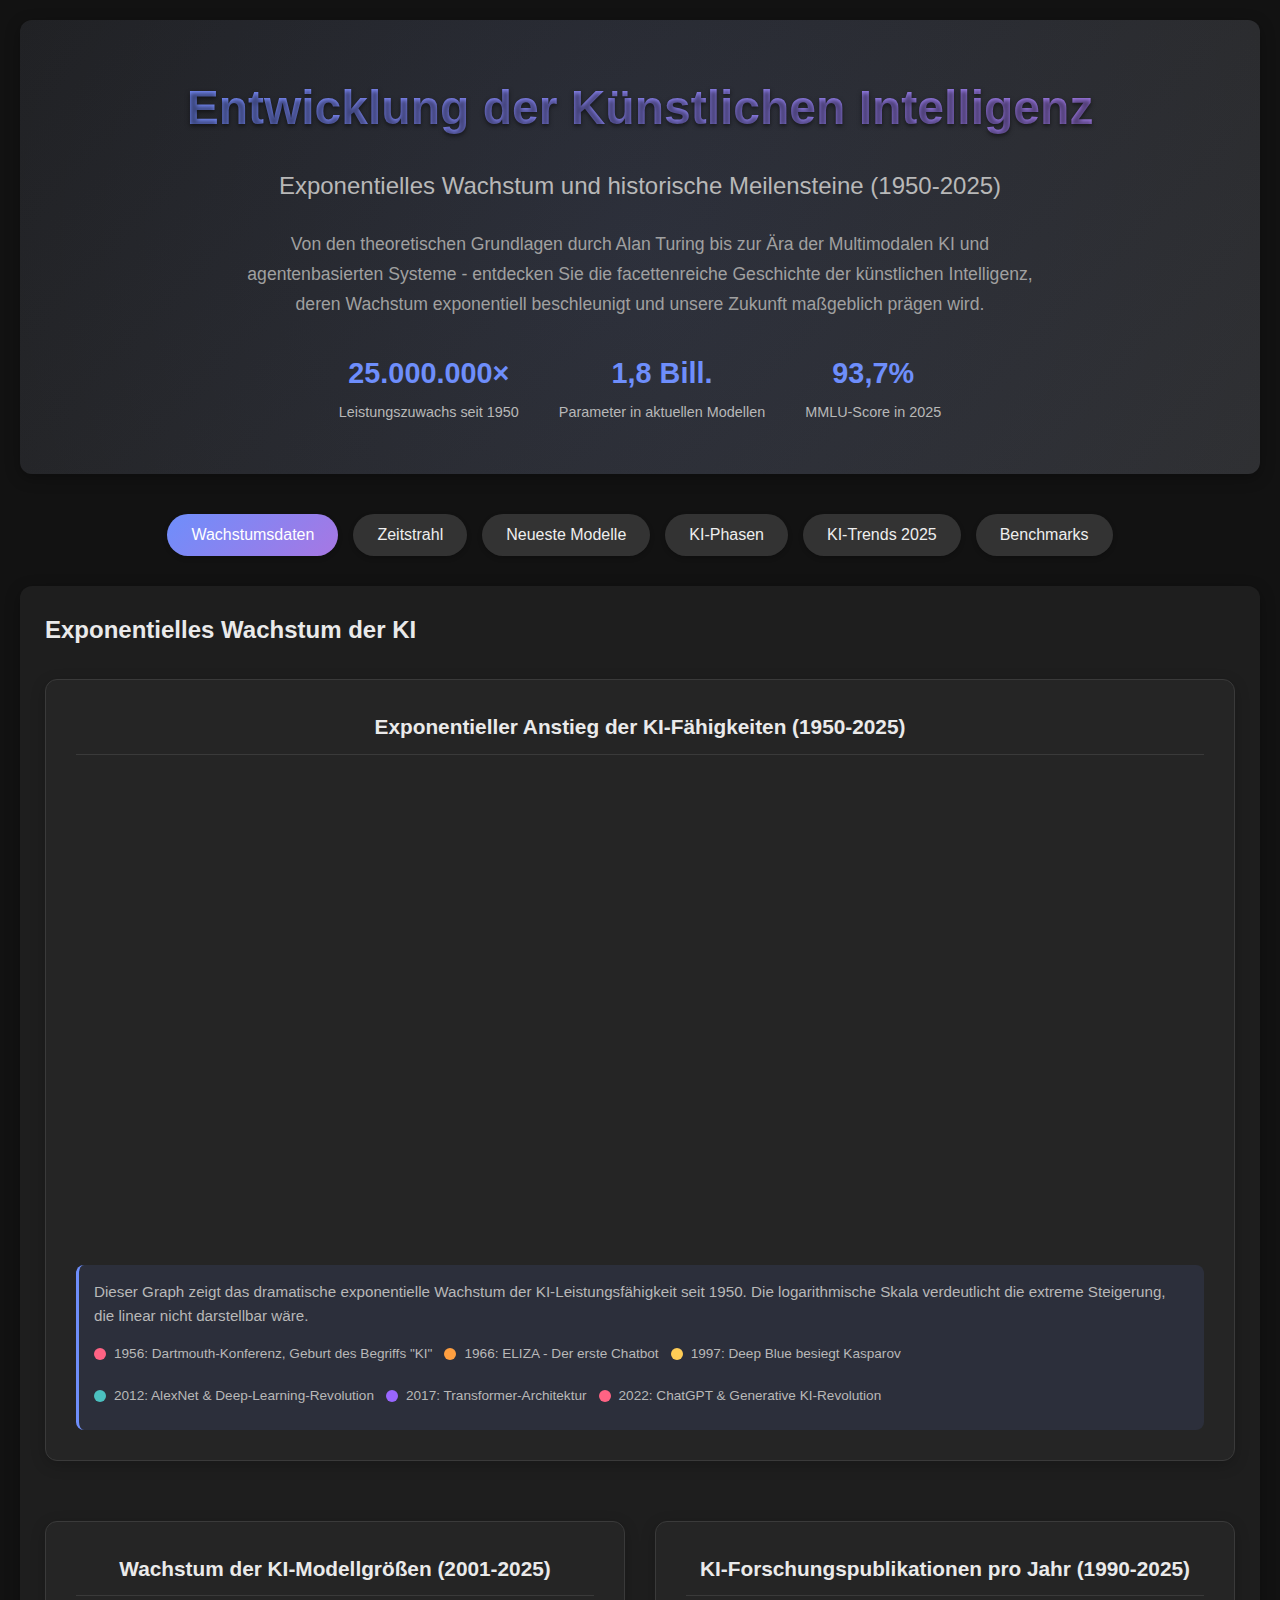
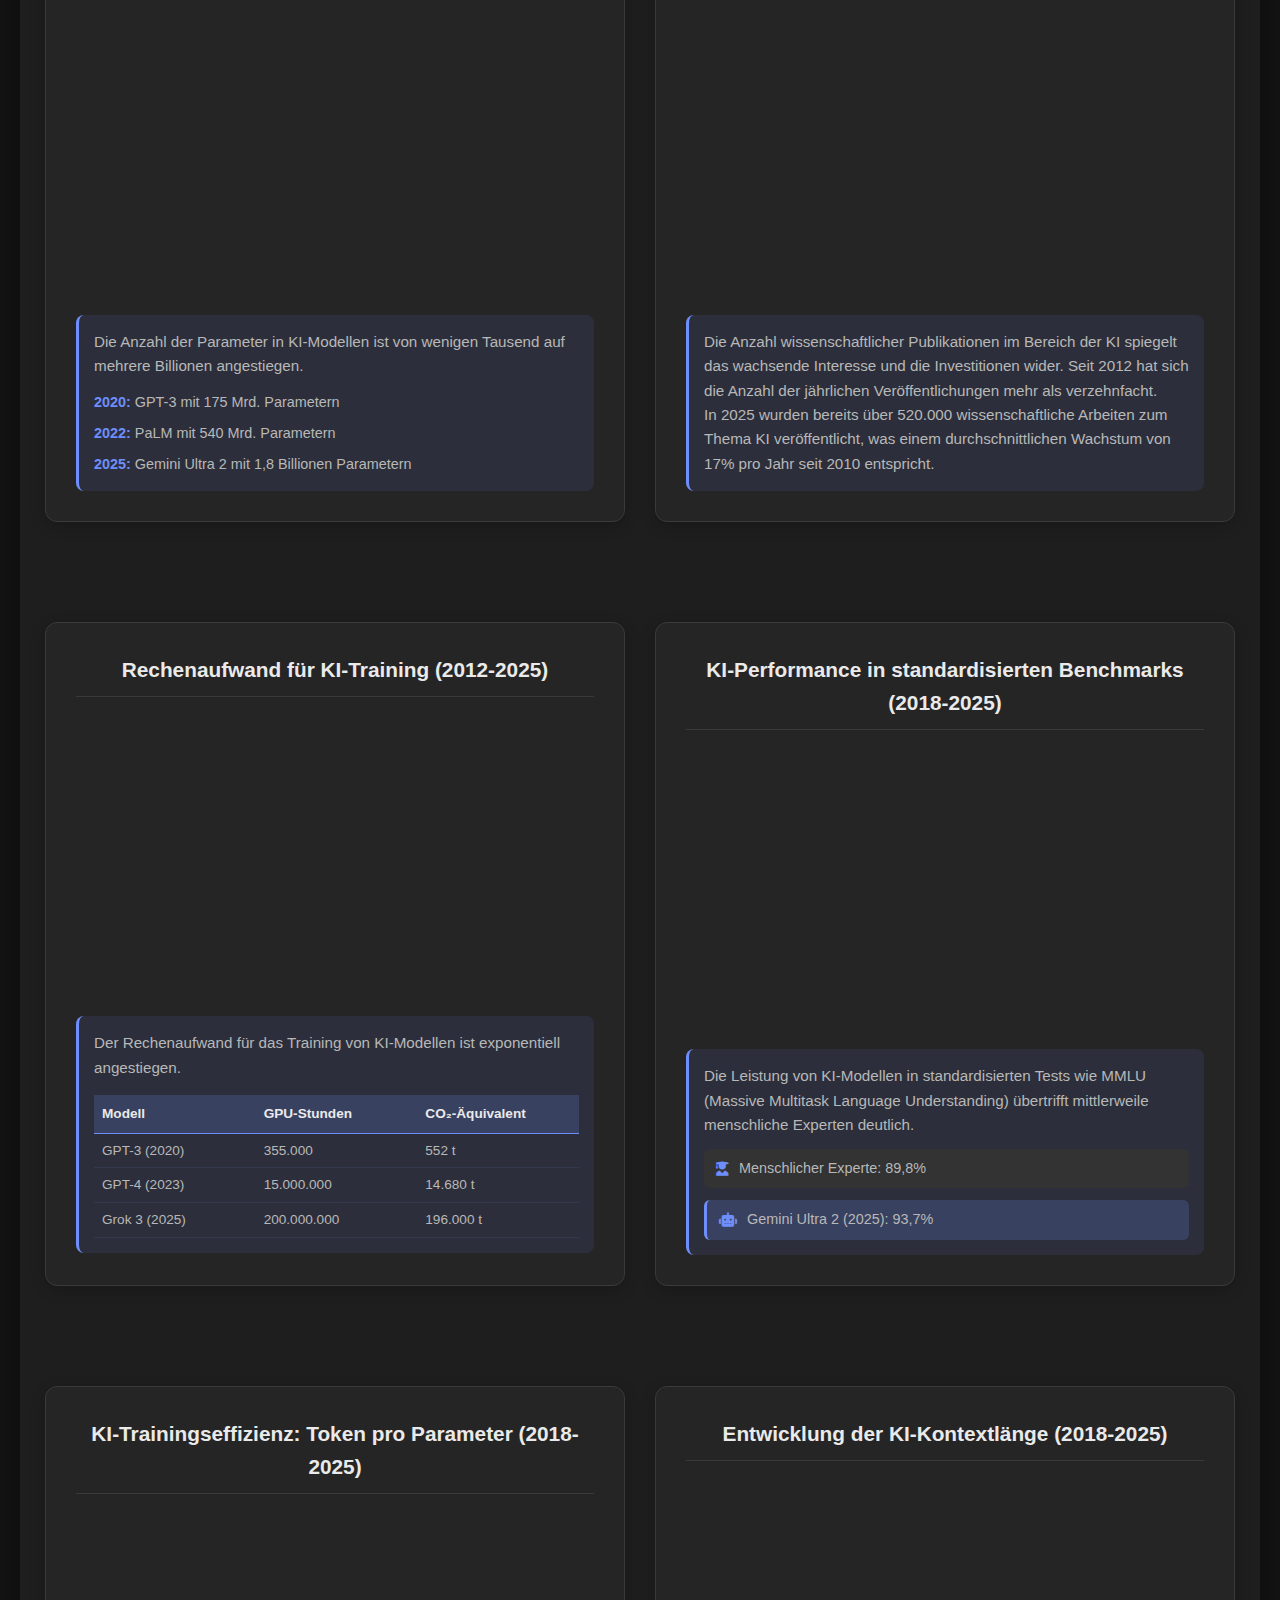
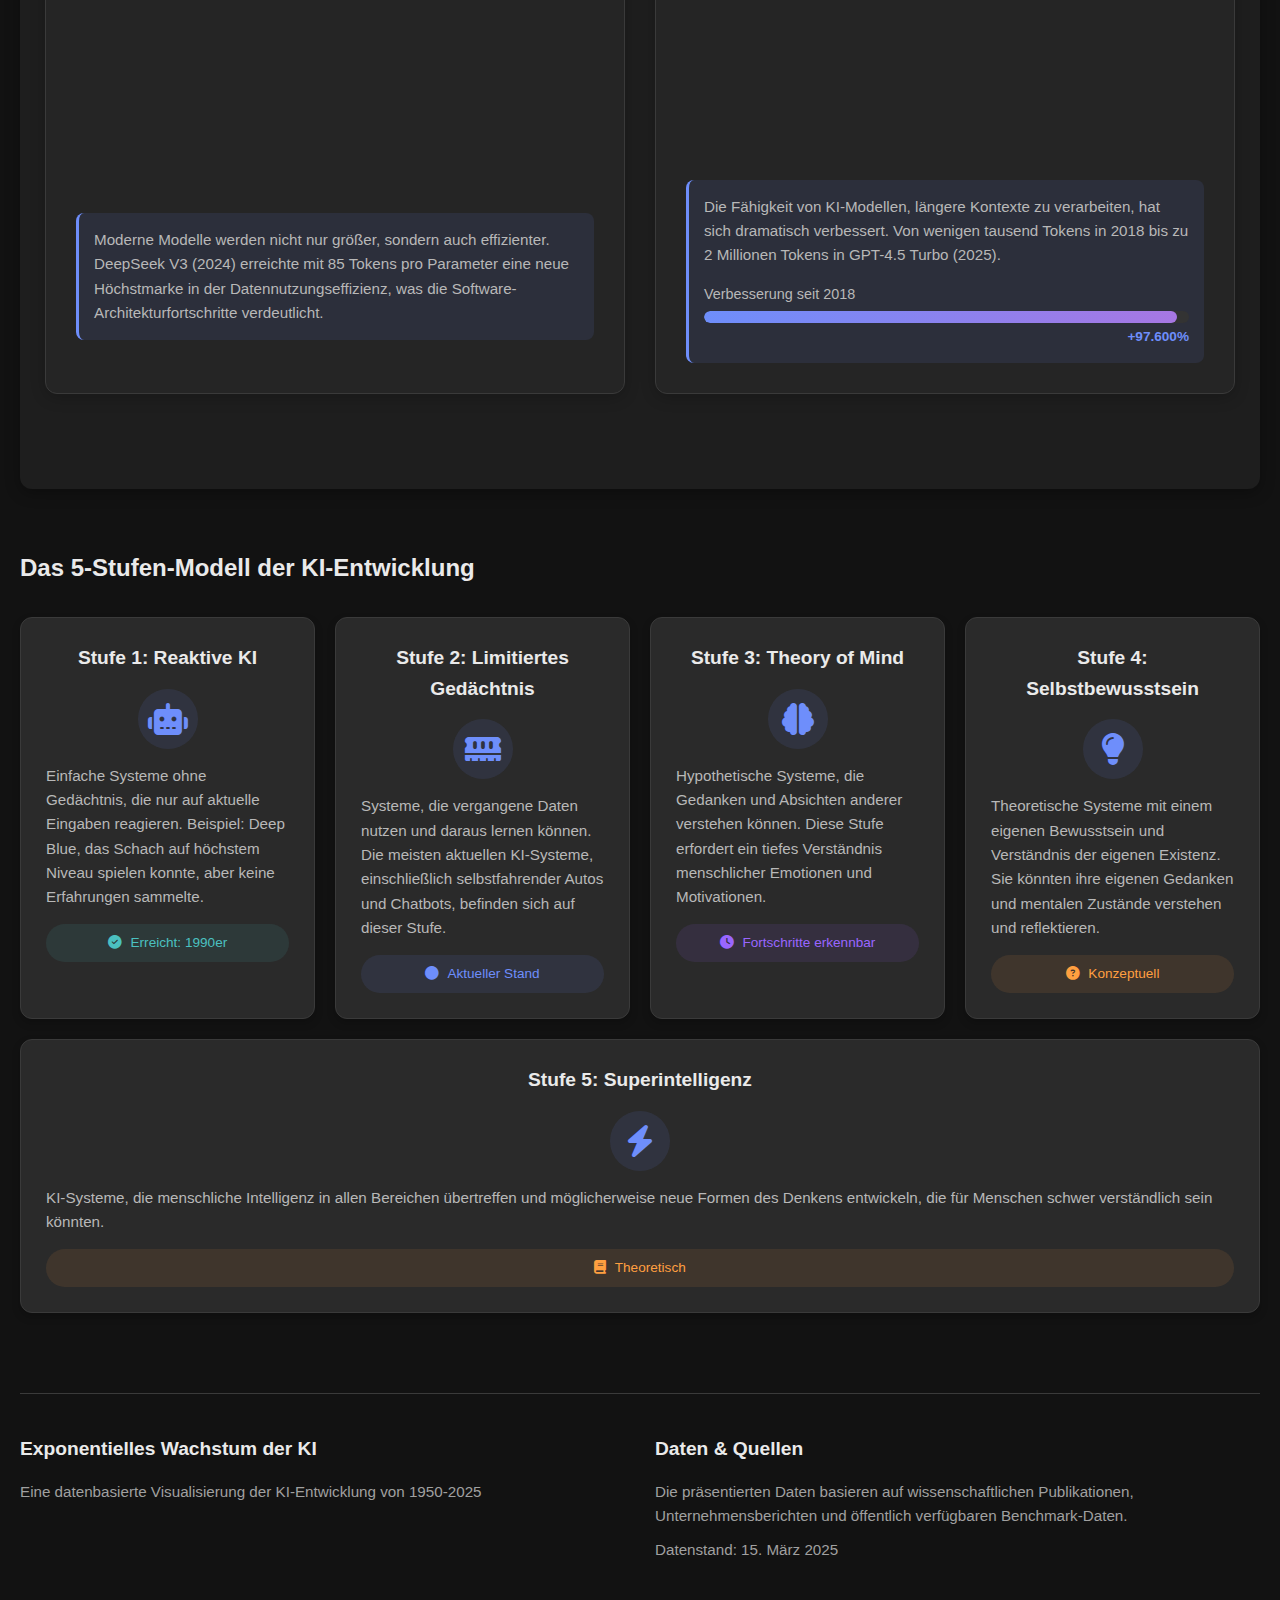
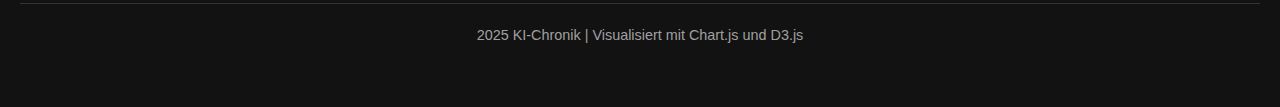
==== html/AI/About-AI-Evolution/About-AI-Evolution.html @ 08b0ce50 "upload" ====
<!DOCTYPE html>
<html lang="de">
<head>
    <meta name="viewport" content="width=device-width, initial-scale=1.0, maximum-scale=5.0">
    <meta name="theme-color" content="#121212">
    <link rel="manifest" href="manifest.json">
    <meta charset="UTF-8">
    <meta name="viewport" content="width=device-width, initial-scale=1.0">
    <title>KI-Entwicklung: Umfassende Chronik und Analysen (1950-2025)</title>
    <!-- Chart.js mit Erweiterungen für präzisere Visualisierungen -->
    <script src="https://cdn.jsdelivr.net/npm/chart.js@3.9.1/dist/chart.min.js"></script>
    <script src="https://cdn.jsdelivr.net/npm/chartjs-plugin-annotation@2.1.0/dist/chartjs-plugin-annotation.min.js"></script>
    <script src="https://cdn.jsdelivr.net/npm/chartjs-plugin-datalabels@2.2.0/dist/chartjs-plugin-datalabels.min.js"></script>
    <!-- D3.js für komplexe Visualisierungen -->
    <script src="https://d3js.org/d3.v7.min.js"></script>
    <!-- Font Awesome für Icons -->
    <link rel="stylesheet" href="https://cdnjs.cloudflare.com/ajax/libs/font-awesome/6.4.0/css/all.min.css">
    <link rel="stylesheet" href="styles.css">
</head>
<body>
    <div class="container">
        <!-- Header-Bereich mit Titel und Einführung -->
        <header class="header">
            <h1 class="main-title">Entwicklung der Künstlichen Intelligenz</h1>
            <p class="subtitle">Exponentielles Wachstum und historische Meilensteine (1950-2025)</p>
            <p class="intro-text">
                Von den theoretischen Grundlagen durch Alan Turing bis zur Ära der Multimodalen KI und 
                agentenbasierten Systeme - entdecken Sie die facettenreiche Geschichte der künstlichen Intelligenz, 
                deren Wachstum exponentiell beschleunigt und unsere Zukunft maßgeblich prägen wird.
            </p>
            <div class="header-stats">
                <div class="stat-item">
                    <span class="stat-number">25.000.000×</span>
                    <span class="stat-label">Leistungszuwachs seit 1950</span>
                </div>
                <div class="stat-item">
                    <span class="stat-number">1,8 Bill.</span>
                    <span class="stat-label">Parameter in aktuellen Modellen</span>
                </div>
                <div class="stat-item">
                    <span class="stat-number">93,7%</span>
                    <span class="stat-label">MMLU-Score in 2025</span>
                </div>
            </div>
        </header>
        
        <!-- Navigationsbereich -->
        <nav class="nav">
            <button class="nav-button active" data-target="growth-charts">Wachstumsdaten</button>
            <button class="nav-button" data-target="timeline-section">Zeitstrahl</button>
            <button class="nav-button" data-target="models-section">Neueste Modelle</button>
            <button class="nav-button" data-target="phases-section">KI-Phasen</button>
            <button class="nav-button" data-target="trends-section">KI-Trends 2025</button>
            <button class="nav-button" data-target="benchmarks-section">Benchmarks</button>
        </nav>
        
        <!-- Hauptabschnitt: Exponentielles Wachstum der KI -->
        <section id="growth-charts" class="section">
            <h2 class="section-title">Exponentielles Wachstum der KI</h2>
            
            <!-- Hauptgraph: Exponentielles Wachstum -->
            <div class="chart-container chart-container-full">
                <div class="chart-title">Exponentieller Anstieg der KI-Fähigkeiten (1950-2025)</div>
                <canvas id="aiGrowthChart"></canvas>
                <div class="chart-description">
                    <p>Dieser Graph zeigt das dramatische exponentielle Wachstum der KI-Leistungsfähigkeit seit 1950. Die logarithmische Skala verdeutlicht die extreme Steigerung, die linear nicht darstellbar wäre.</p>
                    <div class="milestone-markers">
                        <div class="milestone">
                            <span class="milestone-dot" style="background-color: rgba(255, 99, 132, 1);"></span>
                            <span class="milestone-text">1956: Dartmouth-Konferenz, Geburt des Begriffs "KI"</span>
                        </div>
                        <div class="milestone">
                            <span class="milestone-dot" style="background-color: rgba(255, 159, 64, 1);"></span>
                            <span class="milestone-text">1966: ELIZA - Der erste Chatbot</span>
                        </div>
                        <div class="milestone">
                            <span class="milestone-dot" style="background-color: rgba(255, 205, 86, 1);"></span>
                            <span class="milestone-text">1997: Deep Blue besiegt Kasparov</span>
                        </div>
                        <div class="milestone">
                            <span class="milestone-dot" style="background-color: rgba(75, 192, 192, 1);"></span>
                            <span class="milestone-text">2012: AlexNet & Deep-Learning-Revolution</span>
                        </div>
                        <div class="milestone">
                            <span class="milestone-dot" style="background-color: rgba(153, 102, 255, 1);"></span>
                            <span class="milestone-text">2017: Transformer-Architektur</span>
                        </div>
                        <div class="milestone">
                            <span class="milestone-dot" style="background-color: rgba(255, 99, 132, 1);"></span>
                            <span class="milestone-text">2022: ChatGPT & Generative KI-Revolution</span>
                        </div>
                    </div>
                </div>
            </div>
            
            <!-- Weitere Graphen-Grid -->
            <div class="chart-grid">
                <!-- Graph 2: KI-Modellgrößen -->
                <div class="chart-container chart-container-half">
                    <div class="chart-title">Wachstum der KI-Modellgrößen (2001-2025)</div>
                    <canvas id="modelSizeChart"></canvas>
                    <div class="chart-description">
                        <p>Die Anzahl der Parameter in KI-Modellen ist von wenigen Tausend auf mehrere Billionen angestiegen.</p>
                        <div class="model-size-highlights">
                            <div class="model-highlight">
                                <span class="highlight-year">2020:</span> GPT-3 mit 175 Mrd. Parametern
                            </div>
                            <div class="model-highlight">
                                <span class="highlight-year">2022:</span> PaLM mit 540 Mrd. Parametern
                            </div>
                            <div class="model-highlight">
                                <span class="highlight-year">2025:</span> Gemini Ultra 2 mit 1,8 Billionen Parametern
                            </div>
                        </div>
                    </div>
                </div>
                
                <!-- Graph 3: KI-Forschungspublikationen -->
                <div class="chart-container chart-container-half">
                    <div class="chart-title">KI-Forschungspublikationen pro Jahr (1990-2025)</div>
                    <canvas id="researchChart"></canvas>
                    <div class="chart-description">
                        <p>Die Anzahl wissenschaftlicher Publikationen im Bereich der KI spiegelt das wachsende Interesse und die Investitionen wider. Seit 2012 hat sich die Anzahl der jährlichen Veröffentlichungen mehr als verzehnfacht.</p>
                        <p>In 2025 wurden bereits über 520.000 wissenschaftliche Arbeiten zum Thema KI veröffentlicht, was einem durchschnittlichen Wachstum von 17% pro Jahr seit 2010 entspricht.</p>
                    </div>
                </div>
            </div>
            
            <!-- Weitere Graphen-Grid -->
            <div class="chart-grid">
                <!-- Graph 4: Rechenaufwand für KI-Training -->
                <div class="chart-container chart-container-half">
                    <div class="chart-title">Rechenaufwand für KI-Training (2012-2025)</div>
                    <canvas id="computeChart"></canvas>
                    <div class="chart-description">
                        <p>Der Rechenaufwand für das Training von KI-Modellen ist exponentiell angestiegen.</p>
                        <table class="mini-table">
                            <tr>
                                <th>Modell</th>
                                <th>GPU-Stunden</th>
                                <th>CO₂-Äquivalent</th>
                            </tr>
                            <tr>
                                <td>GPT-3 (2020)</td>
                                <td>355.000</td>
                                <td>552 t</td>
                            </tr>
                            <tr>
                                <td>GPT-4 (2023)</td>
                                <td>15.000.000</td>
                                <td>14.680 t</td>
                            </tr>
                            <tr>
                                <td>Grok 3 (2025)</td>
                                <td>200.000.000</td>
                                <td>196.000 t</td>
                            </tr>
                        </table>
                    </div>
                </div>
                
                <!-- Graph 5: KI-Benchmark-Performance -->
                <div class="chart-container chart-container-half">
                    <div class="chart-title">KI-Performance in standardisierten Benchmarks (2018-2025)</div>
                    <canvas id="benchmarkChart"></canvas>
                    <div class="chart-description">
                        <p>Die Leistung von KI-Modellen in standardisierten Tests wie MMLU (Massive Multitask Language Understanding) übertrifft mittlerweile menschliche Experten deutlich.</p>
                        <div class="benchmark-note">
                            <i class="fas fa-user-graduate"></i> Menschlicher Experte: 89,8%
                        </div>
                        <div class="benchmark-note highlight">
                            <i class="fas fa-robot"></i> Gemini Ultra 2 (2025): 93,7%
                        </div>
                    </div>
                </div>
            </div>
            
            <!-- Letzte Graphen-Grid -->
            <div class="chart-grid">
                <!-- Graph 6: Trainingseffizienz -->
                <div class="chart-container chart-container-half">
                    <div class="chart-title">KI-Trainingseffizienz: Token pro Parameter (2018-2025)</div>
                    <canvas id="efficiencyChart"></canvas>
                    <div class="chart-description">
                        <p>Moderne Modelle werden nicht nur größer, sondern auch effizienter. DeepSeek V3 (2024) erreichte mit 85 Tokens pro Parameter eine neue Höchstmarke in der Datennutzungseffizienz, was die Software-Architekturfortschritte verdeutlicht.</p>
                    </div>
                </div>
                
                <!-- Graph 7: Entwicklung der Kontextlänge -->
                <div class="chart-container chart-container-half">
                    <div class="chart-title">Entwicklung der KI-Kontextlänge (2018-2025)</div>
                    <canvas id="contextChart"></canvas>
                    <div class="chart-description">
                        <p>Die Fähigkeit von KI-Modellen, längere Kontexte zu verarbeiten, hat sich dramatisch verbessert. Von wenigen tausend Tokens in 2018 bis zu 2 Millionen Tokens in GPT-4.5 Turbo (2025).</p>
                        <div class="progress-bar-container">
                            <div class="progress-label">Verbesserung seit 2018</div>
                            <div class="progress-bar">
                                <div class="progress-fill" style="width: 97.6%;"></div>
                            </div>
                            <div class="progress-value">+97.600%</div>
                        </div>
                    </div>
                </div>
            </div>
        </section>
        
        <!-- Zeitleiste der KI-Entwicklung -->
        <section id="timeline-section" class="section" style="display: none;">
            <h2 class="section-title">Chronologie der KI-Entwicklung</h2>
            
            <div class="timeline-eras">
                <div class="era era-1">1950-1975: Gründungsjahre</div>
                <div class="era era-2">1976-1995: Expertensysteme & KI-Winter</div>
                <div class="era era-3">1996-2011: Renaissance der KI</div>
                <div class="era era-4">2012-2021: Deep-Learning-Revolution</div>
                <div class="era era-5">2022-2025: Generative KI & Multimodalität</div>
            </div>
            
            <div class="timeline">
                <!-- Erster Eintrag -->
                <div class="timeline-item left">
                    <div class="timeline-content">
                        <span class="timeline-year">1936</span>
                        <h3 class="timeline-entry-title">Turingmaschine</h3>
                        <p class="timeline-description">
                            Alan Turing entwickelt die Theorie der Turingmaschine in seiner Arbeit "On Computable Numbers". 
                            Dieses mathematische Modell legt den theoretischen Grundstein für die moderne Informatik und 
                            später auch für das Konzept der künstlichen Intelligenz.
                        </p>
                        <div class="timeline-impact">
                            <i class="fas fa-bolt"></i> Fundamentale Auswirkung auf theoretische Informatik
                        </div>
                    </div>
                </div>
                
                <!-- Weitere Zeitleisteneinträge -->
                <div class="timeline-item right">
                    <div class="timeline-content">
                        <span class="timeline-year">1956</span>
                        <h3 class="timeline-entry-title">Dartmouth-Konferenz</h3>
                        <p class="timeline-description">
                            Der Begriff "Künstliche Intelligenz" wird von John McCarthy geprägt. Bei der historischen 
                            Dartmouth-Konferenz treffen sich führende Wissenschaftler, darunter Marvin Minsky, Claude Shannon 
                            und Allen Newell, um das neue Forschungsgebiet zu definieren.
                        </p>
                        <div class="timeline-quote">
                            "Jeder Aspekt des Lernens oder jedes andere Merkmal der Intelligenz kann so präzise beschrieben werden, dass eine Maschine geschaffen werden kann, die ihn simuliert." - Dartmouth-Proposal
                        </div>
                    </div>
                </div>
                
                <div class="timeline-item left">
                    <div class="timeline-content">
                        <span class="timeline-year">2012</span>
                        <h3 class="timeline-entry-title">Deep Learning-Durchbruch</h3>
                        <p class="timeline-description">
                            AlexNet, ein tiefes Convolutional Neural Network (CNN) entwickelt von Alex Krizhevsky, Ilya Sutskever 
                            und Geoffrey Hinton, gewinnt den ImageNet-Wettbewerb und reduziert die Fehlerrate bei der Bilderkennung 
                            dramatisch von 26% auf 15%.
                        </p>
                        <div class="timeline-image">
                            <img src="https://via.placeholder.com/300x150?text=AlexNet+Architektur" alt="AlexNet Architektur">
                        </div>
                    </div>
                </div>
                
                <div class="timeline-item right">
                    <div class="timeline-content">
                        <span class="timeline-year">2022</span>
                        <h3 class="timeline-entry-title">ChatGPT-Revolution</h3>
                        <p class="timeline-description">
                            OpenAI veröffentlicht ChatGPT, ein auf GPT-3.5 basierendes Konversationsmodell, das innerhalb weniger 
                            Monate 100 Millionen Nutzer erreicht - schneller als jede andere Verbraucheranwendung in der Geschichte.
                        </p>
                        <div class="timeline-stats">
                            <div class="stat">
                                <span class="stat-value">100M+</span>
                                <span class="stat-name">Nutzer in 2 Monaten</span>
                            </div>
                            <div class="stat">
                                <span class="stat-value">1,5M+</span>
                                <span class="stat-name">Entwickler-API</span>
                            </div>
                        </div>
                    </div>
                </div>
                
                <div class="timeline-item left">
                    <div class="timeline-content">
                        <span class="timeline-year">2025</span>
                        <h3 class="timeline-entry-title">Hybrid-Reasoning und AGI-Fortschritte</h3>
                        <p class="timeline-description">
                            Claude 3.7 Sonnet führt Hybrid-Reasoning ein - die Fähigkeit, zwischen schnellen Antworten und tiefgehender 
                            Analyse zu wechseln. Gemini Ultra 2 erreicht 93,7% auf dem MMLU-Benchmark und übertrifft damit menschliche Experten deutlich.
                        </p>
                        <div class="timeline-impact high-impact">
                            <i class="fas fa-exclamation-circle"></i> Kritischer Fortschritt Richtung AGI
                        </div>
                    </div>
                </div>
            </div>
        </section>
        
        <!-- Neueste KI-Modelle 2024-2025 -->
        <section id="models-section" class="section" style="display: none;">
            <h2 class="section-title">Die neuesten KI-Modelle (2024-2025)</h2>
            
            <div class="models-overview">
                <div class="circle-graph">
                    <canvas id="modelComparisonChart"></canvas>
                </div>
                <div class="models-text">
                    <p>Die KI-Entwicklung hat in den Jahren 2024-2025 eine bisher nicht dagewesene Dynamik erreicht. Die neuesten Modelle zeigen dramatische Verbesserungen in allen Leistungsdimensionen und bewegen sich in vielen Bereichen über menschliches Expertenniveau.</p>
                    <div class="key-stats">
                        <div class="key-stat">
                            <i class="fas fa-microchip"></i>
                            <span class="stat-value">1,8 Billionen</span>
                            <span class="stat-label">Parameter (Gemini Ultra 2)</span>
                        </div>
                        <div class="key-stat">
                            <i class="fas fa-tachometer-alt"></i>
                            <span class="stat-value">60 Tokens/s</span>
                            <span class="stat-label">Inferenzgeschwindigkeit (DeepSeek V3)</span>
                        </div>
                        <div class="key-stat">
                            <i class="fas fa-server"></i>
                            <span class="stat-value">100.000</span>
                            <span class="stat-label">GPUs für Grok 3 Training</span>
                        </div>
                    </div>
                </div>
            </div>
            
            <!-- Grid mit Modellkarten -->
            <div class="models-grid">
                <!-- DeepSeek V3 -->
                <div class="model-card">
                    <div class="model-header">
                        <h3 class="model-title">DeepSeek V3</h3>
                        <span class="model-date">Dezember 2024</span>
                    </div>
                    <div class="model-chart">
                        <canvas id="deepseekChart"></canvas>
                    </div>
                    <p class="model-description">
                        DeepSeek V3 nutzt eine wegweisende MoE-Architektur (Mixture of Experts) mit 671 Milliarden Gesamtparametern, von denen nur 37 Milliarden gleichzeitig aktiv sind. Dies führt zu beispielloser Effizienz bei überragender Leistung.
                    </p>
                    <div class="model-features">
                        <span class="feature"><i class="fas fa-microchip"></i> MoE mit 671 Mrd. Parametern</span>
                        <span class="feature"><i class="fas fa-bolt"></i> 37 Mrd. aktive Parameter</span>
                        <span class="feature"><i class="fas fa-database"></i> 14,8 Billionen Tokens Training</span>
                        <span class="feature"><i class="fas fa-tachometer-alt"></i> 60 Tokens/Sekunde</span>
                        <span class="feature"><i class="fas fa-code-branch"></i> Open-Source</span>
                    </div>
                </div>
                
                <!-- Grok 3 -->
                <div class="model-card">
                    <div class="model-header">
                        <h3 class="model-title">Grok 3 (xAI)</h3>
                        <span class="model-date">Februar 2025</span>
                    </div>
                    <div class="model-chart">
                        <canvas id="grokChart"></canvas>
                    </div>
                    <p class="model-description">
                        Elon Musks xAI hat mit Grok 3 Maßstäbe beim Trainingsaufwand gesetzt. Das Modell wurde mit 200 Millionen GPU-Stunden auf dem "Colossus"-Supercomputer mit 100.000 GPUs trainiert und setzt auf synthetische Datensätze.
                    </p>
                    <div class="model-features">
                        <span class="feature"><i class="fas fa-rocket"></i> 10x mehr Rechenleistung als Grok 2</span>
                        <span class="feature"><i class="fas fa-server"></i> Colossus-Supercomputer mit 100.000 GPUs</span>
                        <span class="feature"><i class="fas fa-brain"></i> Synthetische Datensätze</span>
                        <span class="feature"><i class="fas fa-sync"></i> Selbstkorrekturmechanismen</span>
                    </div>
                </div>
                
                <!-- Gemini Ultra 2 -->
                <div class="model-card">
                    <div class="model-header">
                        <h3 class="model-title">Gemini Ultra 2</h3>
                        <span class="model-date">März 2025</span>
                    </div>
                    <div class="model-chart">
                        <canvas id="geminiChart"></canvas>
                    </div>
                    <p class="model-description">
                        Google DeepMinds Gemini Ultra 2 erreicht mit seiner revolutionären Pathways 2.0 Architektur und 1,8 Billionen Parametern neue Höchstwerte in allen Benchmarks und ist das erste Modell mit vollständig integriertem Multimodal-Verständnis.
                    </p>
                    <div class="model-features">
                        <span class="feature"><i class="fas fa-network-wired"></i> Pathways 2.0 Architektur</span>
                        <span class="feature"><i class="fas fa-microchip"></i> 1,8 Billionen Parameter</span>
                        <span class="feature"><i class="fas fa-film"></i> Nahtlose Video-Audio-Text-Integration</span>
                        <span class="feature"><i class="fas fa-chart-bar"></i> 93,7% auf MMLU-Benchmark</span>
                    </div>
                </div>
            </div>
        </section>
        
        <!-- Neue KI-Trends 2025 -->
        <section id="trends-section" class="section" style="display: none;">
            <h2 class="section-title">Neue KI-Entwicklungen für 2025</h2>
            
            <div class="trends-overview">
                <p class="trends-intro">
                    Das Jahr 2025 markiert einen entscheidenden Wendepunkt in der KI-Entwicklung. Neben quantitativen Verbesserungen bei Modellgrößen und Benchmarks erleben wir qualitative Veränderungen in der Art und Weise, wie KI-Systeme konzipiert und eingesetzt werden. Die folgenden Trends prägen die KI-Landschaft im Jahr 2025 und darüber hinaus.
                </p>
            </div>
            
            <!-- Trends-Container mit Karten für jeden Trend -->
            <div class="trends-container">
                <!-- Agentenbasierte KI -->
                <div class="trend-card">
                    <div class="trend-header">
                        <h3 class="trend-title"><i class="fas fa-robot"></i> Agentenbasierte KI (Agentic AI)</h3>
                    </div>
                    <p class="trend-description">
                        KI-Agenten entwickeln sich von einfachen dialogorientierten Systemen zu vollständig autonomen Helfern, die selbstständig komplexe Aufgaben erledigen können.
                    </p>
                    <ul class="trend-features">
                        <li><i class="fas fa-check-circle"></i> Mehrstufige Arbeitsabläufe selbstständig vom Anfang bis zum Abschluss durchführen</li>
                        <li><i class="fas fa-check-circle"></i> Eigenständig rechtsverbindliche Transaktionen wie Flugbuchungen vornehmen können</li>
                        <li><i class="fas fa-check-circle"></i> Von bloßer Interaktion zu aktiver Handlung übergehen</li>
                        <li><i class="fas fa-check-circle"></i> In Multi-Agenten-Systemen zusammenarbeiten, um komplexere Aufgaben zu bewältigen</li>
                        <li><i class="fas fa-check-circle"></i> Hyperpersonalisiert arbeiten und immer besser auf individuelle Bedürfnisse eingehen</li>
                    </ul>
                </div>
                
                <!-- Fortgeschrittene Modellarchitekturen -->
                <div class="trend-card">
                    <div class="trend-header">
                        <h3 class="trend-title"><i class="fas fa-microchip"></i> Fortgeschrittene Modellarchitekturen</h3>
                    </div>
                    <p class="trend-description">
                        Die KI-Modellentwicklung ändert ihren Fokus von größeren zu effizienteren und spezialisierten Modellen.
                    </p>
                    <ul class="trend-features">
                        <li><i class="fas fa-check-circle"></i> Statt immer größerer Modelle entstehen effizientere, kleinere Modelle mit vergleichbarer Leistung</li>
                        <li><i class="fas fa-check-circle"></i> Llama 3.3 erreicht mit nur 70 Billionen Parametern die Qualität von Modellen mit 405 Billionen Parametern</li>
                        <li><i class="fas fa-check-circle"></i> Fortschrittliche Modelle wie OpenAI o1 können komplexe Probleme mit logischen Schritten lösen</li>
                        <li><i class="fas fa-check-circle"></i> Spezialisierte Modelle verbrauchen weniger Energie und arbeiten präziser</li>
                    </ul>
                </div>
                
                <!-- Multimodale Intelligenz -->
                <div class="trend-card">
                    <div class="trend-header">
                        <h3 class="trend-title"><i class="fas fa-film"></i> Multimodale Intelligenz</h3>
                    </div>
                    <p class="trend-description">
                        2025 wird die nahtlose Integration verschiedener Datentypen zum Standard für fortschrittliche KI-Systeme.
                    </p>
                    <ul class="trend-features">
                        <li><i class="fas fa-check-circle"></i> Virtuelle Assistenten, die Text, Bilder, Audio und Video gleichzeitig verarbeiten können</li>
                        <li><i class="fas fa-check-circle"></i> Fähigkeit, Tonfall, Mimik und den Kontext der Umgebung zu erfassen</li>
                        <li><i class="fas fa-check-circle"></i> Bis 2027 werden voraussichtlich 40% der generativen KI-Lösungen multimodal sein (von nur 1% in 2023)</li>
                        <li><i class="fas fa-check-circle"></i> Besonders wertvoll im Gesundheitswesen für komplexe medizinische Diagnosen</li>
                    </ul>
                </div>
                
                <!-- KI als neue Benutzeroberfläche -->
                <div class="trend-card">
                    <div class="trend-header">
                        <h3 class="trend-title"><i class="fas fa-desktop"></i> KI als neue Benutzeroberfläche</h3>
                    </div>
                    <p class="trend-description">
                        Die Art, wie wir mit Technologie interagieren, verändert sich grundlegend durch KI-basierte Interfaces.
                    </p>
                    <ul class="trend-features">
                        <li><i class="fas fa-check-circle"></i> Wandel von herkömmlichen Benutzeroberflächen zu absichtsbasierter, natürlichsprachlicher Kommunikation</li>
                        <li><i class="fas fa-check-circle"></i> KI-Assistenten werden zur primären Schnittstelle für Systeminteraktionen</li>
                        <li><i class="fas fa-check-circle"></i> Grenzen zwischen Frontend, Backend, Browser und Anwendungen verschwimmen</li>
                        <li><i class="fas fa-check-circle"></i> Power-User arbeiten weiterhin mit Spezialschnittstellen, während der Mainstream dialogbasierte Interfaces bevorzugt</li>
                    </ul>
                </div>
                
                <!-- Selbstverbessernde Systeme -->
                <div class="trend-card">
                    <div class="trend-header">
                        <h3 class="trend-title"><i class="fas fa-sync-alt"></i> Selbstverbessernde Systeme</h3>
                    </div>
                    <p class="trend-description">
                        KI-Systeme werden selbstständiger und optimieren ihre eigene Leistung kontinuierlich.
                    </p>
                    <ul class="trend-features">
                        <li><i class="fas fa-check-circle"></i> Kontinuierliche Lernschleifen ermöglichen Selbstverbesserung in Echtzeit</li>
                        <li><i class="fas fa-check-circle"></i> Minimale menschliche Aufsicht notwendig</li>
                        <li><i class="fas fa-check-circle"></i> Eingesetzt für Betrugserkennung in Echtzeit und adaptive Cybersicherheit</li>
                        <li><i class="fas fa-check-circle"></i> Hybride Systeme kombinieren Suchen und Lernen, um neue Lösungswege für unbekannte Aufgaben zu finden</li>
                    </ul>
                </div>
                
                <!-- Domänenspezifische KI-Architekturen -->
                <div class="trend-card">
                    <div class="trend-header">
                        <h3 class="trend-title"><i class="fas fa-sitemap"></i> Domänenspezifische KI-Architekturen</h3>
                    </div>
                    <p class="trend-description">
                        Die Branche bewegt sich weg von allgemeinen KI-Modellen hin zu spezialisierten Lösungen.
                    </p>
                    <ul class="trend-features">
                        <li><i class="fas fa-check-circle"></i> Fein abgestimmte Modelle für spezifische Branchen wie Finanzen, Klimamodellierung und Genomforschung</li>
                        <li><i class="fas fa-check-circle"></i> Höhere Präzision und Effizienz in spezifischen Anwendungsbereichen</li>
                        <li><i class="fas fa-check-circle"></i> Bessere Anpassung an regulatorische Anforderungen bestimmter Branchen</li>
                    </ul>
                </div>
                
                <!-- Edge AI und dezentrale Intelligenz -->
                <div class="trend-card">
                    <div class="trend-header">
                        <h3 class="trend-title"><i class="fas fa-network-wired"></i> Edge AI und dezentrale Intelligenz</h3>
                    </div>
                    <p class="trend-description">
                        Die Verarbeitung rückt näher an die Datenquelle, was Latenz reduziert und Privatsphäre verbessert.
                    </p>
                    <ul class="trend-features">
                        <li><i class="fas fa-check-circle"></i> Lokale Datenverarbeitung auf Geräten statt Cloud-Abhängigkeit</li>
                        <li><i class="fas fa-check-circle"></i> Echtzeit-Fähigkeiten für Umgebungen mit begrenzter Konnektivität</li>
                        <li><i class="fas fa-check-circle"></i> Einsatz in abgelegenen Gesundheitseinrichtungen und intelligenten Fertigungsanlagen</li>
                        <li><i class="fas fa-check-circle"></i> Reduzierung von Latenz und Datenübertragungskosten</li>
                    </ul>
                </div>
                
                <!-- Neue Herausforderungen bei Trainingsdaten -->
                <div class="trend-card">
                    <div class="trend-header">
                        <h3 class="trend-title"><i class="fas fa-exclamation-triangle"></i> Neue Herausforderungen bei Trainingsdaten</h3>
                    </div>
                    <p class="trend-description">
                        Das KI-Ökosystem steht vor einem Paradoxon durch KI-generierte Inhalte.
                    </p>
                    <ul class="trend-features">
                        <li><i class="fas fa-check-circle"></i> Die Qualität der Trainingsdaten wird durch KI-generierte Inhalte verwässert</li>
                        <li><i class="fas fa-check-circle"></i> 2024 wurden bereits 57% aller neuen Daten durch KI-Systeme generiert</li>
                        <li><i class="fas fa-check-circle"></i> Könnte zu einem "Plateau" in der KI-Qualität führen, wenn Modelle zunehmend von KI-generierten Daten statt von menschlicher Kreativität lernen</li>
                    </ul>
                </div>
                
                <!-- Wissenschaftliche KI-Agenten -->
                <div class="trend-card">
                    <div class="trend-header">
                        <h3 class="trend-title"><i class="fas fa-flask"></i> Wissenschaftliche KI-Agenten</h3>
                    </div>
                    <p class="trend-description">
                        Forschung wird durch spezialisierte KI-Assistenten revolutioniert.
                    </p>
                    <ul class="trend-features">
                        <li><i class="fas fa-check-circle"></i> Wichtige Werkzeuge für die wissenschaftliche Forschung</li>
                        <li><i class="fas fa-check-circle"></i> Beschleunigung der Medikamentenentwicklung</li>
                        <li><i class="fas fa-check-circle"></i> Co-Creation-Prozess zwischen generativer KI und menschlicher Expertise</li>
                    </ul>
                </div>
                
                <!-- Robotersteuerung und physische Interaktion -->
                <div class="trend-card">
                    <div class="trend-header">
                        <h3 class="trend-title"><i class="fas fa-robot"></i> Robotersteuerung und physische Interaktion</h3>
                    </div>
                    <p class="trend-description">
                        Die Verbindung zwischen KI und physischer Welt intensiviert sich.
                    </p>
                    <ul class="trend-features">
                        <li><i class="fas fa-check-circle"></i> Steuerung von Robotern und komplexen Anlagen über natürliche Sprache</li>
                        <li><i class="fas fa-check-circle"></i> Integration von KI in industrielle Automatisierung</li>
                        <li><i class="fas fa-check-circle"></i> Wachstum des weltweiten Robotikmarktes bis 2030 um über 20%</li>
                    </ul>
                </div>
                
                <!-- Synthetische Daten und Simulationen -->
                <div class="trend-card">
                    <div class="trend-header">
                        <h3 class="trend-title"><i class="fas fa-database"></i> Synthetische Daten und Simulationen</h3>
                    </div>
                    <p class="trend-description">
                        Synthetische Daten werden vielseitiger eingesetzt für KI-Training.
                    </p>
                    <ul class="trend-features">
                        <li><i class="fas fa-check-circle"></i> Training von KI für Grenzfälle und Simulation seltener oder gefährlicher Ereignisse</li>
                        <li><i class="fas fa-check-circle"></i> Besonders wertvoll für autonomes Fahren zur Modellierung von Extremsituationen</li>
                        <li><i class="fas fa-check-circle"></i> Ermöglichen das Training in Szenarien, die in der Realität zu gefährlich wären</li>
                    </ul>
                </div>
                
                <!-- Quantencomputer KI -->
                <div class="trend-card">
                    <div class="trend-header">
                        <h3 class="trend-title"><i class="fas fa-atom"></i> Quantencomputer KI</h3>
                    </div>
                    <p class="trend-description">
                        Die Kombination aus Quantencomputing und KI verspricht revolutionäre Fortschritte.
                    </p>
                    <ul class="trend-features">
                        <li><i class="fas fa-check-circle"></i> Quantencomputer können bestimmte KI-Algorithmen exponentiell beschleunigen</li>
                        <li><i class="fas fa-check-circle"></i> Potenzial für Durchbrüche bei komplexen Optimierungsproblemen</li>
                        <li><i class="fas fa-check-circle"></i> Ermöglicht die Simulation von Quantensystemen für die Materialwissenschaft</li>
                        <li><i class="fas fa-check-circle"></i> Erste kommerzielle Anwendungen sind in der Finanzmodellierung und Pharmaforschung zu erwarten</li>
                    </ul>
                </div>
            </div>
        </section>
        
        <!-- Phasen der KI-Entwicklung -->
        <section id="phases-section" class="section" style="display: none;">
            <h2 class="section-title">Entwicklungsphasen der Künstlichen Intelligenz</h2>
            
            <!-- Evolutionspfad der KI mit verbesserten Interaktionen -->
            <div class="evolution-path">
                <div class="evolution-node active" data-phase="1" onclick="switchPhase(1)">
                    <div class="node-content">ANI</div>
                    <div class="node-label">Narrow AI</div>
                </div>
                <div class="evolution-connector"></div>
                <div class="evolution-node" data-phase="2" onclick="switchPhase(2)">
                    <div class="node-content">AGI</div>
                    <div class="node-label">General AI</div>
                </div>
                <div class="evolution-connector"></div>
                <div class="evolution-node" data-phase="3" onclick="switchPhase(3)">
                    <div class="node-content">ASI</div>
                    <div class="node-label">Superintelligence</div>
                </div>
            </div>
            
            <div class="evolution-details">
                <div class="evolution-detail active" data-phase="1" id="ani-details">
                    <h3>Artificial Narrow Intelligence (ANI)</h3>
                    <p>Spezialisierte KI-Systeme, die in einem begrenzten Anwendungsbereich funktionieren. Alle heutigen KI-Modelle fallen in diese Kategorie, auch wenn fortgeschrittene Systeme wie GPT-4 oder Claude 3.7 in vielen verschiedenen Domänen leistungsfähig sind.</p>
                    
                    <div class="phase-details-grid">
                        <div class="phase-detail-card">
                            <h4><i class="fas fa-check-circle"></i> Aktueller Stand</h4>
                            <p>Wir befinden uns aktuell im ANI-Stadium. Selbst die fortschrittlichsten Modelle sind auf bestimmte Aufgabentypen beschränkt.</p>
                        </div>
                        <div class="phase-detail-card">
                            <h4><i class="fas fa-cogs"></i> Merkmale</h4>
                            <p>Kann nur spezifische Aufgaben ausführen, für die sie trainiert wurde. Besitzt kein echtes Verständnis oder Bewusstsein.</p>
                        </div>
                        <div class="phase-detail-card">
                            <h4><i class="fas fa-lightbulb"></i> Beispiele</h4>
                            <div class="examples">
                                <span class="example">Bildklassifizierung</span>
                                <span class="example">Spracherkennung</span>
                                <span class="example">Übersetzung</span>
                                <span class="example">Schachcomputer</span>
                                <span class="example">Empfehlungssysteme</span>
                            </div>
                        </div>
                    </div>
                </div>
                
                <div class="evolution-detail" data-phase="2" id="agi-details">
                    <h3>Artificial General Intelligence (AGI)</h3>
                    <p>Systeme mit menschenähnlicher Intelligenz, die jede intellektuelle Aufgabe lösen können, die ein Mensch bewältigen kann. AGI würde Transfer-Lernen, Problemlösung in neuen Domänen und echtes Verständnis umfassen.</p>
                    
                    <div class="phase-details-grid">
                        <div class="phase-detail-card">
                            <h4><i class="fas fa-clock"></i> Vorhersagen</h4>
                            <div class="milestone-prediction">
                                <div class="prediction-label">Vorhersagen zur AGI-Erreichung:</div>
                                <div class="prediction-item">
                                    <span class="researcher">Ray Kurzweil:</span> 2029
                                </div>
                                <div class="prediction-item">
                                    <span class="researcher">DeepMind-Umfrage:</span> ~2035
                                </div>
                                <div class="prediction-item">
                                    <span class="researcher">OpenAI-Schätzung:</span> 2030-2040
                                </div>
                            </div>
                        </div>
                        <div class="phase-detail-card">
                            <h4><i class="fas fa-brain"></i> Schlüsselfähigkeiten</h4>
                            <ul class="capabilities-list">
                                <li>Allgemeine Problemlösefähigkeit</li>
                                <li>Transferlernen über Domänen hinweg</li>
                                <li>Abstrakte Konzepte verstehen</li>
                                <li>Kontextbezogenes Schlussfolgern</li>
                                <li>Anpassungsfähigkeit an neue Situationen</li>
                            </ul>
                        </div>
                        <div class="phase-detail-card">
                            <h4><i class="fas fa-balance-scale"></i> Herausforderungen</h4>
                            <p>Neben technischen Hürden müssen auch ethische, sicherheitsbezogene und regulatorische Fragen gelöst werden, bevor eine echte AGI entwickelt werden kann.</p>
                        </div>
                    </div>
                </div>
                
                <div class="evolution-detail" data-phase="3" id="asi-details">
                    <h3>Artificial Superintelligence (ASI)</h3>
                    <p>KI, die menschliche Intelligenz weit übertrifft und möglicherweise zu einer technologischen Singularität führt - einem Punkt, an dem der technologische Fortschritt so schnell wird, dass er unvorhersehbare Änderungen in der menschlichen Zivilisation auslöst.</p>
                    
                    <div class="phase-details-grid">
                        <div class="phase-detail-card">
                            <h4><i class="fas fa-exclamation-triangle"></i> Potenzielle Auswirkungen</h4>
                            <p>Eine ASI könnte nahezu jedes wissenschaftliche, technologische und gesellschaftliche Problem lösen, birgt aber auch existenzielle Risiken, wenn ihre Ziele nicht mit menschlichen Werten übereinstimmen.</p>
                        </div>
                        <div class="phase-detail-card">
                            <h4><i class="fas fa-quote-left"></i> Expertenmeinungen</h4>
                            <div class="quote-block">
                                "Die erste ultraintelligente Maschine ist die letzte Erfindung, die der Mensch je machen muss, vorausgesetzt, die Maschine ist fügsam genug, um uns zu sagen, wie wir sie unter Kontrolle halten können."
                                <span class="quote-author">- Irving John Good, 1965</span>
                            </div>
                        </div>
                        <div class="phase-detail-card">
                            <h4><i class="fas fa-shield-alt"></i> ASI-Sicherheit</h4>
                            <p>Forscher arbeiten bereits an Methoden, um sicherzustellen, dass zukünftige superintelligente Systeme sicher und mit menschlichen Werten übereinstimmend entwickelt werden können.</p>
                        </div>
                    </div>
                </div>
            </div>
          
            <div class="phases-container">
                <!-- Die bestehenden Phase-Karten bleiben erhalten -->
            </div>
        </section>
        
            <!-- Das 5-Stufen-Modell -->
            <h3 class="section-title" style="font-size: 1.5rem; margin-top: 40px;">Das 5-Stufen-Modell der KI-Entwicklung</h3>
            
            <div class="phases-container">
                <div class="phase">
                    <h4 class="phase-title">Stufe 1: Reaktive KI</h4>
                    <div class="phase-icon">
                        <i class="fas fa-robot"></i>
                    </div>
                    <p class="phase-description">Einfache Systeme ohne Gedächtnis, die nur auf aktuelle Eingaben reagieren. Beispiel: Deep Blue, das Schach auf höchstem Niveau spielen konnte, aber keine Erfahrungen sammelte.</p>
                    <div class="phase-status completed">
                        <i class="fas fa-check-circle"></i> Erreicht: 1990er
                    </div>
                </div>
                
                <div class="phase">
                    <h4 class="phase-title">Stufe 2: Limitiertes Gedächtnis</h4>
                    <div class="phase-icon">
                        <i class="fas fa-memory"></i>
                    </div>
                    <p class="phase-description">Systeme, die vergangene Daten nutzen und daraus lernen können. Die meisten aktuellen KI-Systeme, einschließlich selbstfahrender Autos und Chatbots, befinden sich auf dieser Stufe.</p>
                    <div class="phase-status current">
                        <i class="fas fa-circle"></i> Aktueller Stand
                    </div>
                </div>
                
                <div class="phase">
                    <h4 class="phase-title">Stufe 3: Theory of Mind</h4>
                    <div class="phase-icon">
                        <i class="fas fa-brain"></i>
                    </div>
                    <p class="phase-description">Hypothetische Systeme, die Gedanken und Absichten anderer verstehen können. Diese Stufe erfordert ein tiefes Verständnis menschlicher Emotionen und Motivationen.</p>
                    <div class="phase-status future">
                        <i class="fas fa-clock"></i> Fortschritte erkennbar
                    </div>
                </div>
                
                <div class="phase">
                    <h4 class="phase-title">Stufe 4: Selbstbewusstsein</h4>
                    <div class="phase-icon">
                        <i class="fas fa-lightbulb"></i>
                    </div>
                    <p class="phase-description">Theoretische Systeme mit einem eigenen Bewusstsein und Verständnis der eigenen Existenz. Sie könnten ihre eigenen Gedanken und mentalen Zustände verstehen und reflektieren.</p>
                    <div class="phase-status distant">
                        <i class="fas fa-question-circle"></i> Konzeptuell
                    </div>
                </div>
                
                <div class="phase">
                    <h4 class="phase-title">Stufe 5: Superintelligenz</h4>
                    <div class="phase-icon">
                        <i class="fas fa-bolt"></i>
                    </div>
                    <p class="phase-description">KI-Systeme, die menschliche Intelligenz in allen Bereichen übertreffen und möglicherweise neue Formen des Denkens entwickeln, die für Menschen schwer verständlich sein könnten.</p>
                    <div class="phase-status theoretical">
                        <i class="fas fa-book"></i> Theoretisch
                    </div>
                </div>
            </div>
        </section>
        
        <!-- KI-Benchmarks und Messdaten -->
        <section id="benchmarks-section" class="section" style="display: none;">
            <h2 class="section-title">KI-Benchmarks und Leistungsdaten</h2>
            
            <div class="benchmark-overview">
                <div class="overview-chart">
                    <canvas id="benchmarkOverviewChart"></canvas>
                </div>
                <div class="overview-text">
                    <p>Die Leistungsfähigkeit moderner KI-Systeme wird durch standardisierte Benchmarks und Messwerte erfasst. Diese bieten einen objektiven Vergleich verschiedener Modelle und dokumentieren die Entwicklungsgeschwindigkeit.</p>
                    <p>Das Diagramm zeigt die Leistungsentwicklung der führenden KI-Modelle in verschiedenen Leistungsdimensionen seit 2018, normalisiert auf menschliches Expertenniveau (=100).</p>
                </div>
            </div>
            
            <!-- MMLU Benchmark Tabelle -->
            <h3 class="section-title" style="font-size: 1.5rem; margin-top: 40px;">MMLU Benchmark (Massive Multitask Language Understanding)</h3>
            
            <div class="benchmark-details">
                <div class="benchmark-description">
                    <p>MMLU ist ein umfassender Benchmark, der KI-Systeme in 57 verschiedenen Bereichen testet, darunter Mathematik, Geschichte, Recht, Ethik und Wissenschaft. Er gilt als einer der aussagekräftigsten Tests für die allgemeine Intelligenz von Sprachmodellen.</p>
                    <div class="benchmark-domains">
                        <span class="domain">MINT</span>
                        <span class="domain">Sozialwissenschaften</span>
                        <span class="domain">Geisteswissenschaften</span>
                        <span class="domain">Medizin</span>
                        <span class="domain">Jura</span>
                        <span class="domain">Wirtschaft</span>
                    </div>
                </div>
                <div class="benchmark-chart">
                    <canvas id="mmluDetailChart"></canvas>
                </div>
            </div>
            
            <table class="data-table">
                <thead>
                    <tr>
                        <th>Modell</th>
                        <th>Erscheinungsjahr</th>
                        <th>MMLU-Score (%)</th>
                        <th>Besonderheiten</th>
                    </tr>
                </thead>
                <tbody>
                    <tr>
                        <td>BERT-Large</td>
                        <td>2018</td>
                        <td>54.0</td>
                        <td>Erstes bidirektionales Transformer-Modell</td>
                    </tr>
                    <tr>
                        <td>GPT-3</td>
                        <td>2020</td>
                        <td>70.0</td>
                        <td>175 Milliarden Parameter</td>
                    </tr>
                    <tr>
                        <td>Gopher</td>
                        <td>2021</td>
                        <td>75.2</td>
                        <td>DeepMind, 280 Milliarden Parameter</td>
                    </tr>
                    <tr>
                        <td>PaLM</td>
                        <td>2022</td>
                        <td>79.3</td>
                        <td>Google, 540 Milliarden Parameter</td>
                    </tr>
                    <tr>
                        <td>GPT-4</td>
                        <td>2023</td>
                        <td>86.4</td>
                        <td>Multimodales Modell (Text + Bild)</td>
                    </tr>
                    <tr>
                        <td>Claude 3 Opus</td>
                        <td>2024</td>
                        <td>87.9</td>
                        <td>Stark in ethischem Reasoning</td>
                    </tr>
                    <tr>
                        <td>Claude 3.5 Sonnet</td>
                        <td>2025</td>
                        <td>90.1</td>
                        <td>Übertrifft frühere Anthropic-Modelle</td>
                    </tr>
                    <tr class="highlight-row">
                        <td>Gemini Ultra 2</td>
                        <td>2025</td>
                        <td>93.7</td>
                        <td>Aktueller Rekordhalter</td>
                    </tr>
                    <tr class="human-row">
                        <td>Menschlicher Experte</td>
                        <td>-</td>
                        <td>89.8</td>
                        <td>Benchmark für menschliche Leistung</td>
                    </tr>
                </tbody>
            </table>
            
            <!-- HumanEval Benchmark Tabelle -->
            <h3 class="section-title" style="font-size: 1.5rem; margin-top: 40px;">HumanEval (Code-Generierung)</h3>
            
            <div class="benchmark-details">
                <div class="benchmark-description">
                    <p>HumanEval misst die Fähigkeit von KI-Modellen, funktionalen Code zu schreiben. Der Benchmark besteht aus 164 Programmieraufgaben unterschiedlicher Komplexität, von einfachen Funktionen bis zu komplexen Algorithmen.</p>
                </div>
                <div class="benchmark-chart">
                    <canvas id="codeGenChart"></canvas>
                </div>
            </div>
            
            <table class="data-table">
                <thead>
                    <tr>
                        <th>Modell</th>
                        <th>Erscheinungsjahr</th>
                        <th>HumanEval-Score (%)</th>
                        <th>Sprachen</th>
                    </tr>
                </thead>
                <tbody>
                    <tr>
                        <td>Codex</td>
                        <td>2021</td>
                        <td>41.8</td>
                        <td>Python</td>
                    </tr>
                    <tr>
                        <td>GPT-3.5</td>
                        <td>2022</td>
                        <td>48.1</td>
                        <td>Multiple</td>
                    </tr>
                    <tr>
                        <td>GPT-4</td>
                        <td>2023</td>
                        <td>67.0</td>
                        <td>Multiple</td>
                    </tr>
                    <tr>
                        <td>Claude 3 Opus</td>
                        <td>2024</td>
                        <td>75.3</td>
                        <td>Multiple</td>
                    </tr>
                    <tr>
                        <td>DeepSeek Coder</td>
                        <td>2024</td>
                        <td>82.1</td>
                        <td>Multiple</td>
                    </tr>
                    <tr>
                        <td>Claude 3.7 Sonnet</td>
                        <td>2025</td>
                        <td>89.4</td>
                        <td>Multiple + DSLs</td>
                    </tr>
                    <tr class="highlight-row">
                        <td>GPT-4.5 Turbo</td>
                        <td>2025</td>
                        <td>91.2</td>
                        <td>Multiple + DSLs</td>
                    </tr>
                </tbody>
            </table>
            
            <div class="ai-quote">
                <i class="fas fa-quote-left"></i>
                <blockquote>
                    Wir stehen am Anfang einer Ära, in der KI-Systeme nicht nur menschenähnliche Fähigkeiten in klar definierten Aufgaben erreichen, sondern auch anfangen, die Grenzen zwischen verschiedenen Domänen zu überwinden und eine Form allgemeiner Intelligenz zu zeigen.
                </blockquote>
                <span class="quote-author">— Demis Hassabis, CEO von Google DeepMind (Februar 2025)</span>
            </div>
        </section>
        
        <!-- Footer-Bereich -->
        <footer class="footer">
            <div class="footer-content">
                <div class="footer-section">
                    <h3>Exponentielles Wachstum der KI</h3>
                    <p>Eine datenbasierte Visualisierung der KI-Entwicklung von 1950-2025</p>
                </div>
                <div class="footer-section">
                    <h3>Daten & Quellen</h3>
                    <p>Die präsentierten Daten basieren auf wissenschaftlichen Publikationen, Unternehmensberichten und öffentlich verfügbaren Benchmark-Daten.</p>
                    <p>Datenstand: 15. März 2025</p>
                </div>
            </div>
            <div class="footer-copyright">
                <p> 2025 KI-Chronik | Visualisiert mit Chart.js und D3.js</p>
            </div>
        </footer>
    </div>

    <script src="script.js" async></script>

</body>
</html>
---- html/AI/About-AI-Evolution/styles.css ----
/* ===== GRUNDLEGENDES STYLING ===== */
/* Reset und Basisformatierung */
* {
    box-sizing: border-box;
    margin: 0;
    padding: 0;
    font-family: 'Arial', 'Helvetica', sans-serif;
}

:root {
    --primary: #6e8efb;
    --primary-dark: #5470e0;
    --secondary: #a777e3;
    --background: #121212;
    --surface: #1e1e1e;
    --surface-2: #252525;
    --surface-3: #2a2a2a;
    --border: #3a3a3a;
    --text-primary: #eaeaea;
    --text-secondary: #b8b8b8;
    --text-tertiary: #a0a0a0;
    --accent-1: rgba(255, 99, 132, 1);
    --accent-2: rgba(255, 159, 64, 1);
    --accent-3: rgba(255, 205, 86, 1);
    --accent-4: rgba(75, 192, 192, 1);
    --accent-5: rgba(153, 102, 255, 1);
    --shadow: 0 4px 15px rgba(0, 0, 0, 0.3);
    --animation: all 0.3s ease;
}

/* Dunkles Farbschema für die gesamte Seite */
body {
    background-color: var(--background);
    color: var(--text-primary);
    line-height: 1.6;
    padding: 0;
    margin: 0;
    font-size: 16px;
    overflow-x: hidden;
}

/* Container für den gesamten Inhalt */
.container {
    max-width: 1400px;
    margin: 0 auto;
    padding: 20px;
}

/* Abschnitt-Container */
.section {
    margin-bottom: 60px;
    padding: 25px;
    background-color: var(--surface);
    border-radius: 12px;
    box-shadow: var(--shadow);
}

/* ===== HEADER-STYLING ===== */
/* Hauptüberschrift und Einführungsbereich */
.header {
    text-align: center;
    padding: 50px 25px;
    margin-bottom: 40px;
    background: linear-gradient(135deg, #1e1e1e, #2d2d2d);
    border-radius: 12px;
    box-shadow: var(--shadow);
    position: relative;
    overflow: hidden;
}

/* Glühender Hintergrundeffekt für Header */
.header::before {
    content: "";
    position: absolute;
    top: -50%;
    left: -50%;
    width: 200%;
    height: 200%;
    background: radial-gradient(circle, rgba(110, 142, 251, 0.1) 0%, rgba(0, 0, 0, 0) 70%);
    animation: pulse 15s infinite;
    z-index: 0;
}

@keyframes pulse {
    0% { transform: scale(1); opacity: 0.8; }
    50% { transform: scale(1.1); opacity: 0.5; }
    100% { transform: scale(1); opacity: 0.8; }
}

/* Haupttitel */
.main-title {
    font-size: 3rem;
    font-weight: 700;
    margin-bottom: 20px;
    color: #ffffff;
    position: relative;
    z-index: 1;
    text-shadow: 0 2px 4px rgba(0, 0, 0, 0.5);
    background: linear-gradient(90deg, var(--primary), var(--secondary));
    -webkit-background-clip: text;
    -webkit-text-fill-color: transparent;
}

/* Untertitel */
.subtitle {
    font-size: 1.5rem;
    color: var(--text-secondary);
    margin-bottom: 25px;
    position: relative;
    z-index: 1;
}

/* Einführungstext */
.intro-text {
    max-width: 800px;
    margin: 0 auto 30px;
    color: var(--text-tertiary);
    font-size: 1.1rem;
    line-height: 1.7;
    position: relative;
    z-index: 1;
}

/* Header Statistik-Anzeigen */
.header-stats {
    display: flex;
    justify-content: center;
    gap: 40px;
    margin-top: 30px;
    z-index: 1;
    position: relative;
}

.stat-item {
    display: flex;
    flex-direction: column;
    align-items: center;
}

.stat-number {
    font-size: 1.8rem;
    font-weight: 700;
    color: var(--primary);
}

.stat-label {
    font-size: 0.9rem;
    color: var(--text-secondary);
    margin-top: 5px;
}

/* ===== NAVIGATION ===== */
/* Navigation */
.nav {
    display: flex;
    justify-content: center;
    flex-wrap: wrap;
    gap: 15px;
    margin: 30px 0;
}

.nav-button {
    background-color: #333;
    color: #eee;
    border: none;
    padding: 12px 24px;
    border-radius: 30px;
    cursor: pointer;
    transition: var(--animation);
    font-size: 1rem;
    box-shadow: 0 2px 5px rgba(0, 0, 0, 0.2);
    font-weight: 500;
}

.nav-button:hover {
    background-color: var(--primary);
    transform: translateY(-3px);
    box-shadow: 0 4px 8px rgba(110, 142, 251, 0.3);
}

.nav-button.active {
    background: linear-gradient(135deg, var(--primary), var(--secondary));
    color: white;
}

/* ===== MILESTONE MARKERS ===== */
.milestone-markers {
    display: flex;
    flex-wrap: wrap;
    gap: 12px;
    margin-top: 15px;
}

.milestone {
    display: flex;
    align-items: center;
    gap: 8px;
    margin-bottom: 8px;
}

.milestone-dot {
    width: 12px;
    height: 12px;
    border-radius: 50%;
    flex-shrink: 0;
}

.milestone-text {
    font-size: 0.85rem;
    color: var(--text-secondary);
}

/* ===== GRAFIKEN UND DIAGRAMME ===== */
/* Container für Diagramme - KORRIGIERT */
.chart-container {
    background-color: var(--surface-2);
    border-radius: 12px;
    padding: 30px;
    margin: 30px 0;
    box-shadow: 0 4px 15px rgba(0, 0, 0, 0.2);
    border: 1px solid var(--border);
    transition: var(--animation);
    position: relative;
    display: flex;
    flex-direction: column;
    height: auto !important;
    min-height: 350px;
}

.chart-container:hover {
    box-shadow: 0 6px 20px rgba(0, 0, 0, 0.3);
    border-color: rgba(110, 142, 251, 0.3);
}

/* Grid für mehrere Diagramme - KORRIGIERT */
.chart-grid {
    display: grid;
    grid-template-columns: repeat(auto-fit, minmax(480px, 1fr));
    gap: 30px;
    margin-bottom: 40px;
}

/* Canvas für Diagramme - KORRIGIERT */
.chart-container canvas {
    width: 100% !important;
    height: auto !important;
    max-height: 400px;
    margin-bottom: 20px;
}

/* Chart-Titel */
.chart-title {
    text-align: center;
    color: var(--text-primary);
    font-size: 1.3rem;
    margin-bottom: 20px;
    font-weight: 600;
    padding-bottom: 10px;
    border-bottom: 1px solid var(--border);
}

/* Chart-Beschreibung - KORRIGIERT */
.chart-description {
    margin-top: 20px;
    padding: 15px;
    background-color: rgba(110, 142, 251, 0.1);
    border-radius: 8px;
    font-size: 0.95rem;
    color: var(--text-secondary);
    border-left: 3px solid var(--primary);
    width: 100%;
}

/* Modellgrößen-Highlights */
.model-size-highlights {
    margin-top: 12px;
    display: flex;
    flex-direction: column;
    gap: 8px;
}

.model-highlight {
    font-size: 0.9rem;
}

.highlight-year {
    font-weight: bold;
    color: var(--primary);
}

/* Mini-Tabelle in Chart-Beschreibungen - KORRIGIERT */
.mini-table {
    width: 100%;
    margin-top: 15px;
    border-collapse: collapse;
    font-size: 0.85rem;
    table-layout: fixed;
}

.mini-table th {
    background-color: rgba(110, 142, 251, 0.2);
    padding: 8px;
    text-align: left;
    color: var(--text-primary);
    border-bottom: 1px solid var(--primary);
    word-wrap: break-word;
}

.mini-table td {
    padding: 6px 8px;
    border-bottom: 1px solid rgba(110, 142, 251, 0.1);
    color: var(--text-secondary);
    word-wrap: break-word;
}

/* Benchmark-Notizen */
.benchmark-note {
    margin-top: 12px;
    padding: 8px 12px;
    background-color: #333;
    border-radius: 6px;
    font-size: 0.9rem;
    display: flex;
    align-items: center;
    gap: 10px;
}

.benchmark-note i {
    color: var(--primary);
}

.benchmark-note.highlight {
    background-color: rgba(110, 142, 251, 0.2);
    border-left: 3px solid var(--primary);
}

/* Fortschrittsbalken */
.progress-bar-container {
    margin-top: 15px;
}

.progress-label {
    font-size: 0.9rem;
    margin-bottom: 5px;
    color: var(--text-secondary);
}

.progress-bar {
    height: 12px;
    background-color: #333;
    border-radius: 6px;
    overflow: hidden;
}

.progress-fill {
    height: 100%;
    background: linear-gradient(90deg, var(--primary), var(--secondary));
    border-radius: 6px;
}

.progress-value {
    text-align: right;
    font-size: 0.85rem;
    margin-top: 3px;
    color: var(--primary);
    font-weight: bold;
}

/* ===== ZEITLEISTE ===== */
/* Zeitleisten-Ären */
.timeline-eras {
    display: flex;
    justify-content: space-between;
    margin-bottom: 40px;
    flex-wrap: wrap;
}

.era {
    padding: 10px 15px;
    background-color: var(--surface-3);
    border-radius: 30px;
    font-size: 0.9rem;
    color: var(--text-secondary);
    margin-bottom: 10px;
    box-shadow: 0 2px 5px rgba(0, 0, 0, 0.2);
}

.era-1 { background-color: rgba(110, 142, 251, 0.2); color: var(--primary); }
.era-2 { background-color: rgba(167, 119, 227, 0.2); color: var(--secondary); }
.era-3 { background-color: rgba(255, 99, 132, 0.2); color: var(--accent-1); }
.era-4 { background-color: rgba(75, 192, 192, 0.2); color: var(--accent-4); }
.era-5 { background-color: rgba(255, 205, 86, 0.2); color: var(--accent-3); }

/* Zeitleisten-Container */
.timeline {
    position: relative;
    max-width: 1200px;
    margin: 50px auto;
    padding: 20px 0;
}

/* Vertikale Linie für die Zeitleiste */
.timeline::before {
    content: '';
    position: absolute;
    width: 4px;
    background: linear-gradient(to bottom, 
        rgba(110, 142, 251, 0.3), 
        rgba(110, 142, 251, 0.7),
        rgba(167, 119, 227, 0.7),
        rgba(255, 99, 132, 0.7),
        rgba(255, 99, 132, 0.3));
    top: 0;
    bottom: 0;
    left: 50%;
    margin-left: -2px;
    border-radius: 10px;
}

/* Container für Zeitleisten-Einträge */
.timeline-item {
    padding: 15px 40px;
    position: relative;
    width: 50%;
    box-sizing: border-box;
    margin-bottom: 40px;
}

/* Links/Rechts-Positionierung */
.left {
    left: 0;
}

.right {
    left: 50%;
}

/* Inhaltsbox für Zeitleisteneinträge */
.timeline-content {
    padding: 25px;
    background-color: var(--surface-3);
    position: relative;
    border-radius: 12px;
    box-shadow: 0 4px 8px rgba(0, 0, 0, 0.3);
    transition: var(--animation);
    border: 1px solid var(--border);
}

.timeline-content:hover {
    transform: translateY(-5px);
    box-shadow: 0 6px 12px rgba(0, 0, 0, 0.4);
    border-color: var(--primary);
}

/* Marker für Zeitleisten-Einträge */
.timeline-item::after {
    content: '';
    position: absolute;
    width: 16px;
    height: 16px;
    background-color: var(--surface-3);
    border: 3px solid var(--primary);
    border-radius: 50%;
    z-index: 1;
    top: 20px;
    box-shadow: 0 0 0 4px rgba(110, 142, 251, 0.2);
}

.left::after {
    right: -8px;
}

.right::after {
    left: -8px;
}

/* Jahr-Anzeige in der Zeitleiste */
.timeline-year {
    display: inline-block;
    background: linear-gradient(135deg, var(--primary), var(--secondary));
    color: white;
    padding: 6px 14px;
    border-radius: 20px;
    font-weight: bold;
    margin-bottom: 15px;
    font-size: 0.95rem;
}

/* Titel in Zeitleisteneinträgen */
.timeline-entry-title {
    color: var(--text-primary);
    margin: 0 0 12px 0;
    font-size: 1.3rem;
    font-weight: 600;
}

/* Beschreibung in Zeitleisteneinträgen */
.timeline-description {
    color: var(--text-secondary);
    font-size: 0.95rem;
    margin: 0 0 15px 0;
    line-height: 1.6;
}

/* Timeline Impact-Anzeige */
.timeline-impact {
    display: inline-block;
    padding: 8px 12px;
    background-color: rgba(110, 142, 251, 0.1);
    border-radius: 6px;
    font-size: 0.9rem;
    color: var(--primary);
}

.timeline-impact i {
    margin-right: 6px;
}

.timeline-impact.high-impact {
    background-color: rgba(255, 99, 132, 0.1);
    color: var(--accent-1);
}

/* Timeline-Zitate */
.timeline-quote {
    margin-top: 15px;
    padding: 12px;
    background-color: #252525;
    border-left: 3px solid var(--primary);
    font-style: italic;
    color: var(--text-secondary);
    font-size: 0.9rem;
}

/* Timeline-Bilder */
.timeline-image {
    margin-top: 15px;
    border-radius: 8px;
    overflow: hidden;
}

.timeline-image img {
    width: 100%;
    height: auto;
    display: block;
}

/* Timeline-Statistiken */
.timeline-stats {
    display: flex;
    gap: 15px;
    margin-top: 15px;
}

.timeline-stats .stat {
    flex: 1;
    display: flex;
    flex-direction: column;
    align-items: center;
    padding: 12px;
    background-color: #252525;
    border-radius: 8px;
}

.stat-value {
    font-size: 1.1rem;
    font-weight: bold;
    color: var(--primary);
}

.stat-name {
    font-size: 0.8rem;
    color: var(--text-secondary);
    margin-top: 5px;
    text-align: center;
}

/* ===== KI-MODELLE SEKTION ===== */
/* Modelle Übersicht */
.models-overview {
    display: flex;
    gap: 30px;
    margin-bottom: 40px;
    flex-wrap: wrap;
}

.circle-graph {
    flex: 1;
    min-width: 300px;
    height: 300px;
}

.models-text {
    flex: 1;
    min-width: 300px;
    display: flex;
    flex-direction: column;
    justify-content: center;
}

.key-stats {
    display: flex;
    gap: 20px;
    margin-top: 25px;
    flex-wrap: wrap;
}

.key-stat {
    flex: 1;
    min-width: 200px;
    background-color: var(--surface-3);
    padding: 15px;
    border-radius: 12px;
    display: flex;
    flex-direction: column;
    align-items: center;
    text-align: center;
    box-shadow: 0 3px 6px rgba(0,0,0,0.1);
    border: 1px solid var(--border);
}

.key-stat i {
    font-size: 1.5rem;
    color: var(--primary);
    margin-bottom: 10px;
}

.key-stat .stat-value {
    font-size: 1.3rem;
    font-weight: bold;
    color: var(--text-primary);
    margin-bottom: 5px;
}

.key-stat .stat-label {
    font-size: 0.85rem;
    color: var(--text-secondary);
}

/* Container für Modellkarten */
.models-grid {
    display: grid;
    grid-template-columns: repeat(auto-fill, minmax(350px, 1fr));
    gap: 25px;
    margin-top: 30px;
}

/* Einzelne Modellkarte */
.model-card {
    background-color: var(--surface-3);
    border-radius: 12px;
    padding: 25px;
    box-shadow: 0 4px 12px rgba(0, 0, 0, 0.2);
    transition: var(--animation);
    border: 1px solid var(--border);
    display: flex;
    flex-direction: column;
}

.model-card:hover {
    transform: translateY(-7px);
    box-shadow: 0 10px 25px rgba(0, 0, 0, 0.3);
    border-color: var(--primary);
}

/* Header der Modellkarte */
.model-header {
    display: flex;
    justify-content: space-between;
    align-items: center;
    margin-bottom: 20px;
    padding-bottom: 15px;
    border-bottom: 1px solid var(--border);
}

/* Modellname */
.model-title {
    color: var(--text-primary);
    font-size: 1.4rem;
    font-weight: 600;
    margin: 0;
}

/* Model Chart - KORRIGIERT */
.model-chart {
    height: auto;
    min-height: 180px;
    max-height: 220px;
    margin-bottom: 20px;
}

.model-chart canvas {
    width: 100% !important;
    height: auto !important;
    max-height: 200px;
}

/* Veröffentlichungsdatum */
.model-date {
    background-color: #3d3d3d;
    padding: 6px 14px;
    border-radius: 20px;
    font-size: 0.85rem;
    color: var(--text-secondary);
}

/* Modellbeschreibung */
.model-description {
    color: var(--text-secondary);
    font-size: 0.95rem;
    line-height: 1.6;
    margin-bottom: 20px;
    flex-grow: 1;
}

/* Container für Features - KORRIGIERT */
.model-features {
    display: flex;
    flex-wrap: wrap;
    gap: 8px;
    margin: 15px 0;
}

/* Einzelnes Feature-Tag - KORRIGIERT */
.feature {
    background-color: #3a3a3a;
    padding: 8px 10px;
    border-radius: 20px;
    font-size: 0.85rem;
    color: var(--text-secondary);
    display: inline-flex;
    align-items: center;
    border: 1px solid #4a4a4a;
    transition: var(--animation);
    margin-bottom: 5px;
}

.feature:hover {
    background-color: rgba(110, 142, 251, 0.2);
    border-color: var(--primary);
    color: var(--text-primary);
}

/* Feature-Icon */
.feature i {
    margin-right: 7px;
    color: var(--primary);
}

/* ===== PHASEN DER KI-ENTWICKLUNG ===== */
/* Evolutionspfad */
.evolution-path {
    display: flex;
    align-items: center;
    justify-content: center;
    margin: 50px 0;
}

.evolution-node {
    width: 100px;
    height: 100px;
    border-radius: 50%;
    background-color: var(--surface-3);
    border: 2px solid var(--border);
    display: flex;
    align-items: center;
    justify-content: center;
    position: relative;
    cursor: pointer;
    transition: var(--animation);
}

.evolution-node.active {
    background-color: rgba(110, 142, 251, 0.2);
    border-color: var(--primary);
    transform: scale(1.1);
}

.node-content {
    font-size: 1.2rem;
    font-weight: bold;
    color: var(--text-primary);
}

.evolution-node.active .node-content {
    color: var(--primary);
}

.evolution-connector {
    height: 3px;
    background: linear-gradient(90deg, var(--primary), var(--secondary));
    flex-grow: 1;
    max-width: 150px;
}

.evolution-details {
    padding: 30px;
    background-color: var(--surface-3);
    border-radius: 12px;
    margin-bottom: 40px;
    border: 1px solid var(--border);
}

.evolution-detail {
    display: none;
}

.evolution-detail.active {
    display: block;
}

.evolution-detail h3 {
    color: var(--primary);
    margin-bottom: 15px;
    font-size: 1.5rem;
}

.examples {
    display: flex;
    flex-wrap: wrap;
    gap: 10px;
    margin-top: 15px;
}

.example {
    background-color: #333;
    padding: 6px 12px;
    border-radius: 15px;
    font-size: 0.85rem;
    color: var(--text-secondary);
}

.milestone-prediction {
    margin-top: 20px;
    padding: 15px;
    background-color: #252525;
    border-radius: 8px;
}

.prediction-label {
    font-weight: bold;
    color: var(--text-primary);
    margin-bottom: 10px;
}

.prediction-item {
    margin-bottom: 7px;
    font-size: 0.95rem;
    color: var(--text-secondary);
}

.researcher {
    color: var(--primary);
    font-weight: 500;
    margin-right: 5px;
}

.quote-block {
    margin: 20px 0;
    padding: 20px;
    background-color: #252525;
    border-left: 3px solid var(--secondary);
    font-style: italic;
    color: var(--text-secondary);
    position: relative;
}

.quote-author {
    display: block;
    text-align: right;
    color: var(--text-tertiary);
    font-size: 0.9rem;
    margin-top: 10px;
    font-style: normal;
}

/* Container für Phasen */
.phases-container {
    display: flex;
    justify-content: space-between;
    flex-wrap: wrap;
    gap: 20px;
    margin: 30px 0;
}

/* Einzelne Phase */
.phase {
    flex: 1;
    min-width: 250px;
    background-color: var(--surface-3);
    border-radius: 12px;
    padding: 25px;
    box-shadow: 0 4px 8px rgba(0, 0, 0, 0.2);
    transition: var(--animation);
    border-top: 3px solid var(--primary);
    border: 1px solid var(--border);
}

.phase:hover {
    transform: translateY(-7px);
    box-shadow: 0 8px 20px rgba(0, 0, 0, 0.3);
    border-color: var(--primary);
}

/* Phasen-Icon */
.phase-icon {
    text-align: center;
    margin-bottom: 15px;
}

.phase-icon i {
    font-size: 2rem;
    color: var(--primary);
    background-color: rgba(110, 142, 251, 0.1);
    width: 60px;
    height: 60px;
    line-height: 60px;
    border-radius: 50%;
}

/* Phasentitel */
.phase-title {
    font-size: 1.2rem;
    color: var(--text-primary);
    margin-bottom: 15px;
    text-align: center;
    font-weight: 600;
}

/* Phasenbeschreibung */
.phase-description {
    color: var(--text-secondary);
    font-size: 0.95rem;
    line-height: 1.6;
    text-align: left;
    margin-bottom: 15px;
}

/* Phasenstatus */
.phase-status {
    text-align: center;
    padding: 8px;
    border-radius: 20px;
    font-size: 0.85rem;
    margin-top: 15px;
}

.phase-status i {
    margin-right: 5px;
}

.phase-status.completed {
    background-color: rgba(75, 192, 192, 0.1);
    color: var(--accent-4);
}

.phase-status.current {
    background-color: rgba(110, 142, 251, 0.1);
    color: var(--primary);
}

.phase-status.future {
    background-color: rgba(153, 102, 255, 0.1);
    color: var(--accent-5);
}

.phase-status.distant, .phase-status.theoretical {
    background-color: rgba(255, 159, 64, 0.1);
    color: var(--accent-2);
}

/* ===== BENCHMARKS UND MESSDATEN ===== */
/* Benchmark Übersicht */
.benchmark-overview {
    display: flex;
    gap: 30px;
    margin-bottom: 40px;
    flex-wrap: wrap;
}

.overview-chart {
    flex: 1;
    min-width: 300px;
    height: 300px;
}

.overview-text {
    flex: 1;
    min-width: 300px;
    display: flex;
    flex-direction: column;
    justify-content: center;
}

/* Benchmark Details */
.benchmark-details {
    display: flex;
    gap: 30px;
    margin: 30px 0;
    flex-wrap: wrap;
}

.benchmark-description {
    flex: 1;
    min-width: 300px;
}

.benchmark-chart {
    flex: 1;
    min-width: 300px;
    height: 250px;
}

.benchmark-domains {
    display: flex;
    flex-wrap: wrap;
    gap: 10px;
    margin-top: 15px;
}

.domain {
    background-color: #333;
    padding: 6px 12px;
    border-radius: 15px;
    font-size: 0.85rem;
    color: var(--text-secondary);
}

/* Tabellen */
.data-table {
    width: 100%;
    border-collapse: collapse;
    margin: 25px 0;
    font-size: 0.95rem;
    box-shadow: 0 2px 8px rgba(0, 0, 0, 0.2);
    border-radius: 8px;
    overflow: hidden;
}

.data-table th {
    background-color: #3a3a3a;
    color: var(--text-primary);
    padding: 15px;
    text-align: left;
    border-bottom: 2px solid var(--primary);
    font-weight: 600;
}

.data-table td {
    padding: 12px 15px;
    border-bottom: 1px solid #3a3a3a;
    color: var(--text-secondary);
}

.data-table tr:nth-child(even) {
    background-color: #2a2a2a;
}

.data-table tr:hover {
    background-color: #333;
}

.data-table .highlight-row {
    background-color: rgba(110, 142, 251, 0.1);
}

.data-table .human-row {
    background-color: rgba(255, 159, 64, 0.1);
}

/* KI-Zitate */
.ai-quote {
    margin: 40px 0;
    padding: 30px;
    background-color: var(--surface-3);
    border-radius: 12px;
    position: relative;
    border: 1px solid var(--border);
}

.ai-quote i {
    position: absolute;
    top: 20px;
    left: 20px;
    font-size: 2rem;
    color: var(--primary);
    opacity: 0.3;
}

.ai-quote blockquote {
    margin-left: 40px;
    font-size: 1.1rem;
    line-height: 1.7;
    color: var(--text-primary);
    font-style: italic;
}

.ai-quote .quote-author {
    display: block;
    text-align: right;
    color: var(--text-tertiary);
    font-size: 0.95rem;
    margin-top: 15px;
    font-style: normal;
}

/* ===== FOOTER ===== */
/* Footer-Bereich */
.footer {
    padding: 40px 0;
    margin-top: 80px;
    border-top: 1px solid var(--border);
    color: var(--text-tertiary);
}

.footer-content {
    display: flex;
    justify-content: space-between;
    flex-wrap: wrap;
    gap: 30px;
    margin-bottom: 30px;
}

.footer-section {
    flex: 1;
    min-width: 300px;
}

.footer-section h3 {
    color: var(--text-primary);
    margin-bottom: 15px;
    font-size: 1.2rem;
}

.footer-section p {
    font-size: 0.95rem;
    margin-bottom: 10px;
}

.footer-copyright {
    text-align: center;
    padding-top: 20px;
    border-top: 1px solid #333;
    font-size: 0.9rem;
}

/* ===== RESPONSIVES DESIGN ===== */
/* Für Tablets und kleinere Bildschirme */
@media screen and (max-width: 992px) {
    .chart-grid {
        grid-template-columns: 1fr;
    }
    
    .main-title {
        font-size: 2.4rem;
    }
    
    .subtitle {
        font-size: 1.3rem;
    }
    
    .evolution-connector {
        max-width: 80px;
    }
}

/* Für Mobilgeräte */
@media screen and (max-width: 768px) {
    .main-title {
        font-size: 2rem;
    }
    
    .subtitle {
        font-size: 1.1rem;
    }
    
    .header-stats {
        flex-direction: column;
        gap: 20px;
    }
    
    .timeline::before {
        left: 31px;
    }
    
    .timeline-item {
        width: 100%;
        padding-left: 70px;
        padding-right: 25px;
    }
    
    .timeline-item.right {
        left: 0;
    }
    
    .timeline-item.left::after, .timeline-item.right::after {
        left: 15px;
    }
    
    .models-grid {
        grid-template-columns: 1fr;
    }
    
    .evolution-path {
        flex-direction: column;
        gap: 20px;
    }
    
    .evolution-connector {
        width: 3px;
        height: 50px;
        max-width: none;
    }
    
    .chart-container {
        padding: 15px;
    }
    
    .chart-title {
        font-size: 1.1rem;
    }
    
    .chart-description {
        padding: 10px;
    }
}

/* ===== DIAGRAMM-SPEZIFISCHE ANPASSUNGEN ===== */
/* Hauptdiagramm größer */
#aiGrowthChart {
    max-height: 450px !important;
}

/* Kleinere Diagramme */
#efficiencyChart, #contextChart, #modelSizeChart, #researchChart {
    max-height: 350px !important;
}

/* Größe für Modeldiagramme */
#deepseekChart, #grokChart, #geminiChart {
    max-height: 180px !important;
}

/* ===== KI-TRENDS 2025 SEKTION ===== */
.trends-overview {
    margin-bottom: 30px;
}

.trends-intro {
    font-size: 1.1rem;
    line-height: 1.7;
    color: var(--text-secondary);
    margin-bottom: 30px;
}

.trends-container {
    display: grid;
    grid-template-columns: repeat(auto-fill, minmax(370px, 1fr));
    gap: 30px;
    margin-top: 30px;
}

.trend-card {
    background-color: var(--surface-3);
    border-radius: 12px;
    padding: 25px;
    box-shadow: 0 4px 12px rgba(0, 0, 0, 0.2);
    transition: var(--animation);
    border: 1px solid var(--border);
    display: flex;
    flex-direction: column;
}

.trend-card:hover {
    transform: translateY(-7px);
    box-shadow: 0 10px 25px rgba(0, 0, 0, 0.3);
    border-color: var(--primary);
}

.trend-header {
    margin-bottom: 20px;
    padding-bottom: 15px;
    border-bottom: 1px solid var(--border);
}

.trend-title {
    color: var(--text-primary);
    font-size: 1.3rem;
    font-weight: 600;
    margin: 0;
}

.trend-title i {
    color: var(--primary);
    margin-right: 10px;
}

.trend-description {
    color: var(--text-secondary);
    font-size: 0.95rem;
    line-height: 1.6;
    margin-bottom: 20px;
}

.trend-features {
    list-style-type: none;
    padding: 0;
    margin: 0;
}

.trend-features li {
    color: var(--text-secondary);
    font-size: 0.9rem;
    margin-bottom: 10px;
    padding-left: 25px;
    position: relative;
}

.trend-features i {
    color: var(--primary);
    position: absolute;
    left: 0;
    top: 3px;
}

@media screen and (max-width: 768px) {
    .trends-container {
        grid-template-columns: 1fr;
    }
}

/* Verbesserte Styles für interaktive KI-Phasen */
.evolution-path {
    display: flex;
    align-items: center;
    justify-content: center;
    margin: 50px 0;
}

.evolution-node {
    width: 100px;
    height: 100px;
    border-radius: 50%;
    background-color: var(--surface-3);
    border: 2px solid var(--border);
    display: flex;
    flex-direction: column;
    align-items: center;
    justify-content: center;
    position: relative;
    cursor: pointer;
    transition: all 0.3s ease;
}

.evolution-node:hover {
    transform: scale(1.05);
    box-shadow: 0 0 15px rgba(110, 142, 251, 0.4);
}

.evolution-node.active {
    background-color: rgba(110, 142, 251, 0.2);
    border-color: var(--primary);
    transform: scale(1.1);
    box-shadow: 0 0 20px rgba(110, 142, 251, 0.5);
}

.node-content {
    font-size: 1.4rem;
    font-weight: bold;
    color: var(--text-primary);
    margin-bottom: 5px;
}

.node-label {
    font-size: 0.7rem;
    color: var(--text-secondary);
    opacity: 0.8;
}

.evolution-node.active .node-content {
    color: var(--primary);
}

.evolution-connector {
    height: 3px;
    background: linear-gradient(90deg, var(--primary), var(--secondary));
    flex-grow: 1;
    max-width: 150px;
}

/* Verbesserte Details-Darstellung */
.evolution-details {
    padding: 30px;
    background-color: var(--surface-3);
    border-radius: 12px;
    margin-bottom: 40px;
    border: 1px solid var(--border);
    min-height: 400px;
    position: relative;
}

.evolution-detail {
    display: none;
    opacity: 0;
    transition: opacity 0.5s ease-in-out;
}

.evolution-detail.active {
    display: block;
    opacity: 1;
}

.evolution-detail h3 {
    color: var(--primary);
    margin-bottom: 15px;
    font-size: 1.7rem;
}

/* Grid für Detail-Karten */
.phase-details-grid {
    display: grid;
    grid-template-columns: repeat(auto-fit, minmax(300px, 1fr));
    gap: 20px;
    margin-top: 25px;
}

.phase-detail-card {
    background-color: var(--surface-2);
    border-radius: 10px;
    padding: 20px;
    box-shadow: 0 4px 8px rgba(0, 0, 0, 0.2);
    border: 1px solid var(--border);
    transition: transform 0.3s ease;
}

.phase-detail-card:hover {
    transform: translateY(-5px);
}

.phase-detail-card h4 {
    color: var(--text-primary);
    margin-bottom: 12px;
    font-size: 1.1rem;
    border-bottom: 1px solid var(--border);
    padding-bottom: 8px;
}

.phase-detail-card h4 i {
    color: var(--primary);
    margin-right: 8px;
}

.capabilities-list {
    list-style-type: none;
    padding: 0;
}

.capabilities-list li {
    margin-bottom: 8px;
    padding-left: 20px;
    position: relative;
}

.capabilities-list li:before {
    content: "•";
    color: var(--primary);
    position: absolute;
    left: 0;
    top: 0;
}

/* Responsive Anpassungen */
@media screen and (max-width: 768px) {
    .evolution-node {
        width: 80px;
        height: 80px;
    }
    
    .evolution-connector {
        max-width: 80px;
    }
    
    .phase-details-grid {
        grid-template-columns: 1fr;
    }
}

/* ===== MOBILE OPTIMIERUNG ===== */
@media screen and (max-width: 768px) {
    /* Grundlegende Container-Anpassungen */
    .container {
        padding: 10px;
    }
    
    .section {
        padding: 15px;
        margin-bottom: 30px;
    }
    
    /* Header-Anpassungen */
    .header {
        padding: 30px 15px;
    }
    
    .main-title {
        font-size: 2rem;
    }
    
    .subtitle {
        font-size: 1.2rem;
    }
    
    .intro-text {
        font-size: 0.95rem;
    }
    
    /* Header-Statistiken */
    .header-stats {
        flex-direction: column;
        gap: 20px;
    }
    
    /* Navigation */
    .nav {
        display: none; /* Desktop-Navigation ausblenden */
    }
    
    /* Diagramm-Anpassungen */
    .chart-grid {
        grid-template-columns: 1fr;
        gap: 20px;
    }
    
    .chart-container {
        padding: 15px;
        min-height: 300px;
    }
    
    .chart-title {
        font-size: 1.1rem;
    }
    
    .chart-description {
        padding: 10px;
        font-size: 0.9rem;
    }
    
    /* Milestone-Marker */
    .milestone-markers {
        flex-direction: column;
        align-items: flex-start;
    }
    
    /* Tabellen-Anpassung */
    .mini-table {
        font-size: 0.75rem;
        display: block;
        overflow-x: auto;
        -webkit-overflow-scrolling: touch;
    }
    
    /* Zeitachsen-Anpassung */
    .timeline-eras {
        flex-direction: column;
        gap: 10px;
    }
    
    .era {
        width: 100%;
        text-align: center;
        font-size: 0.85rem;
    }
    
    /* Timeline-Einträge */
    .timeline::before {
        left: 30px;
    }
    
    .timeline-item {
        width: 100%;
        padding-left: 50px;
        margin-bottom: 30px;
    }
    
    .timeline-item.left,
    .timeline-item.right {
        left: 0;
    }
    
    .timeline-content {
        padding: 15px;
    }
    
    .timeline-year {
        font-size: 0.9rem;
        background-color: var(--surface-3);
        padding: 3px 8px;
        border-radius: 20px;
        position: absolute;
        left: -40px;
        top: 10px;
    }
    
    .timeline-entry-title {
        font-size: 1.2rem;
    }
    
    .timeline-description {
        font-size: 0.9rem;
    }
    
    /* KI-Modelle-Anpassung */
    .models-overview {
        flex-direction: column;
    }
    
    .circle-graph {
        width: 100%;
        margin-bottom: 20px;
    }
    
    .models-text {
        width: 100%;
    }
    
    .key-stats {
        flex-direction: column;
        gap: 15px;
    }
    
    .models-grid {
        grid-template-columns: 1fr;
        gap: 20px;
    }
    
    .model-card {
        padding: 15px;
    }
    
    .model-features {
        flex-direction: column;
        gap: 8px;
    }
    
    /* KI-Trends-Anpassung */
    .trends-container {
        grid-template-columns: 1fr;
        gap: 20px;
    }
    
    .trend-card {
        padding: 15px;
    }
    
    /* KI-Phasen-Anpassung */
    .evolution-path {
        flex-direction: column;
        align-items: center;
        gap: 15px;
    }
    
    .evolution-node {
        width: 80px;
        height: 80px;
    }
    
    .evolution-connector {
        width: 3px;
        height: 30px;
        max-width: none;
    }
    
    .evolution-details {
        padding: 20px 15px;
        min-height: auto;
    }
    
    .phase-details-grid {
        grid-template-columns: 1fr;
        gap: 15px;
    }
    
    .phases-container {
        grid-template-columns: 1fr;
        gap: 20px;
    }
    
    /* Benchmark-Tabellen */
    .data-table {
        font-size: 0.8rem;
        display: block;
        overflow-x: auto;
        white-space: nowrap;
    }
    
    .data-table th,
    .data-table td {
        padding: 5px;
    }
}

/* ===== MOBILE NAVIGATION ===== */
.mobile-menu-toggle {
    display: none;
    background: transparent;
    border: none;
    cursor: pointer;
    padding: 10px;
    z-index: 1000;
    position: fixed;
    top: 10px;
    right: 10px;
}

.mobile-menu-toggle .bar {
    display: block;
    width: 25px;
    height: 3px;
    background-color: var(--text-primary);
    margin: 5px 0;
    border-radius: 3px;
    transition: var(--animation);
}

.mobile-nav {
    display: none;
    position: fixed;
    top: 0;
    left: 0;
    width: 100%;
    height: 100%;
    background-color: var(--background);
    z-index: 999;
    padding: 60px 20px 20px;
    flex-direction: column;
    overflow-y: auto;
}

.mobile-nav-button {
    background-color: var(--surface-2);
    color: var(--text-primary);
    border: none;
    padding: 15px;
    border-radius: 8px;
    margin-bottom: 10px;
    text-align: left;
    font-size: 1rem;
    cursor: pointer;
    transition: var(--animation);
    display: flex;
    align-items: center;
}

.mobile-nav-button i {
    margin-right: 10px;
    font-size: 1.2rem;
    color: var(--primary);
}

.mobile-nav-button.active {
    background-color: var(--primary);
    color: white;
}

.mobile-nav-button.active i {
    color: white;
}

.mobile-nav-close {
    position: absolute;
    top: 15px;
    right: 15px;
    background: transparent;
    border: none;
    color: var(--text-primary);
    font-size: 1.5rem;
    cursor: pointer;
}

@media screen and (max-width: 768px) {
    .mobile-menu-toggle {
        display: block;
    }
    
    /* Animation für das Öffnen/Schließen des Menüs */
    .mobile-menu-toggle.active .bar:nth-child(1) {
        transform: rotate(-45deg) translate(-5px, 6px);
    }
    
    .mobile-menu-toggle.active .bar:nth-child(2) {
        opacity: 0;
    }
    
    .mobile-menu-toggle.active .bar:nth-child(3) {
        transform: rotate(45deg) translate(-5px, -6px);
    }
    
    .mobile-nav.active {
        display: flex;
    }
    
    /* Verhindere Scrollen der Seite, wenn Mobile-Menü geöffnet ist */
    body.menu-open {
        overflow: hidden;
    }
}

/* ===== TOUCH-OPTIMIERUNGEN ===== */
@media (hover: none) {
    /* Vergrößerte Touch-Ziele */
    .nav-button,
    .evolution-node,
    button,
    a {
        min-height: 44px; /* Apple-Empfehlung für Touch-Ziele */
    }
    
    /* Verbesserte Darstellung auf Touch-Geräten */
    .chart-container:hover {
        transform: none; /* Hover-Effekte auf Touch-Geräten deaktivieren */
        box-shadow: 0 4px 15px rgba(0, 0, 0, 0.2);
    }
}

/* ===== TABLET-OPTIMIERUNGEN ===== */
@media screen and (min-width: 769px) and (max-width: 1024px) {
    .container {
        padding: 15px;
    }
    
    .chart-grid {
        grid-template-columns: 1fr;
    }
    
    .models-grid,
    .trends-container {
        grid-template-columns: repeat(2, 1fr);
        gap: 20px;
    }
}
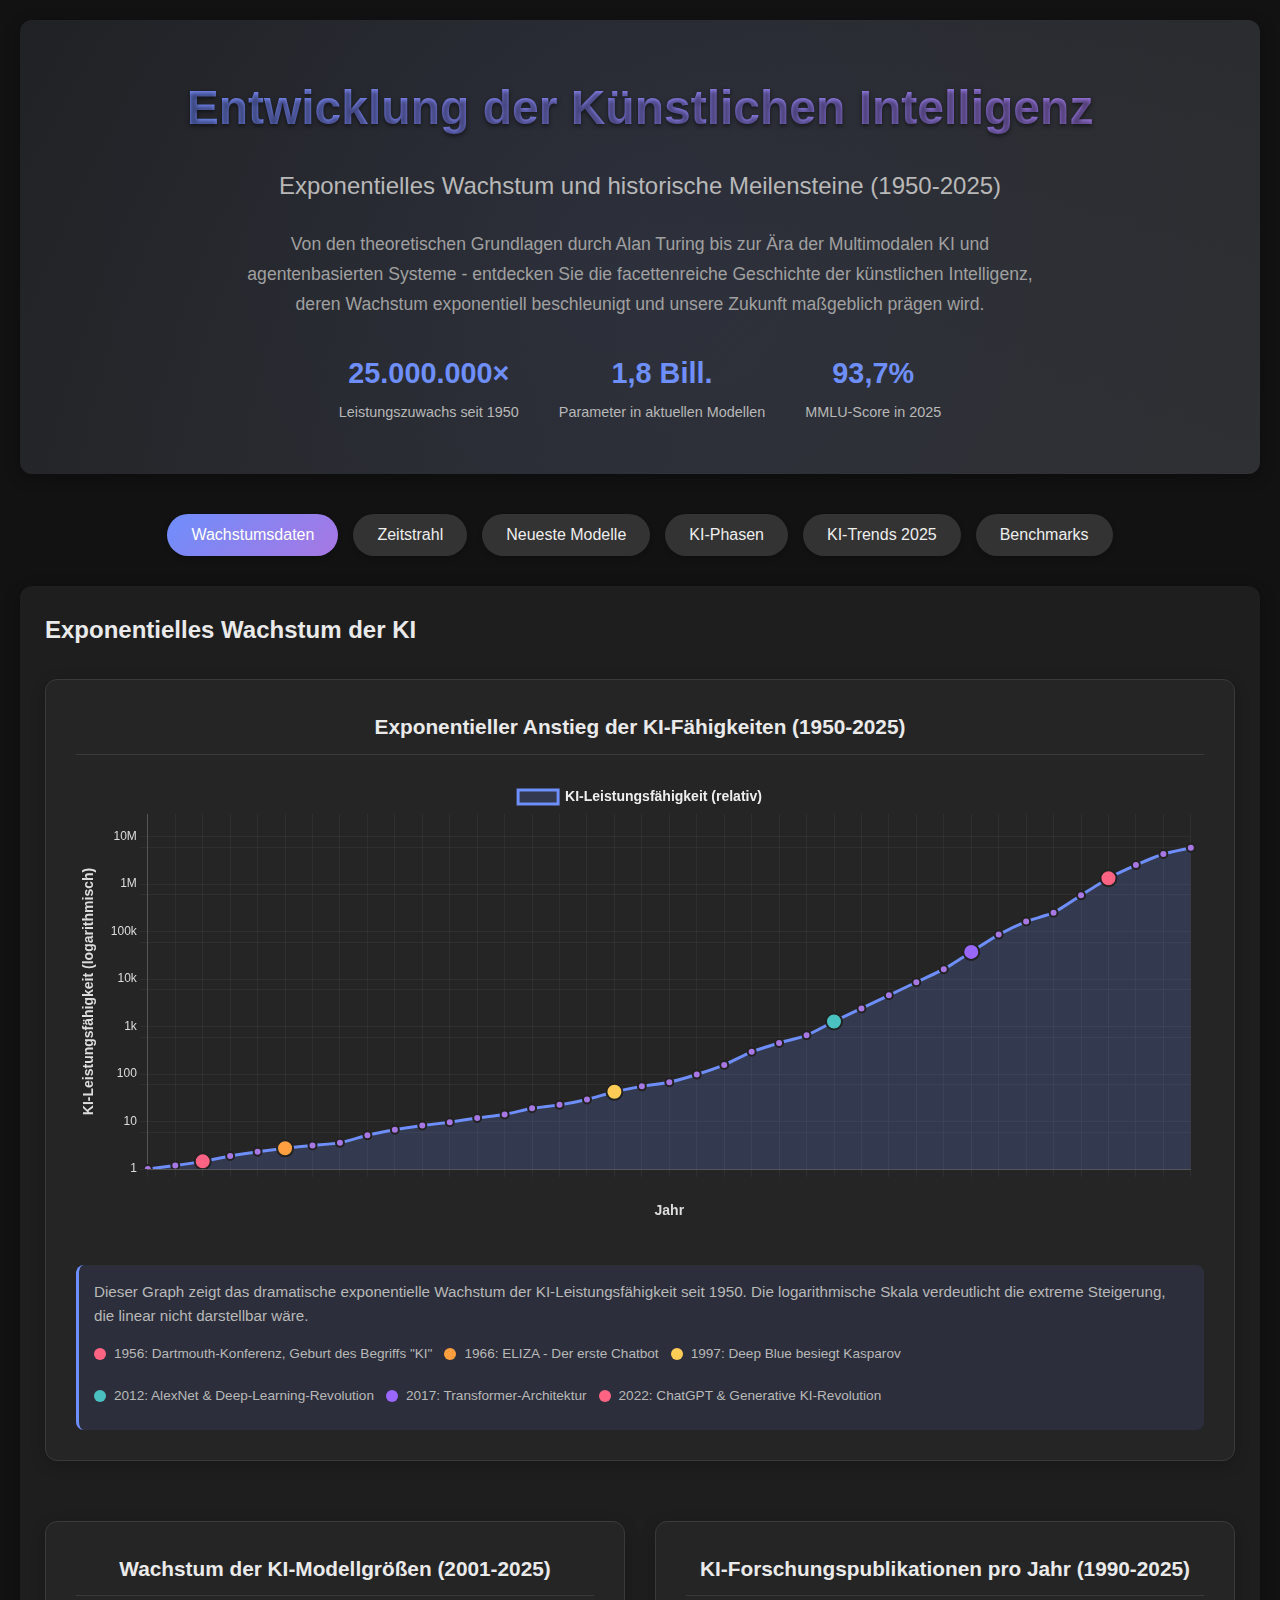
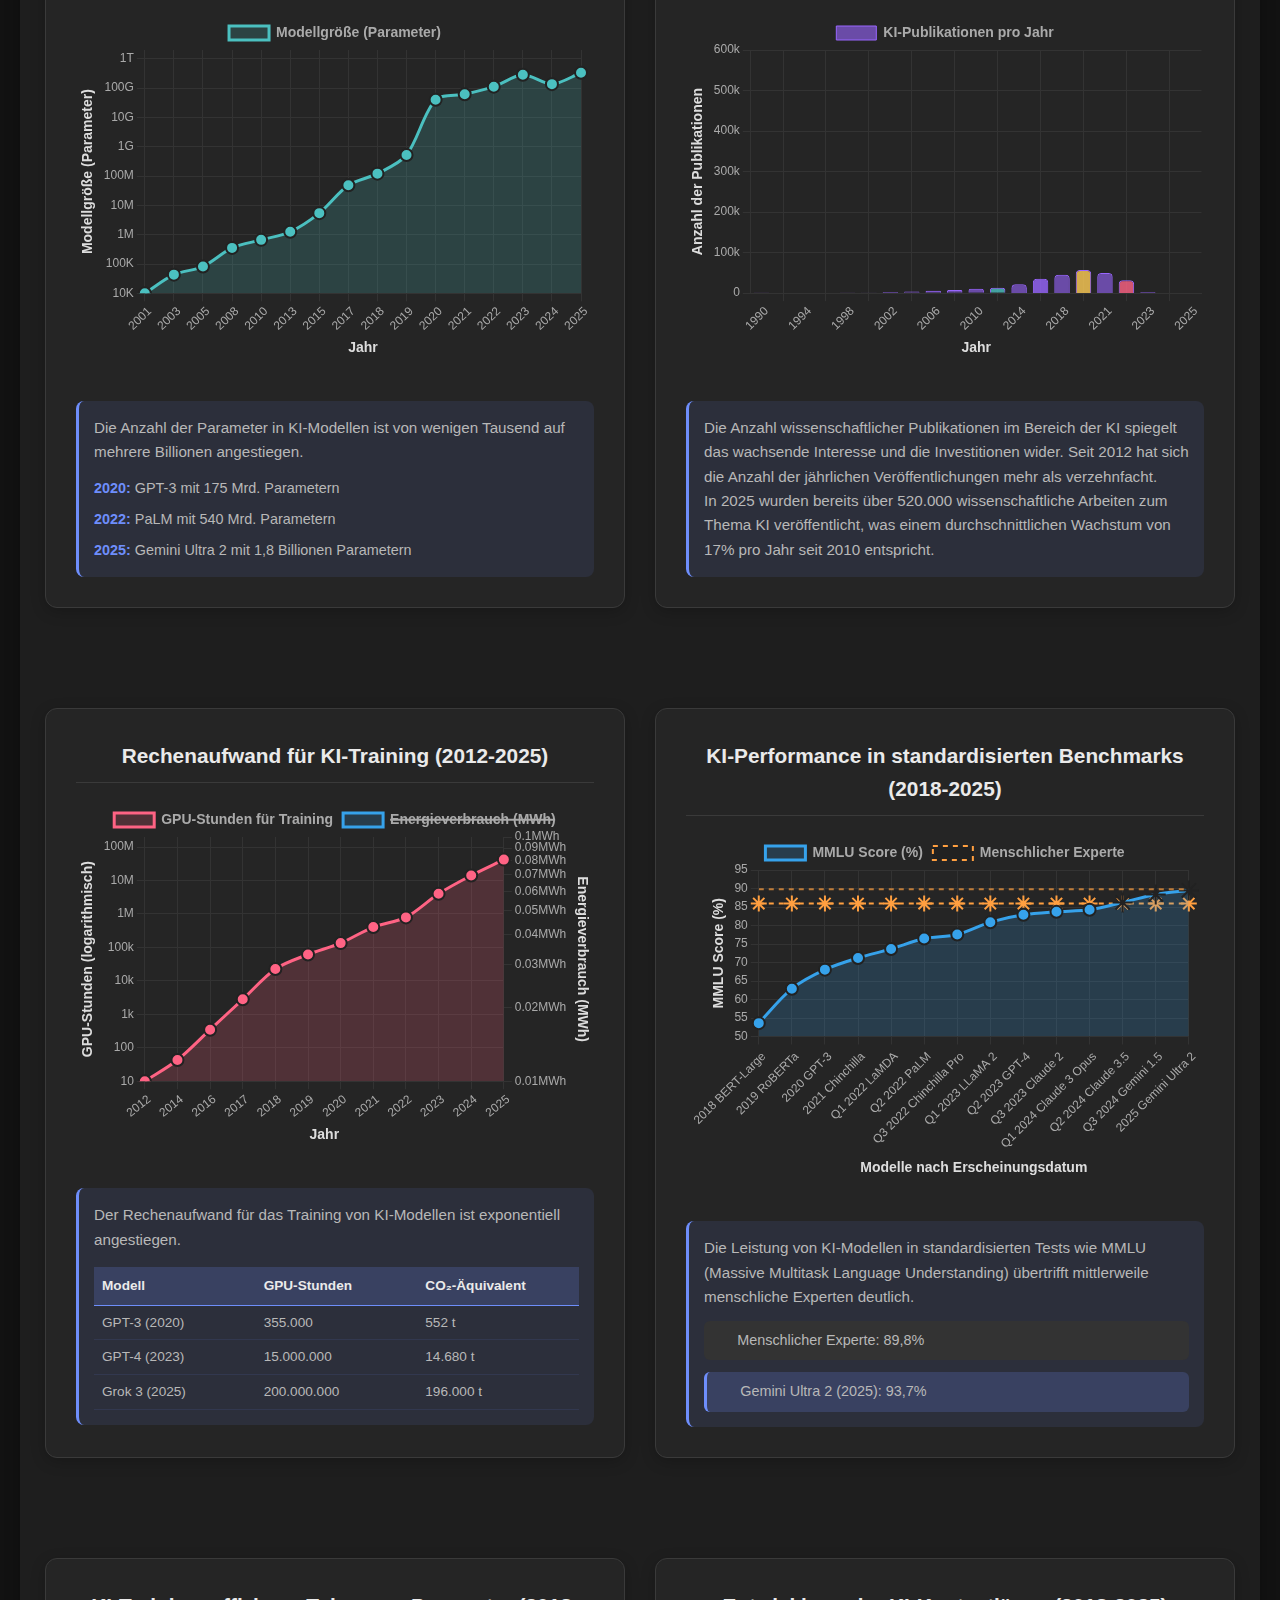
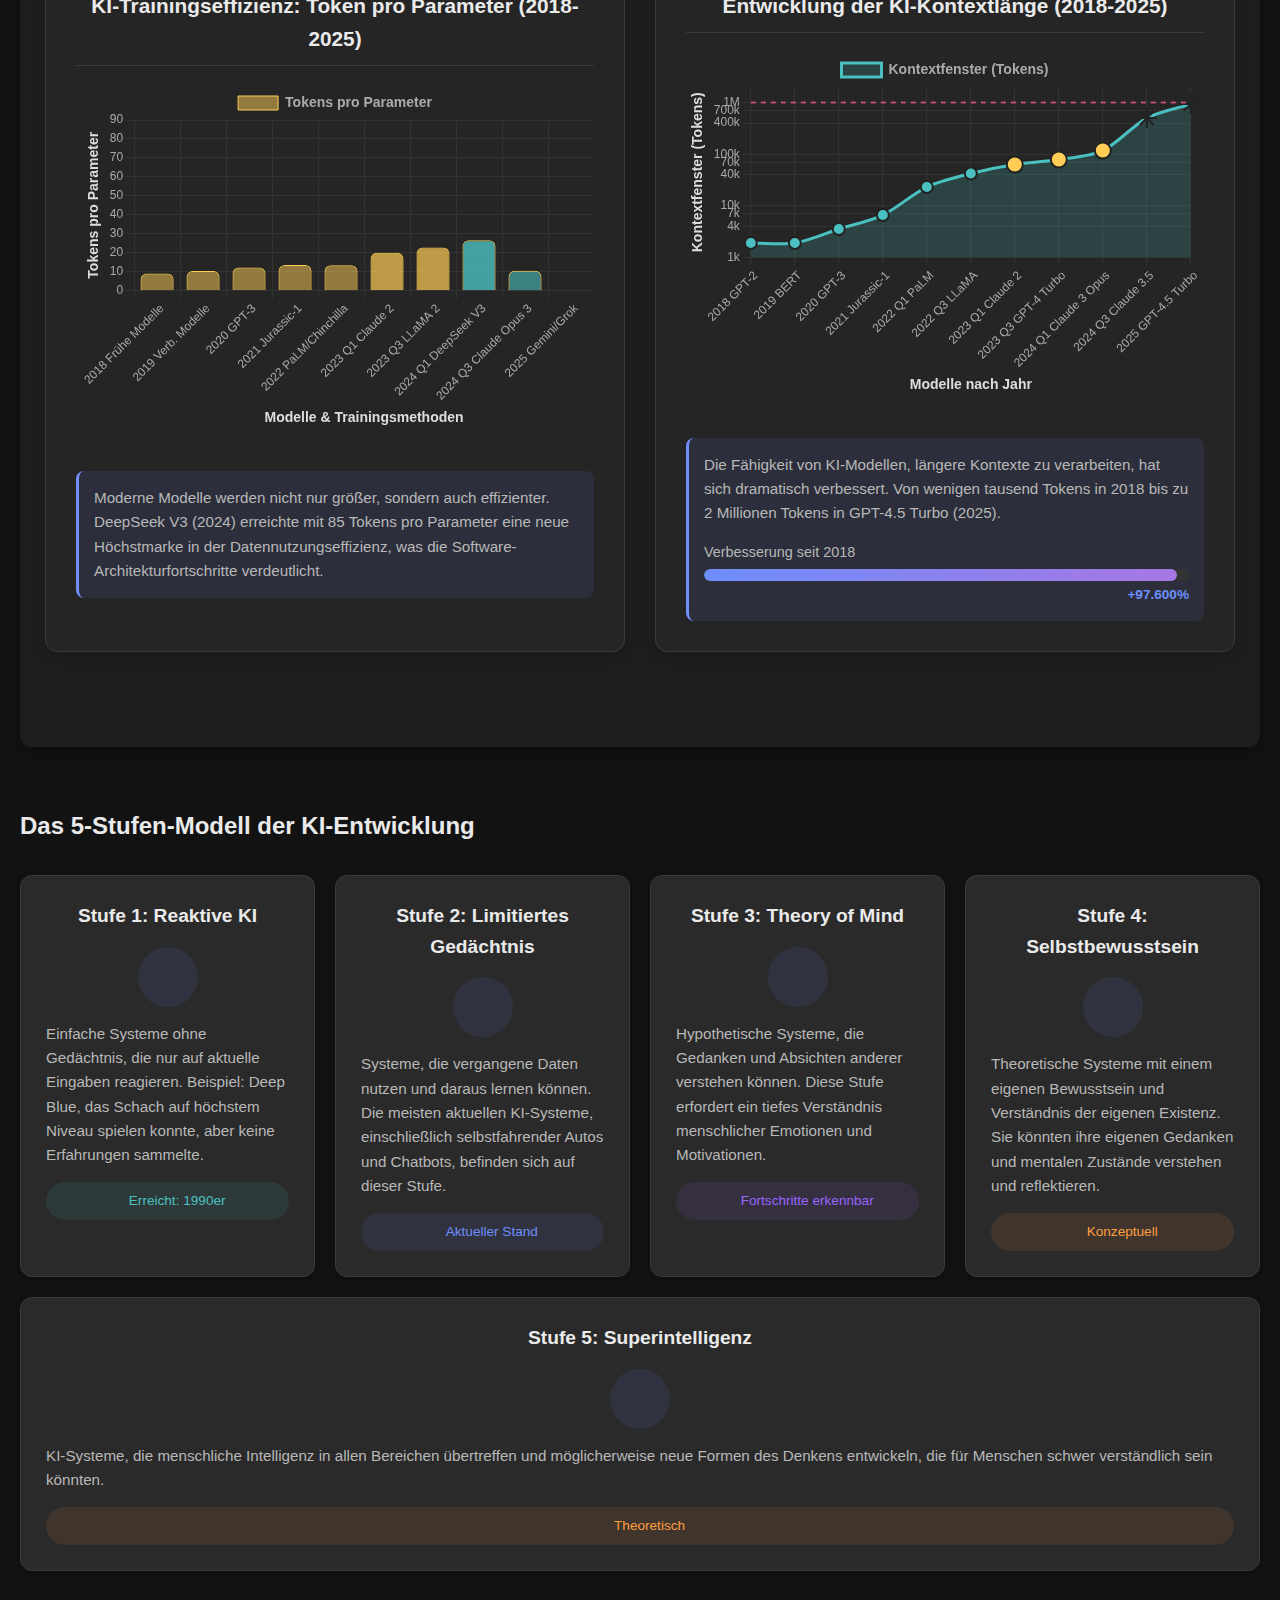
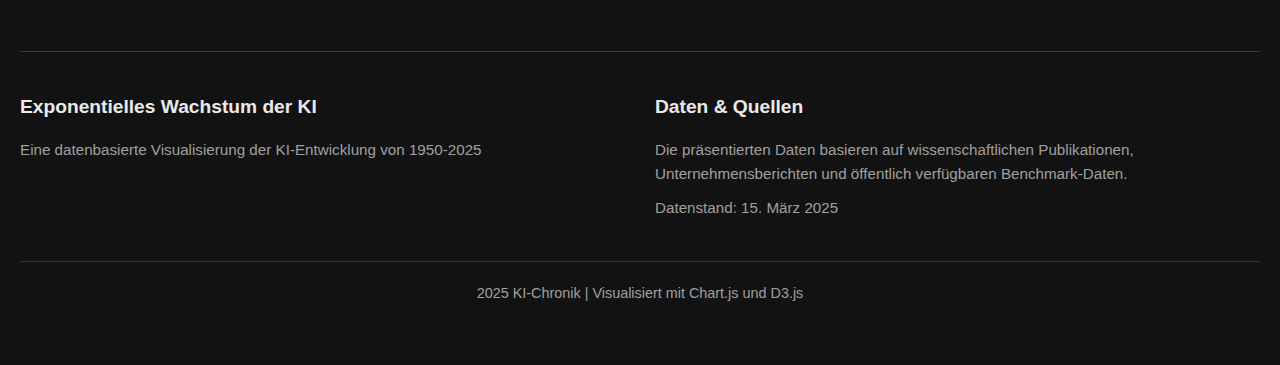
==== commit b0089998: "scripte" ====
--- a/html/AI/About-AI-Evolution/About-AI-Evolution.html
+++ b/html/AI/About-AI-Evolution/About-AI-Evolution.html
@@ -8,13 +8,13 @@
     <meta name="viewport" content="width=device-width, initial-scale=1.0">
     <title>KI-Entwicklung: Umfassende Chronik und Analysen (1950-2025)</title>
     <!-- Chart.js mit Erweiterungen für präzisere Visualisierungen -->
-    <script src="https://cdn.jsdelivr.net/npm/chart.js@3.9.1/dist/chart.min.js"></script>
-    <script src="https://cdn.jsdelivr.net/npm/chartjs-plugin-annotation@2.1.0/dist/chartjs-plugin-annotation.min.js"></script>
-    <script src="https://cdn.jsdelivr.net/npm/chartjs-plugin-datalabels@2.2.0/dist/chartjs-plugin-datalabels.min.js"></script>
+    <script src="./chart.min.js"></script>
+    <script src="./chartjs-plugin-annotation.min.js"></script>
+    <script src="./chartjs-plugin-datalabels.min.js"></script>
     <!-- D3.js für komplexe Visualisierungen -->
-    <script src="https://d3js.org/d3.v7.min.js"></script>
+    <script src="./d3.v7.min.js"></script>
     <!-- Font Awesome für Icons -->
-    <link rel="stylesheet" href="https://cdnjs.cloudflare.com/ajax/libs/font-awesome/6.4.0/css/all.min.css">
+    <link rel="stylesheet" href="./all.min.css">
     <link rel="stylesheet" href="styles.css">
 </head>
 <body>
--- a/html/AI/About-AI-Evolution/all.min.css
+++ b/html/AI/About-AI-Evolution/all.min.css
@@ -0,0 +1,9 @@
+/*!
+ * Font Awesome Free 6.4.0 by @fontawesome - https://fontawesome.com
+ * License - https://fontawesome.com/license/free (Icons: CC BY 4.0, Fonts: SIL OFL 1.1, Code: MIT License)
+ * Copyright 2023 Fonticons, Inc.
+ */
+ .fa{font-family:var(--fa-style-family,"Font Awesome 6 Free");font-weight:var(--fa-style,900)}.fa,.fa-brands,.fa-classic,.fa-regular,.fa-sharp,.fa-solid,.fab,.far,.fas{-moz-osx-font-smoothing:grayscale;-webkit-font-smoothing:antialiased;display:var(--fa-display,inline-block);font-style:normal;font-variant:normal;line-height:1;text-rendering:auto}.fa-classic,.fa-regular,.fa-solid,.far,.fas{font-family:"Font Awesome 6 Free"}.fa-brands,.fab{font-family:"Font Awesome 6 Brands"}.fa-1x{font-size:1em}.fa-2x{font-size:2em}.fa-3x{font-size:3em}.fa-4x{font-size:4em}.fa-5x{font-size:5em}.fa-6x{font-size:6em}.fa-7x{font-size:7em}.fa-8x{font-size:8em}.fa-9x{font-size:9em}.fa-10x{font-size:10em}.fa-2xs{font-size:.625em;line-height:.1em;vertical-align:.225em}.fa-xs{font-size:.75em;line-height:.08333em;vertical-align:.125em}.fa-sm{font-size:.875em;line-height:.07143em;vertical-align:.05357em}.fa-lg{font-size:1.25em;line-height:.05em;vertical-align:-.075em}.fa-xl{font-size:1.5em;line-height:.04167em;vertical-align:-.125em}.fa-2xl{font-size:2em;line-height:.03125em;vertical-align:-.1875em}.fa-fw{text-align:center;width:1.25em}.fa-ul{list-style-type:none;margin-left:var(--fa-li-margin,2.5em);padding-left:0}.fa-ul>li{position:relative}.fa-li{left:calc(var(--fa-li-width, 2em)*-1);position:absolute;text-align:center;width:var(--fa-li-width,2em);line-height:inherit}.fa-border{border-radius:var(--fa-border-radius,.1em);border:var(--fa-border-width,.08em) var(--fa-border-style,solid) var(--fa-border-color,#eee);padding:var(--fa-border-padding,.2em .25em .15em)}.fa-pull-left{float:left;margin-right:var(--fa-pull-margin,.3em)}.fa-pull-right{float:right;margin-left:var(--fa-pull-margin,.3em)}.fa-beat{-webkit-animation-name:fa-beat;animation-name:fa-beat;-webkit-animation-delay:var(--fa-animation-delay,0s);animation-delay:var(--fa-animation-delay,0s);-webkit-animation-direction:var(--fa-animation-direction,normal);animation-direction:var(--fa-animation-direction,normal);-webkit-animation-duration:var(--fa-animation-duration,1s);animation-duration:var(--fa-animation-duration,1s);-webkit-animation-iteration-count:var(--fa-animation-iteration-count,infinite);animation-iteration-count:var(--fa-animation-iteration-count,infinite);-webkit-animation-timing-function:var(--fa-animation-timing,ease-in-out);animation-timing-function:var(--fa-animation-timing,ease-in-out)}.fa-bounce{-webkit-animation-name:fa-bounce;animation-name:fa-bounce;-webkit-animation-delay:var(--fa-animation-delay,0s);animation-delay:var(--fa-animation-delay,0s);-webkit-animation-direction:var(--fa-animation-direction,normal);animation-direction:var(--fa-animation-direction,normal);-webkit-animation-duration:var(--fa-animation-duration,1s);animation-duration:var(--fa-animation-duration,1s);-webkit-animation-iteration-count:var(--fa-animation-iteration-count,infinite);animation-iteration-count:var(--fa-animation-iteration-count,infinite);-webkit-animation-timing-function:var(--fa-animation-timing,cubic-bezier(.28,.84,.42,1));animation-timing-function:var(--fa-animation-timing,cubic-bezier(.28,.84,.42,1))}.fa-fade{-webkit-animation-name:fa-fade;animation-name:fa-fade;-webkit-animation-iteration-count:var(--fa-animation-iteration-count,infinite);animation-iteration-count:var(--fa-animation-iteration-count,infinite);-webkit-animation-timing-function:var(--fa-animation-timing,cubic-bezier(.4,0,.6,1));animation-timing-function:var(--fa-animation-timing,cubic-bezier(.4,0,.6,1))}.fa-beat-fade,.fa-fade{-webkit-animation-delay:var(--fa-animation-delay,0s);animation-delay:var(--fa-animation-delay,0s);-webkit-animation-direction:var(--fa-animation-direction,normal);animation-direction:var(--fa-animation-direction,normal);-webkit-animation-duration:var(--fa-animation-duration,1s);animation-duration:var(--fa-animation-duration,1s)}.fa-beat-fade{-webkit-animation-name:fa-beat-fade;animation-name:fa-beat-fade;-webkit-animation-iteration-count:var(--fa-animation-iteration-count,infinite);animation-iteration-count:var(--fa-animation-iteration-count,infinite);-webkit-animation-timing-function:var(--fa-animation-timing,cubic-bezier(.4,0,.6,1));animation-timing-function:var(--fa-animation-timing,cubic-bezier(.4,0,.6,1))}.fa-flip{-webkit-animation-name:fa-flip;animation-name:fa-flip;-webkit-animation-delay:var(--fa-animation-delay,0s);animation-delay:var(--fa-animation-delay,0s);-webkit-animation-direction:var(--fa-animation-direction,normal);animation-direction:var(--fa-animation-direction,normal);-webkit-animation-duration:var(--fa-animation-duration,1s);animation-duration:var(--fa-animation-duration,1s);-webkit-animation-iteration-count:var(--fa-animation-iteration-count,infinite);animation-iteration-count:var(--fa-animation-iteration-count,infinite);-webkit-animation-timing-function:var(--fa-animation-timing,ease-in-out);animation-timing-function:var(--fa-animation-timing,ease-in-out)}.fa-shake{-webkit-animation-name:fa-shake;animation-name:fa-shake;-webkit-animation-duration:var(--fa-animation-duration,1s);animation-duration:var(--fa-animation-duration,1s);-webkit-animation-iteration-count:var(--fa-animation-iteration-count,infinite);animation-iteration-count:var(--fa-animation-iteration-count,infinite);-webkit-animation-timing-function:var(--fa-animation-timing,linear);animation-timing-function:var(--fa-animation-timing,linear)}.fa-shake,.fa-spin{-webkit-animation-delay:var(--fa-animation-delay,0s);animation-delay:var(--fa-animation-delay,0s);-webkit-animation-direction:var(--fa-animation-direction,normal);animation-direction:var(--fa-animation-direction,normal)}.fa-spin{-webkit-animation-name:fa-spin;animation-name:fa-spin;-webkit-animation-duration:var(--fa-animation-duration,2s);animation-duration:var(--fa-animation-duration,2s);-webkit-animation-iteration-count:var(--fa-animation-iteration-count,infinite);animation-iteration-count:var(--fa-animation-iteration-count,infinite);-webkit-animation-timing-function:var(--fa-animation-timing,linear);animation-timing-function:var(--fa-animation-timing,linear)}.fa-spin-reverse{--fa-animation-direction:reverse}.fa-pulse,.fa-spin-pulse{-webkit-animation-name:fa-spin;animation-name:fa-spin;-webkit-animation-direction:var(--fa-animation-direction,normal);animation-direction:var(--fa-animation-direction,normal);-webkit-animation-duration:var(--fa-animation-duration,1s);animation-duration:var(--fa-animation-duration,1s);-webkit-animation-iteration-count:var(--fa-animation-iteration-count,infinite);animation-iteration-count:var(--fa-animation-iteration-count,infinite);-webkit-animation-timing-function:var(--fa-animation-timing,steps(8));animation-timing-function:var(--fa-animation-timing,steps(8))}@media (prefers-reduced-motion:reduce){.fa-beat,.fa-beat-fade,.fa-bounce,.fa-fade,.fa-flip,.fa-pulse,.fa-shake,.fa-spin,.fa-spin-pulse{-webkit-animation-delay:-1ms;animation-delay:-1ms;-webkit-animation-duration:1ms;animation-duration:1ms;-webkit-animation-iteration-count:1;animation-iteration-count:1;-webkit-transition-delay:0s;transition-delay:0s;-webkit-transition-duration:0s;transition-duration:0s}}@-webkit-keyframes fa-beat{0%,90%{-webkit-transform:scale(1);transform:scale(1)}45%{-webkit-transform:scale(var(--fa-beat-scale,1.25));transform:scale(var(--fa-beat-scale,1.25))}}@keyframes fa-beat{0%,90%{-webkit-transform:scale(1);transform:scale(1)}45%{-webkit-transform:scale(var(--fa-beat-scale,1.25));transform:scale(var(--fa-beat-scale,1.25))}}@-webkit-keyframes fa-bounce{0%{-webkit-transform:scale(1) translateY(0);transform:scale(1) translateY(0)}10%{-webkit-transform:scale(var(--fa-bounce-start-scale-x,1.1),var(--fa-bounce-start-scale-y,.9)) translateY(0);transform:scale(var(--fa-bounce-start-scale-x,1.1),var(--fa-bounce-start-scale-y,.9)) translateY(0)}30%{-webkit-transform:scale(var(--fa-bounce-jump-scale-x,.9),var(--fa-bounce-jump-scale-y,1.1)) translateY(var(--fa-bounce-height,-.5em));transform:scale(var(--fa-bounce-jump-scale-x,.9),var(--fa-bounce-jump-scale-y,1.1)) translateY(var(--fa-bounce-height,-.5em))}50%{-webkit-transform:scale(var(--fa-bounce-land-scale-x,1.05),var(--fa-bounce-land-scale-y,.95)) translateY(0);transform:scale(var(--fa-bounce-land-scale-x,1.05),var(--fa-bounce-land-scale-y,.95)) translateY(0)}57%{-webkit-transform:scale(1) translateY(var(--fa-bounce-rebound,-.125em));transform:scale(1) translateY(var(--fa-bounce-rebound,-.125em))}64%{-webkit-transform:scale(1) translateY(0);transform:scale(1) translateY(0)}to{-webkit-transform:scale(1) translateY(0);transform:scale(1) translateY(0)}}@keyframes fa-bounce{0%{-webkit-transform:scale(1) translateY(0);transform:scale(1) translateY(0)}10%{-webkit-transform:scale(var(--fa-bounce-start-scale-x,1.1),var(--fa-bounce-start-scale-y,.9)) translateY(0);transform:scale(var(--fa-bounce-start-scale-x,1.1),var(--fa-bounce-start-scale-y,.9)) translateY(0)}30%{-webkit-transform:scale(var(--fa-bounce-jump-scale-x,.9),var(--fa-bounce-jump-scale-y,1.1)) translateY(var(--fa-bounce-height,-.5em));transform:scale(var(--fa-bounce-jump-scale-x,.9),var(--fa-bounce-jump-scale-y,1.1)) translateY(var(--fa-bounce-height,-.5em))}50%{-webkit-transform:scale(var(--fa-bounce-land-scale-x,1.05),var(--fa-bounce-land-scale-y,.95)) translateY(0);transform:scale(var(--fa-bounce-land-scale-x,1.05),var(--fa-bounce-land-scale-y,.95)) translateY(0)}57%{-webkit-transform:scale(1) translateY(var(--fa-bounce-rebound,-.125em));transform:scale(1) translateY(var(--fa-bounce-rebound,-.125em))}64%{-webkit-transform:scale(1) translateY(0);transform:scale(1) translateY(0)}to{-webkit-transform:scale(1) translateY(0);transform:scale(1) translateY(0)}}@-webkit-keyframes fa-fade{50%{opacity:var(--fa-fade-opacity,.4)}}@keyframes fa-fade{50%{opacity:var(--fa-fade-opacity,.4)}}@-webkit-keyframes fa-beat-fade{0%,to{opacity:var(--fa-beat-fade-opacity,.4);-webkit-transform:scale(1);transform:scale(1)}50%{opacity:1;-webkit-transform:scale(var(--fa-beat-fade-scale,1.125));transform:scale(var(--fa-beat-fade-scale,1.125))}}@keyframes fa-beat-fade{0%,to{opacity:var(--fa-beat-fade-opacity,.4);-webkit-transform:scale(1);transform:scale(1)}50%{opacity:1;-webkit-transform:scale(var(--fa-beat-fade-scale,1.125));transform:scale(var(--fa-beat-fade-scale,1.125))}}@-webkit-keyframes fa-flip{50%{-webkit-transform:rotate3d(var(--fa-flip-x,0),var(--fa-flip-y,1),var(--fa-flip-z,0),var(--fa-flip-angle,-180deg));transform:rotate3d(var(--fa-flip-x,0),var(--fa-flip-y,1),var(--fa-flip-z,0),var(--fa-flip-angle,-180deg))}}@keyframes fa-flip{50%{-webkit-transform:rotate3d(var(--fa-flip-x,0),var(--fa-flip-y,1),var(--fa-flip-z,0),var(--fa-flip-angle,-180deg));transform:rotate3d(var(--fa-flip-x,0),var(--fa-flip-y,1),var(--fa-flip-z,0),var(--fa-flip-angle,-180deg))}}@-webkit-keyframes fa-shake{0%{-webkit-transform:rotate(-15deg);transform:rotate(-15deg)}4%{-webkit-transform:rotate(15deg);transform:rotate(15deg)}8%,24%{-webkit-transform:rotate(-18deg);transform:rotate(-18deg)}12%,28%{-webkit-transform:rotate(18deg);transform:rotate(18deg)}16%{-webkit-transform:rotate(-22deg);transform:rotate(-22deg)}20%{-webkit-transform:rotate(22deg);transform:rotate(22deg)}32%{-webkit-transform:rotate(-12deg);transform:rotate(-12deg)}36%{-webkit-transform:rotate(12deg);transform:rotate(12deg)}40%,to{-webkit-transform:rotate(0deg);transform:rotate(0deg)}}@keyframes fa-shake{0%{-webkit-transform:rotate(-15deg);transform:rotate(-15deg)}4%{-webkit-transform:rotate(15deg);transform:rotate(15deg)}8%,24%{-webkit-transform:rotate(-18deg);transform:rotate(-18deg)}12%,28%{-webkit-transform:rotate(18deg);transform:rotate(18deg)}16%{-webkit-transform:rotate(-22deg);transform:rotate(-22deg)}20%{-webkit-transform:rotate(22deg);transform:rotate(22deg)}32%{-webkit-transform:rotate(-12deg);transform:rotate(-12deg)}36%{-webkit-transform:rotate(12deg);transform:rotate(12deg)}40%,to{-webkit-transform:rotate(0deg);transform:rotate(0deg)}}@-webkit-keyframes fa-spin{0%{-webkit-transform:rotate(0deg);transform:rotate(0deg)}to{-webkit-transform:rotate(1turn);transform:rotate(1turn)}}@keyframes fa-spin{0%{-webkit-transform:rotate(0deg);transform:rotate(0deg)}to{-webkit-transform:rotate(1turn);transform:rotate(1turn)}}.fa-rotate-90{-webkit-transform:rotate(90deg);transform:rotate(90deg)}.fa-rotate-180{-webkit-transform:rotate(180deg);transform:rotate(180deg)}.fa-rotate-270{-webkit-transform:rotate(270deg);transform:rotate(270deg)}.fa-flip-horizontal{-webkit-transform:scaleX(-1);transform:scaleX(-1)}.fa-flip-vertical{-webkit-transform:scaleY(-1);transform:scaleY(-1)}.fa-flip-both,.fa-flip-horizontal.fa-flip-vertical{-webkit-transform:scale(-1);transform:scale(-1)}.fa-rotate-by{-webkit-transform:rotate(var(--fa-rotate-angle,none));transform:rotate(var(--fa-rotate-angle,none))}.fa-stack{display:inline-block;height:2em;line-height:2em;position:relative;vertical-align:middle;width:2.5em}.fa-stack-1x,.fa-stack-2x{left:0;position:absolute;text-align:center;width:100%;z-index:var(--fa-stack-z-index,auto)}.fa-stack-1x{line-height:inherit}.fa-stack-2x{font-size:2em}.fa-inverse{color:var(--fa-inverse,#fff)}
+
+ .fa-0:before{content:"\30"}.fa-1:before{content:"\31"}.fa-2:before{content:"\32"}.fa-3:before{content:"\33"}.fa-4:before{content:"\34"}.fa-5:before{content:"\35"}.fa-6:before{content:"\36"}.fa-7:before{content:"\37"}.fa-8:before{content:"\38"}.fa-9:before{content:"\39"}.fa-fill-drip:before{content:"\f576"}.fa-arrows-to-circle:before{content:"\e4bd"}.fa-chevron-circle-right:before,.fa-circle-chevron-right:before{content:"\f138"}.fa-at:before{content:"\40"}.fa-trash-alt:before,.fa-trash-can:before{content:"\f2ed"}.fa-text-height:before{content:"\f034"}.fa-user-times:before,.fa-user-xmark:before{content:"\f235"}.fa-stethoscope:before{content:"\f0f1"}.fa-comment-alt:before,.fa-message:before{content:"\f27a"}.fa-info:before{content:"\f129"}.fa-compress-alt:before,.fa-down-left-and-up-right-to-center:before{content:"\f422"}.fa-explosion:before{content:"\e4e9"}.fa-file-alt:before,.fa-file-lines:before,.fa-file-text:before{content:"\f15c"}.fa-wave-square:before{content:"\f83e"}.fa-ring:before{content:"\f70b"}.fa-building-un:before{content:"\e4d9"}.fa-dice-three:before{content:"\f527"}.fa-calendar-alt:before,.fa-calendar-days:before{content:"\f073"}.fa-anchor-circle-check:before{content:"\e4aa"}.fa-building-circle-arrow-right:before{content:"\e4d1"}.fa-volleyball-ball:before,.fa-volleyball:before{content:"\f45f"}.fa-arrows-up-to-line:before{content:"\e4c2"}.fa-sort-desc:before,.fa-sort-down:before{content:"\f0dd"}.fa-circle-minus:before,.fa-minus-circle:before{content:"\f056"}.fa-door-open:before{content:"\f52b"}.fa-right-from-bracket:before,.fa-sign-out-alt:before{content:"\f2f5"}.fa-atom:before{content:"\f5d2"}.fa-soap:before{content:"\e06e"}.fa-heart-music-camera-bolt:before,.fa-icons:before{content:"\f86d"}.fa-microphone-alt-slash:before,.fa-microphone-lines-slash:before{content:"\f539"}.fa-bridge-circle-check:before{content:"\e4c9"}.fa-pump-medical:before{content:"\e06a"}.fa-fingerprint:before{content:"\f577"}.fa-hand-point-right:before{content:"\f0a4"}.fa-magnifying-glass-location:before,.fa-search-location:before{content:"\f689"}.fa-forward-step:before,.fa-step-forward:before{content:"\f051"}.fa-face-smile-beam:before,.fa-smile-beam:before{content:"\f5b8"}.fa-flag-checkered:before{content:"\f11e"}.fa-football-ball:before,.fa-football:before{content:"\f44e"}.fa-school-circle-exclamation:before{content:"\e56c"}.fa-crop:before{content:"\f125"}.fa-angle-double-down:before,.fa-angles-down:before{content:"\f103"}.fa-users-rectangle:before{content:"\e594"}.fa-people-roof:before{content:"\e537"}.fa-people-line:before{content:"\e534"}.fa-beer-mug-empty:before,.fa-beer:before{content:"\f0fc"}.fa-diagram-predecessor:before{content:"\e477"}.fa-arrow-up-long:before,.fa-long-arrow-up:before{content:"\f176"}.fa-burn:before,.fa-fire-flame-simple:before{content:"\f46a"}.fa-male:before,.fa-person:before{content:"\f183"}.fa-laptop:before{content:"\f109"}.fa-file-csv:before{content:"\f6dd"}.fa-menorah:before{content:"\f676"}.fa-truck-plane:before{content:"\e58f"}.fa-record-vinyl:before{content:"\f8d9"}.fa-face-grin-stars:before,.fa-grin-stars:before{content:"\f587"}.fa-bong:before{content:"\f55c"}.fa-pastafarianism:before,.fa-spaghetti-monster-flying:before{content:"\f67b"}.fa-arrow-down-up-across-line:before{content:"\e4af"}.fa-spoon:before,.fa-utensil-spoon:before{content:"\f2e5"}.fa-jar-wheat:before{content:"\e517"}.fa-envelopes-bulk:before,.fa-mail-bulk:before{content:"\f674"}.fa-file-circle-exclamation:before{content:"\e4eb"}.fa-circle-h:before,.fa-hospital-symbol:before{content:"\f47e"}.fa-pager:before{content:"\f815"}.fa-address-book:before,.fa-contact-book:before{content:"\f2b9"}.fa-strikethrough:before{content:"\f0cc"}.fa-k:before{content:"\4b"}.fa-landmark-flag:before{content:"\e51c"}.fa-pencil-alt:before,.fa-pencil:before{content:"\f303"}.fa-backward:before{content:"\f04a"}.fa-caret-right:before{content:"\f0da"}.fa-comments:before{content:"\f086"}.fa-file-clipboard:before,.fa-paste:before{content:"\f0ea"}.fa-code-pull-request:before{content:"\e13c"}.fa-clipboard-list:before{content:"\f46d"}.fa-truck-loading:before,.fa-truck-ramp-box:before{content:"\f4de"}.fa-user-check:before{content:"\f4fc"}.fa-vial-virus:before{content:"\e597"}.fa-sheet-plastic:before{content:"\e571"}.fa-blog:before{content:"\f781"}.fa-user-ninja:before{content:"\f504"}.fa-person-arrow-up-from-line:before{content:"\e539"}.fa-scroll-torah:before,.fa-torah:before{content:"\f6a0"}.fa-broom-ball:before,.fa-quidditch-broom-ball:before,.fa-quidditch:before{content:"\f458"}.fa-toggle-off:before{content:"\f204"}.fa-archive:before,.fa-box-archive:before{content:"\f187"}.fa-person-drowning:before{content:"\e545"}.fa-arrow-down-9-1:before,.fa-sort-numeric-desc:before,.fa-sort-numeric-down-alt:before{content:"\f886"}.fa-face-grin-tongue-squint:before,.fa-grin-tongue-squint:before{content:"\f58a"}.fa-spray-can:before{content:"\f5bd"}.fa-truck-monster:before{content:"\f63b"}.fa-w:before{content:"\57"}.fa-earth-africa:before,.fa-globe-africa:before{content:"\f57c"}.fa-rainbow:before{content:"\f75b"}.fa-circle-notch:before{content:"\f1ce"}.fa-tablet-alt:before,.fa-tablet-screen-button:before{content:"\f3fa"}.fa-paw:before{content:"\f1b0"}.fa-cloud:before{content:"\f0c2"}.fa-trowel-bricks:before{content:"\e58a"}.fa-face-flushed:before,.fa-flushed:before{content:"\f579"}.fa-hospital-user:before{content:"\f80d"}.fa-tent-arrow-left-right:before{content:"\e57f"}.fa-gavel:before,.fa-legal:before{content:"\f0e3"}.fa-binoculars:before{content:"\f1e5"}.fa-microphone-slash:before{content:"\f131"}.fa-box-tissue:before{content:"\e05b"}.fa-motorcycle:before{content:"\f21c"}.fa-bell-concierge:before,.fa-concierge-bell:before{content:"\f562"}.fa-pen-ruler:before,.fa-pencil-ruler:before{content:"\f5ae"}.fa-people-arrows-left-right:before,.fa-people-arrows:before{content:"\e068"}.fa-mars-and-venus-burst:before{content:"\e523"}.fa-caret-square-right:before,.fa-square-caret-right:before{content:"\f152"}.fa-cut:before,.fa-scissors:before{content:"\f0c4"}.fa-sun-plant-wilt:before{content:"\e57a"}.fa-toilets-portable:before{content:"\e584"}.fa-hockey-puck:before{content:"\f453"}.fa-table:before{content:"\f0ce"}.fa-magnifying-glass-arrow-right:before{content:"\e521"}.fa-digital-tachograph:before,.fa-tachograph-digital:before{content:"\f566"}.fa-users-slash:before{content:"\e073"}.fa-clover:before{content:"\e139"}.fa-mail-reply:before,.fa-reply:before{content:"\f3e5"}.fa-star-and-crescent:before{content:"\f699"}.fa-house-fire:before{content:"\e50c"}.fa-minus-square:before,.fa-square-minus:before{content:"\f146"}.fa-helicopter:before{content:"\f533"}.fa-compass:before{content:"\f14e"}.fa-caret-square-down:before,.fa-square-caret-down:before{content:"\f150"}.fa-file-circle-question:before{content:"\e4ef"}.fa-laptop-code:before{content:"\f5fc"}.fa-swatchbook:before{content:"\f5c3"}.fa-prescription-bottle:before{content:"\f485"}.fa-bars:before,.fa-navicon:before{content:"\f0c9"}.fa-people-group:before{content:"\e533"}.fa-hourglass-3:before,.fa-hourglass-end:before{content:"\f253"}.fa-heart-broken:before,.fa-heart-crack:before{content:"\f7a9"}.fa-external-link-square-alt:before,.fa-square-up-right:before{content:"\f360"}.fa-face-kiss-beam:before,.fa-kiss-beam:before{content:"\f597"}.fa-film:before{content:"\f008"}.fa-ruler-horizontal:before{content:"\f547"}.fa-people-robbery:before{content:"\e536"}.fa-lightbulb:before{content:"\f0eb"}.fa-caret-left:before{content:"\f0d9"}.fa-circle-exclamation:before,.fa-exclamation-circle:before{content:"\f06a"}.fa-school-circle-xmark:before{content:"\e56d"}.fa-arrow-right-from-bracket:before,.fa-sign-out:before{content:"\f08b"}.fa-chevron-circle-down:before,.fa-circle-chevron-down:before{content:"\f13a"}.fa-unlock-alt:before,.fa-unlock-keyhole:before{content:"\f13e"}.fa-cloud-showers-heavy:before{content:"\f740"}.fa-headphones-alt:before,.fa-headphones-simple:before{content:"\f58f"}.fa-sitemap:before{content:"\f0e8"}.fa-circle-dollar-to-slot:before,.fa-donate:before{content:"\f4b9"}.fa-memory:before{content:"\f538"}.fa-road-spikes:before{content:"\e568"}.fa-fire-burner:before{content:"\e4f1"}.fa-flag:before{content:"\f024"}.fa-hanukiah:before{content:"\f6e6"}.fa-feather:before{content:"\f52d"}.fa-volume-down:before,.fa-volume-low:before{content:"\f027"}.fa-comment-slash:before{content:"\f4b3"}.fa-cloud-sun-rain:before{content:"\f743"}.fa-compress:before{content:"\f066"}.fa-wheat-alt:before,.fa-wheat-awn:before{content:"\e2cd"}.fa-ankh:before{content:"\f644"}.fa-hands-holding-child:before{content:"\e4fa"}.fa-asterisk:before{content:"\2a"}.fa-check-square:before,.fa-square-check:before{content:"\f14a"}.fa-peseta-sign:before{content:"\e221"}.fa-header:before,.fa-heading:before{content:"\f1dc"}.fa-ghost:before{content:"\f6e2"}.fa-list-squares:before,.fa-list:before{content:"\f03a"}.fa-phone-square-alt:before,.fa-square-phone-flip:before{content:"\f87b"}.fa-cart-plus:before{content:"\f217"}.fa-gamepad:before{content:"\f11b"}.fa-circle-dot:before,.fa-dot-circle:before{content:"\f192"}.fa-dizzy:before,.fa-face-dizzy:before{content:"\f567"}.fa-egg:before{content:"\f7fb"}.fa-house-medical-circle-xmark:before{content:"\e513"}.fa-campground:before{content:"\f6bb"}.fa-folder-plus:before{content:"\f65e"}.fa-futbol-ball:before,.fa-futbol:before,.fa-soccer-ball:before{content:"\f1e3"}.fa-paint-brush:before,.fa-paintbrush:before{content:"\f1fc"}.fa-lock:before{content:"\f023"}.fa-gas-pump:before{content:"\f52f"}.fa-hot-tub-person:before,.fa-hot-tub:before{content:"\f593"}.fa-map-location:before,.fa-map-marked:before{content:"\f59f"}.fa-house-flood-water:before{content:"\e50e"}.fa-tree:before{content:"\f1bb"}.fa-bridge-lock:before{content:"\e4cc"}.fa-sack-dollar:before{content:"\f81d"}.fa-edit:before,.fa-pen-to-square:before{content:"\f044"}.fa-car-side:before{content:"\f5e4"}.fa-share-alt:before,.fa-share-nodes:before{content:"\f1e0"}.fa-heart-circle-minus:before{content:"\e4ff"}.fa-hourglass-2:before,.fa-hourglass-half:before{content:"\f252"}.fa-microscope:before{content:"\f610"}.fa-sink:before{content:"\e06d"}.fa-bag-shopping:before,.fa-shopping-bag:before{content:"\f290"}.fa-arrow-down-z-a:before,.fa-sort-alpha-desc:before,.fa-sort-alpha-down-alt:before{content:"\f881"}.fa-mitten:before{content:"\f7b5"}.fa-person-rays:before{content:"\e54d"}.fa-users:before{content:"\f0c0"}.fa-eye-slash:before{content:"\f070"}.fa-flask-vial:before{content:"\e4f3"}.fa-hand-paper:before,.fa-hand:before{content:"\f256"}.fa-om:before{content:"\f679"}.fa-worm:before{content:"\e599"}.fa-house-circle-xmark:before{content:"\e50b"}.fa-plug:before{content:"\f1e6"}.fa-chevron-up:before{content:"\f077"}.fa-hand-spock:before{content:"\f259"}.fa-stopwatch:before{content:"\f2f2"}.fa-face-kiss:before,.fa-kiss:before{content:"\f596"}.fa-bridge-circle-xmark:before{content:"\e4cb"}.fa-face-grin-tongue:before,.fa-grin-tongue:before{content:"\f589"}.fa-chess-bishop:before{content:"\f43a"}.fa-face-grin-wink:before,.fa-grin-wink:before{content:"\f58c"}.fa-deaf:before,.fa-deafness:before,.fa-ear-deaf:before,.fa-hard-of-hearing:before{content:"\f2a4"}.fa-road-circle-check:before{content:"\e564"}.fa-dice-five:before{content:"\f523"}.fa-rss-square:before,.fa-square-rss:before{content:"\f143"}.fa-land-mine-on:before{content:"\e51b"}.fa-i-cursor:before{content:"\f246"}.fa-stamp:before{content:"\f5bf"}.fa-stairs:before{content:"\e289"}.fa-i:before{content:"\49"}.fa-hryvnia-sign:before,.fa-hryvnia:before{content:"\f6f2"}.fa-pills:before{content:"\f484"}.fa-face-grin-wide:before,.fa-grin-alt:before{content:"\f581"}.fa-tooth:before{content:"\f5c9"}.fa-v:before{content:"\56"}.fa-bangladeshi-taka-sign:before{content:"\e2e6"}.fa-bicycle:before{content:"\f206"}.fa-rod-asclepius:before,.fa-rod-snake:before,.fa-staff-aesculapius:before,.fa-staff-snake:before{content:"\e579"}.fa-head-side-cough-slash:before{content:"\e062"}.fa-ambulance:before,.fa-truck-medical:before{content:"\f0f9"}.fa-wheat-awn-circle-exclamation:before{content:"\e598"}.fa-snowman:before{content:"\f7d0"}.fa-mortar-pestle:before{content:"\f5a7"}.fa-road-barrier:before{content:"\e562"}.fa-school:before{content:"\f549"}.fa-igloo:before{content:"\f7ae"}.fa-joint:before{content:"\f595"}.fa-angle-right:before{content:"\f105"}.fa-horse:before{content:"\f6f0"}.fa-q:before{content:"\51"}.fa-g:before{content:"\47"}.fa-notes-medical:before{content:"\f481"}.fa-temperature-2:before,.fa-temperature-half:before,.fa-thermometer-2:before,.fa-thermometer-half:before{content:"\f2c9"}.fa-dong-sign:before{content:"\e169"}.fa-capsules:before{content:"\f46b"}.fa-poo-bolt:before,.fa-poo-storm:before{content:"\f75a"}.fa-face-frown-open:before,.fa-frown-open:before{content:"\f57a"}.fa-hand-point-up:before{content:"\f0a6"}.fa-money-bill:before{content:"\f0d6"}.fa-bookmark:before{content:"\f02e"}.fa-align-justify:before{content:"\f039"}.fa-umbrella-beach:before{content:"\f5ca"}.fa-helmet-un:before{content:"\e503"}.fa-bullseye:before{content:"\f140"}.fa-bacon:before{content:"\f7e5"}.fa-hand-point-down:before{content:"\f0a7"}.fa-arrow-up-from-bracket:before{content:"\e09a"}.fa-folder-blank:before,.fa-folder:before{content:"\f07b"}.fa-file-medical-alt:before,.fa-file-waveform:before{content:"\f478"}.fa-radiation:before{content:"\f7b9"}.fa-chart-simple:before{content:"\e473"}.fa-mars-stroke:before{content:"\f229"}.fa-vial:before{content:"\f492"}.fa-dashboard:before,.fa-gauge-med:before,.fa-gauge:before,.fa-tachometer-alt-average:before{content:"\f624"}.fa-magic-wand-sparkles:before,.fa-wand-magic-sparkles:before{content:"\e2ca"}.fa-e:before{content:"\45"}.fa-pen-alt:before,.fa-pen-clip:before{content:"\f305"}.fa-bridge-circle-exclamation:before{content:"\e4ca"}.fa-user:before{content:"\f007"}.fa-school-circle-check:before{content:"\e56b"}.fa-dumpster:before{content:"\f793"}.fa-shuttle-van:before,.fa-van-shuttle:before{content:"\f5b6"}.fa-building-user:before{content:"\e4da"}.fa-caret-square-left:before,.fa-square-caret-left:before{content:"\f191"}.fa-highlighter:before{content:"\f591"}.fa-key:before{content:"\f084"}.fa-bullhorn:before{content:"\f0a1"}.fa-globe:before{content:"\f0ac"}.fa-synagogue:before{content:"\f69b"}.fa-person-half-dress:before{content:"\e548"}.fa-road-bridge:before{content:"\e563"}.fa-location-arrow:before{content:"\f124"}.fa-c:before{content:"\43"}.fa-tablet-button:before{content:"\f10a"}.fa-building-lock:before{content:"\e4d6"}.fa-pizza-slice:before{content:"\f818"}.fa-money-bill-wave:before{content:"\f53a"}.fa-area-chart:before,.fa-chart-area:before{content:"\f1fe"}.fa-house-flag:before{content:"\e50d"}.fa-person-circle-minus:before{content:"\e540"}.fa-ban:before,.fa-cancel:before{content:"\f05e"}.fa-camera-rotate:before{content:"\e0d8"}.fa-air-freshener:before,.fa-spray-can-sparkles:before{content:"\f5d0"}.fa-star:before{content:"\f005"}.fa-repeat:before{content:"\f363"}.fa-cross:before{content:"\f654"}.fa-box:before{content:"\f466"}.fa-venus-mars:before{content:"\f228"}.fa-arrow-pointer:before,.fa-mouse-pointer:before{content:"\f245"}.fa-expand-arrows-alt:before,.fa-maximize:before{content:"\f31e"}.fa-charging-station:before{content:"\f5e7"}.fa-shapes:before,.fa-triangle-circle-square:before{content:"\f61f"}.fa-random:before,.fa-shuffle:before{content:"\f074"}.fa-person-running:before,.fa-running:before{content:"\f70c"}.fa-mobile-retro:before{content:"\e527"}.fa-grip-lines-vertical:before{content:"\f7a5"}.fa-spider:before{content:"\f717"}.fa-hands-bound:before{content:"\e4f9"}.fa-file-invoice-dollar:before{content:"\f571"}.fa-plane-circle-exclamation:before{content:"\e556"}.fa-x-ray:before{content:"\f497"}.fa-spell-check:before{content:"\f891"}.fa-slash:before{content:"\f715"}.fa-computer-mouse:before,.fa-mouse:before{content:"\f8cc"}.fa-arrow-right-to-bracket:before,.fa-sign-in:before{content:"\f090"}.fa-shop-slash:before,.fa-store-alt-slash:before{content:"\e070"}.fa-server:before{content:"\f233"}.fa-virus-covid-slash:before{content:"\e4a9"}.fa-shop-lock:before{content:"\e4a5"}.fa-hourglass-1:before,.fa-hourglass-start:before{content:"\f251"}.fa-blender-phone:before{content:"\f6b6"}.fa-building-wheat:before{content:"\e4db"}.fa-person-breastfeeding:before{content:"\e53a"}.fa-right-to-bracket:before,.fa-sign-in-alt:before{content:"\f2f6"}.fa-venus:before{content:"\f221"}.fa-passport:before{content:"\f5ab"}.fa-heart-pulse:before,.fa-heartbeat:before{content:"\f21e"}.fa-people-carry-box:before,.fa-people-carry:before{content:"\f4ce"}.fa-temperature-high:before{content:"\f769"}.fa-microchip:before{content:"\f2db"}.fa-crown:before{content:"\f521"}.fa-weight-hanging:before{content:"\f5cd"}.fa-xmarks-lines:before{content:"\e59a"}.fa-file-prescription:before{content:"\f572"}.fa-weight-scale:before,.fa-weight:before{content:"\f496"}.fa-user-friends:before,.fa-user-group:before{content:"\f500"}.fa-arrow-up-a-z:before,.fa-sort-alpha-up:before{content:"\f15e"}.fa-chess-knight:before{content:"\f441"}.fa-face-laugh-squint:before,.fa-laugh-squint:before{content:"\f59b"}.fa-wheelchair:before{content:"\f193"}.fa-arrow-circle-up:before,.fa-circle-arrow-up:before{content:"\f0aa"}.fa-toggle-on:before{content:"\f205"}.fa-person-walking:before,.fa-walking:before{content:"\f554"}.fa-l:before{content:"\4c"}.fa-fire:before{content:"\f06d"}.fa-bed-pulse:before,.fa-procedures:before{content:"\f487"}.fa-shuttle-space:before,.fa-space-shuttle:before{content:"\f197"}.fa-face-laugh:before,.fa-laugh:before{content:"\f599"}.fa-folder-open:before{content:"\f07c"}.fa-heart-circle-plus:before{content:"\e500"}.fa-code-fork:before{content:"\e13b"}.fa-city:before{content:"\f64f"}.fa-microphone-alt:before,.fa-microphone-lines:before{content:"\f3c9"}.fa-pepper-hot:before{content:"\f816"}.fa-unlock:before{content:"\f09c"}.fa-colon-sign:before{content:"\e140"}.fa-headset:before{content:"\f590"}.fa-store-slash:before{content:"\e071"}.fa-road-circle-xmark:before{content:"\e566"}.fa-user-minus:before{content:"\f503"}.fa-mars-stroke-up:before,.fa-mars-stroke-v:before{content:"\f22a"}.fa-champagne-glasses:before,.fa-glass-cheers:before{content:"\f79f"}.fa-clipboard:before{content:"\f328"}.fa-house-circle-exclamation:before{content:"\e50a"}.fa-file-arrow-up:before,.fa-file-upload:before{content:"\f574"}.fa-wifi-3:before,.fa-wifi-strong:before,.fa-wifi:before{content:"\f1eb"}.fa-bath:before,.fa-bathtub:before{content:"\f2cd"}.fa-underline:before{content:"\f0cd"}.fa-user-edit:before,.fa-user-pen:before{content:"\f4ff"}.fa-signature:before{content:"\f5b7"}.fa-stroopwafel:before{content:"\f551"}.fa-bold:before{content:"\f032"}.fa-anchor-lock:before{content:"\e4ad"}.fa-building-ngo:before{content:"\e4d7"}.fa-manat-sign:before{content:"\e1d5"}.fa-not-equal:before{content:"\f53e"}.fa-border-style:before,.fa-border-top-left:before{content:"\f853"}.fa-map-location-dot:before,.fa-map-marked-alt:before{content:"\f5a0"}.fa-jedi:before{content:"\f669"}.fa-poll:before,.fa-square-poll-vertical:before{content:"\f681"}.fa-mug-hot:before{content:"\f7b6"}.fa-battery-car:before,.fa-car-battery:before{content:"\f5df"}.fa-gift:before{content:"\f06b"}.fa-dice-two:before{content:"\f528"}.fa-chess-queen:before{content:"\f445"}.fa-glasses:before{content:"\f530"}.fa-chess-board:before{content:"\f43c"}.fa-building-circle-check:before{content:"\e4d2"}.fa-person-chalkboard:before{content:"\e53d"}.fa-mars-stroke-h:before,.fa-mars-stroke-right:before{content:"\f22b"}.fa-hand-back-fist:before,.fa-hand-rock:before{content:"\f255"}.fa-caret-square-up:before,.fa-square-caret-up:before{content:"\f151"}.fa-cloud-showers-water:before{content:"\e4e4"}.fa-bar-chart:before,.fa-chart-bar:before{content:"\f080"}.fa-hands-bubbles:before,.fa-hands-wash:before{content:"\e05e"}.fa-less-than-equal:before{content:"\f537"}.fa-train:before{content:"\f238"}.fa-eye-low-vision:before,.fa-low-vision:before{content:"\f2a8"}.fa-crow:before{content:"\f520"}.fa-sailboat:before{content:"\e445"}.fa-window-restore:before{content:"\f2d2"}.fa-plus-square:before,.fa-square-plus:before{content:"\f0fe"}.fa-torii-gate:before{content:"\f6a1"}.fa-frog:before{content:"\f52e"}.fa-bucket:before{content:"\e4cf"}.fa-image:before{content:"\f03e"}.fa-microphone:before{content:"\f130"}.fa-cow:before{content:"\f6c8"}.fa-caret-up:before{content:"\f0d8"}.fa-screwdriver:before{content:"\f54a"}.fa-folder-closed:before{content:"\e185"}.fa-house-tsunami:before{content:"\e515"}.fa-square-nfi:before{content:"\e576"}.fa-arrow-up-from-ground-water:before{content:"\e4b5"}.fa-glass-martini-alt:before,.fa-martini-glass:before{content:"\f57b"}.fa-rotate-back:before,.fa-rotate-backward:before,.fa-rotate-left:before,.fa-undo-alt:before{content:"\f2ea"}.fa-columns:before,.fa-table-columns:before{content:"\f0db"}.fa-lemon:before{content:"\f094"}.fa-head-side-mask:before{content:"\e063"}.fa-handshake:before{content:"\f2b5"}.fa-gem:before{content:"\f3a5"}.fa-dolly-box:before,.fa-dolly:before{content:"\f472"}.fa-smoking:before{content:"\f48d"}.fa-compress-arrows-alt:before,.fa-minimize:before{content:"\f78c"}.fa-monument:before{content:"\f5a6"}.fa-snowplow:before{content:"\f7d2"}.fa-angle-double-right:before,.fa-angles-right:before{content:"\f101"}.fa-cannabis:before{content:"\f55f"}.fa-circle-play:before,.fa-play-circle:before{content:"\f144"}.fa-tablets:before{content:"\f490"}.fa-ethernet:before{content:"\f796"}.fa-eur:before,.fa-euro-sign:before,.fa-euro:before{content:"\f153"}.fa-chair:before{content:"\f6c0"}.fa-check-circle:before,.fa-circle-check:before{content:"\f058"}.fa-circle-stop:before,.fa-stop-circle:before{content:"\f28d"}.fa-compass-drafting:before,.fa-drafting-compass:before{content:"\f568"}.fa-plate-wheat:before{content:"\e55a"}.fa-icicles:before{content:"\f7ad"}.fa-person-shelter:before{content:"\e54f"}.fa-neuter:before{content:"\f22c"}.fa-id-badge:before{content:"\f2c1"}.fa-marker:before{content:"\f5a1"}.fa-face-laugh-beam:before,.fa-laugh-beam:before{content:"\f59a"}.fa-helicopter-symbol:before{content:"\e502"}.fa-universal-access:before{content:"\f29a"}.fa-chevron-circle-up:before,.fa-circle-chevron-up:before{content:"\f139"}.fa-lari-sign:before{content:"\e1c8"}.fa-volcano:before{content:"\f770"}.fa-person-walking-dashed-line-arrow-right:before{content:"\e553"}.fa-gbp:before,.fa-pound-sign:before,.fa-sterling-sign:before{content:"\f154"}.fa-viruses:before{content:"\e076"}.fa-square-person-confined:before{content:"\e577"}.fa-user-tie:before{content:"\f508"}.fa-arrow-down-long:before,.fa-long-arrow-down:before{content:"\f175"}.fa-tent-arrow-down-to-line:before{content:"\e57e"}.fa-certificate:before{content:"\f0a3"}.fa-mail-reply-all:before,.fa-reply-all:before{content:"\f122"}.fa-suitcase:before{content:"\f0f2"}.fa-person-skating:before,.fa-skating:before{content:"\f7c5"}.fa-filter-circle-dollar:before,.fa-funnel-dollar:before{content:"\f662"}.fa-camera-retro:before{content:"\f083"}.fa-arrow-circle-down:before,.fa-circle-arrow-down:before{content:"\f0ab"}.fa-arrow-right-to-file:before,.fa-file-import:before{content:"\f56f"}.fa-external-link-square:before,.fa-square-arrow-up-right:before{content:"\f14c"}.fa-box-open:before{content:"\f49e"}.fa-scroll:before{content:"\f70e"}.fa-spa:before{content:"\f5bb"}.fa-location-pin-lock:before{content:"\e51f"}.fa-pause:before{content:"\f04c"}.fa-hill-avalanche:before{content:"\e507"}.fa-temperature-0:before,.fa-temperature-empty:before,.fa-thermometer-0:before,.fa-thermometer-empty:before{content:"\f2cb"}.fa-bomb:before{content:"\f1e2"}.fa-registered:before{content:"\f25d"}.fa-address-card:before,.fa-contact-card:before,.fa-vcard:before{content:"\f2bb"}.fa-balance-scale-right:before,.fa-scale-unbalanced-flip:before{content:"\f516"}.fa-subscript:before{content:"\f12c"}.fa-diamond-turn-right:before,.fa-directions:before{content:"\f5eb"}.fa-burst:before{content:"\e4dc"}.fa-house-laptop:before,.fa-laptop-house:before{content:"\e066"}.fa-face-tired:before,.fa-tired:before{content:"\f5c8"}.fa-money-bills:before{content:"\e1f3"}.fa-smog:before{content:"\f75f"}.fa-crutch:before{content:"\f7f7"}.fa-cloud-arrow-up:before,.fa-cloud-upload-alt:before,.fa-cloud-upload:before{content:"\f0ee"}.fa-palette:before{content:"\f53f"}.fa-arrows-turn-right:before{content:"\e4c0"}.fa-vest:before{content:"\e085"}.fa-ferry:before{content:"\e4ea"}.fa-arrows-down-to-people:before{content:"\e4b9"}.fa-seedling:before,.fa-sprout:before{content:"\f4d8"}.fa-arrows-alt-h:before,.fa-left-right:before{content:"\f337"}.fa-boxes-packing:before{content:"\e4c7"}.fa-arrow-circle-left:before,.fa-circle-arrow-left:before{content:"\f0a8"}.fa-group-arrows-rotate:before{content:"\e4f6"}.fa-bowl-food:before{content:"\e4c6"}.fa-candy-cane:before{content:"\f786"}.fa-arrow-down-wide-short:before,.fa-sort-amount-asc:before,.fa-sort-amount-down:before{content:"\f160"}.fa-cloud-bolt:before,.fa-thunderstorm:before{content:"\f76c"}.fa-remove-format:before,.fa-text-slash:before{content:"\f87d"}.fa-face-smile-wink:before,.fa-smile-wink:before{content:"\f4da"}.fa-file-word:before{content:"\f1c2"}.fa-file-powerpoint:before{content:"\f1c4"}.fa-arrows-h:before,.fa-arrows-left-right:before{content:"\f07e"}.fa-house-lock:before{content:"\e510"}.fa-cloud-arrow-down:before,.fa-cloud-download-alt:before,.fa-cloud-download:before{content:"\f0ed"}.fa-children:before{content:"\e4e1"}.fa-blackboard:before,.fa-chalkboard:before{content:"\f51b"}.fa-user-alt-slash:before,.fa-user-large-slash:before{content:"\f4fa"}.fa-envelope-open:before{content:"\f2b6"}.fa-handshake-alt-slash:before,.fa-handshake-simple-slash:before{content:"\e05f"}.fa-mattress-pillow:before{content:"\e525"}.fa-guarani-sign:before{content:"\e19a"}.fa-arrows-rotate:before,.fa-refresh:before,.fa-sync:before{content:"\f021"}.fa-fire-extinguisher:before{content:"\f134"}.fa-cruzeiro-sign:before{content:"\e152"}.fa-greater-than-equal:before{content:"\f532"}.fa-shield-alt:before,.fa-shield-halved:before{content:"\f3ed"}.fa-atlas:before,.fa-book-atlas:before{content:"\f558"}.fa-virus:before{content:"\e074"}.fa-envelope-circle-check:before{content:"\e4e8"}.fa-layer-group:before{content:"\f5fd"}.fa-arrows-to-dot:before{content:"\e4be"}.fa-archway:before{content:"\f557"}.fa-heart-circle-check:before{content:"\e4fd"}.fa-house-chimney-crack:before,.fa-house-damage:before{content:"\f6f1"}.fa-file-archive:before,.fa-file-zipper:before{content:"\f1c6"}.fa-square:before{content:"\f0c8"}.fa-glass-martini:before,.fa-martini-glass-empty:before{content:"\f000"}.fa-couch:before{content:"\f4b8"}.fa-cedi-sign:before{content:"\e0df"}.fa-italic:before{content:"\f033"}.fa-church:before{content:"\f51d"}.fa-comments-dollar:before{content:"\f653"}.fa-democrat:before{content:"\f747"}.fa-z:before{content:"\5a"}.fa-person-skiing:before,.fa-skiing:before{content:"\f7c9"}.fa-road-lock:before{content:"\e567"}.fa-a:before{content:"\41"}.fa-temperature-arrow-down:before,.fa-temperature-down:before{content:"\e03f"}.fa-feather-alt:before,.fa-feather-pointed:before{content:"\f56b"}.fa-p:before{content:"\50"}.fa-snowflake:before{content:"\f2dc"}.fa-newspaper:before{content:"\f1ea"}.fa-ad:before,.fa-rectangle-ad:before{content:"\f641"}.fa-arrow-circle-right:before,.fa-circle-arrow-right:before{content:"\f0a9"}.fa-filter-circle-xmark:before{content:"\e17b"}.fa-locust:before{content:"\e520"}.fa-sort:before,.fa-unsorted:before{content:"\f0dc"}.fa-list-1-2:before,.fa-list-numeric:before,.fa-list-ol:before{content:"\f0cb"}.fa-person-dress-burst:before{content:"\e544"}.fa-money-check-alt:before,.fa-money-check-dollar:before{content:"\f53d"}.fa-vector-square:before{content:"\f5cb"}.fa-bread-slice:before{content:"\f7ec"}.fa-language:before{content:"\f1ab"}.fa-face-kiss-wink-heart:before,.fa-kiss-wink-heart:before{content:"\f598"}.fa-filter:before{content:"\f0b0"}.fa-question:before{content:"\3f"}.fa-file-signature:before{content:"\f573"}.fa-arrows-alt:before,.fa-up-down-left-right:before{content:"\f0b2"}.fa-house-chimney-user:before{content:"\e065"}.fa-hand-holding-heart:before{content:"\f4be"}.fa-puzzle-piece:before{content:"\f12e"}.fa-money-check:before{content:"\f53c"}.fa-star-half-alt:before,.fa-star-half-stroke:before{content:"\f5c0"}.fa-code:before{content:"\f121"}.fa-glass-whiskey:before,.fa-whiskey-glass:before{content:"\f7a0"}.fa-building-circle-exclamation:before{content:"\e4d3"}.fa-magnifying-glass-chart:before{content:"\e522"}.fa-arrow-up-right-from-square:before,.fa-external-link:before{content:"\f08e"}.fa-cubes-stacked:before{content:"\e4e6"}.fa-krw:before,.fa-won-sign:before,.fa-won:before{content:"\f159"}.fa-virus-covid:before{content:"\e4a8"}.fa-austral-sign:before{content:"\e0a9"}.fa-f:before{content:"\46"}.fa-leaf:before{content:"\f06c"}.fa-road:before{content:"\f018"}.fa-cab:before,.fa-taxi:before{content:"\f1ba"}.fa-person-circle-plus:before{content:"\e541"}.fa-chart-pie:before,.fa-pie-chart:before{content:"\f200"}.fa-bolt-lightning:before{content:"\e0b7"}.fa-sack-xmark:before{content:"\e56a"}.fa-file-excel:before{content:"\f1c3"}.fa-file-contract:before{content:"\f56c"}.fa-fish-fins:before{content:"\e4f2"}.fa-building-flag:before{content:"\e4d5"}.fa-face-grin-beam:before,.fa-grin-beam:before{content:"\f582"}.fa-object-ungroup:before{content:"\f248"}.fa-poop:before{content:"\f619"}.fa-location-pin:before,.fa-map-marker:before{content:"\f041"}.fa-kaaba:before{content:"\f66b"}.fa-toilet-paper:before{content:"\f71e"}.fa-hard-hat:before,.fa-hat-hard:before,.fa-helmet-safety:before{content:"\f807"}.fa-eject:before{content:"\f052"}.fa-arrow-alt-circle-right:before,.fa-circle-right:before{content:"\f35a"}.fa-plane-circle-check:before{content:"\e555"}.fa-face-rolling-eyes:before,.fa-meh-rolling-eyes:before{content:"\f5a5"}.fa-object-group:before{content:"\f247"}.fa-chart-line:before,.fa-line-chart:before{content:"\f201"}.fa-mask-ventilator:before{content:"\e524"}.fa-arrow-right:before{content:"\f061"}.fa-map-signs:before,.fa-signs-post:before{content:"\f277"}.fa-cash-register:before{content:"\f788"}.fa-person-circle-question:before{content:"\e542"}.fa-h:before{content:"\48"}.fa-tarp:before{content:"\e57b"}.fa-screwdriver-wrench:before,.fa-tools:before{content:"\f7d9"}.fa-arrows-to-eye:before{content:"\e4bf"}.fa-plug-circle-bolt:before{content:"\e55b"}.fa-heart:before{content:"\f004"}.fa-mars-and-venus:before{content:"\f224"}.fa-home-user:before,.fa-house-user:before{content:"\e1b0"}.fa-dumpster-fire:before{content:"\f794"}.fa-house-crack:before{content:"\e3b1"}.fa-cocktail:before,.fa-martini-glass-citrus:before{content:"\f561"}.fa-face-surprise:before,.fa-surprise:before{content:"\f5c2"}.fa-bottle-water:before{content:"\e4c5"}.fa-circle-pause:before,.fa-pause-circle:before{content:"\f28b"}.fa-toilet-paper-slash:before{content:"\e072"}.fa-apple-alt:before,.fa-apple-whole:before{content:"\f5d1"}.fa-kitchen-set:before{content:"\e51a"}.fa-r:before{content:"\52"}.fa-temperature-1:before,.fa-temperature-quarter:before,.fa-thermometer-1:before,.fa-thermometer-quarter:before{content:"\f2ca"}.fa-cube:before{content:"\f1b2"}.fa-bitcoin-sign:before{content:"\e0b4"}.fa-shield-dog:before{content:"\e573"}.fa-solar-panel:before{content:"\f5ba"}.fa-lock-open:before{content:"\f3c1"}.fa-elevator:before{content:"\e16d"}.fa-money-bill-transfer:before{content:"\e528"}.fa-money-bill-trend-up:before{content:"\e529"}.fa-house-flood-water-circle-arrow-right:before{content:"\e50f"}.fa-poll-h:before,.fa-square-poll-horizontal:before{content:"\f682"}.fa-circle:before{content:"\f111"}.fa-backward-fast:before,.fa-fast-backward:before{content:"\f049"}.fa-recycle:before{content:"\f1b8"}.fa-user-astronaut:before{content:"\f4fb"}.fa-plane-slash:before{content:"\e069"}.fa-trademark:before{content:"\f25c"}.fa-basketball-ball:before,.fa-basketball:before{content:"\f434"}.fa-satellite-dish:before{content:"\f7c0"}.fa-arrow-alt-circle-up:before,.fa-circle-up:before{content:"\f35b"}.fa-mobile-alt:before,.fa-mobile-screen-button:before{content:"\f3cd"}.fa-volume-high:before,.fa-volume-up:before{content:"\f028"}.fa-users-rays:before{content:"\e593"}.fa-wallet:before{content:"\f555"}.fa-clipboard-check:before{content:"\f46c"}.fa-file-audio:before{content:"\f1c7"}.fa-burger:before,.fa-hamburger:before{content:"\f805"}.fa-wrench:before{content:"\f0ad"}.fa-bugs:before{content:"\e4d0"}.fa-rupee-sign:before,.fa-rupee:before{content:"\f156"}.fa-file-image:before{content:"\f1c5"}.fa-circle-question:before,.fa-question-circle:before{content:"\f059"}.fa-plane-departure:before{content:"\f5b0"}.fa-handshake-slash:before{content:"\e060"}.fa-book-bookmark:before{content:"\e0bb"}.fa-code-branch:before{content:"\f126"}.fa-hat-cowboy:before{content:"\f8c0"}.fa-bridge:before{content:"\e4c8"}.fa-phone-alt:before,.fa-phone-flip:before{content:"\f879"}.fa-truck-front:before{content:"\e2b7"}.fa-cat:before{content:"\f6be"}.fa-anchor-circle-exclamation:before{content:"\e4ab"}.fa-truck-field:before{content:"\e58d"}.fa-route:before{content:"\f4d7"}.fa-clipboard-question:before{content:"\e4e3"}.fa-panorama:before{content:"\e209"}.fa-comment-medical:before{content:"\f7f5"}.fa-teeth-open:before{content:"\f62f"}.fa-file-circle-minus:before{content:"\e4ed"}.fa-tags:before{content:"\f02c"}.fa-wine-glass:before{content:"\f4e3"}.fa-fast-forward:before,.fa-forward-fast:before{content:"\f050"}.fa-face-meh-blank:before,.fa-meh-blank:before{content:"\f5a4"}.fa-parking:before,.fa-square-parking:before{content:"\f540"}.fa-house-signal:before{content:"\e012"}.fa-bars-progress:before,.fa-tasks-alt:before{content:"\f828"}.fa-faucet-drip:before{content:"\e006"}.fa-cart-flatbed:before,.fa-dolly-flatbed:before{content:"\f474"}.fa-ban-smoking:before,.fa-smoking-ban:before{content:"\f54d"}.fa-terminal:before{content:"\f120"}.fa-mobile-button:before{content:"\f10b"}.fa-house-medical-flag:before{content:"\e514"}.fa-basket-shopping:before,.fa-shopping-basket:before{content:"\f291"}.fa-tape:before{content:"\f4db"}.fa-bus-alt:before,.fa-bus-simple:before{content:"\f55e"}.fa-eye:before{content:"\f06e"}.fa-face-sad-cry:before,.fa-sad-cry:before{content:"\f5b3"}.fa-audio-description:before{content:"\f29e"}.fa-person-military-to-person:before{content:"\e54c"}.fa-file-shield:before{content:"\e4f0"}.fa-user-slash:before{content:"\f506"}.fa-pen:before{content:"\f304"}.fa-tower-observation:before{content:"\e586"}.fa-file-code:before{content:"\f1c9"}.fa-signal-5:before,.fa-signal-perfect:before,.fa-signal:before{content:"\f012"}.fa-bus:before{content:"\f207"}.fa-heart-circle-xmark:before{content:"\e501"}.fa-home-lg:before,.fa-house-chimney:before{content:"\e3af"}.fa-window-maximize:before{content:"\f2d0"}.fa-face-frown:before,.fa-frown:before{content:"\f119"}.fa-prescription:before{content:"\f5b1"}.fa-shop:before,.fa-store-alt:before{content:"\f54f"}.fa-floppy-disk:before,.fa-save:before{content:"\f0c7"}.fa-vihara:before{content:"\f6a7"}.fa-balance-scale-left:before,.fa-scale-unbalanced:before{content:"\f515"}.fa-sort-asc:before,.fa-sort-up:before{content:"\f0de"}.fa-comment-dots:before,.fa-commenting:before{content:"\f4ad"}.fa-plant-wilt:before{content:"\e5aa"}.fa-diamond:before{content:"\f219"}.fa-face-grin-squint:before,.fa-grin-squint:before{content:"\f585"}.fa-hand-holding-dollar:before,.fa-hand-holding-usd:before{content:"\f4c0"}.fa-bacterium:before{content:"\e05a"}.fa-hand-pointer:before{content:"\f25a"}.fa-drum-steelpan:before{content:"\f56a"}.fa-hand-scissors:before{content:"\f257"}.fa-hands-praying:before,.fa-praying-hands:before{content:"\f684"}.fa-arrow-right-rotate:before,.fa-arrow-rotate-forward:before,.fa-arrow-rotate-right:before,.fa-redo:before{content:"\f01e"}.fa-biohazard:before{content:"\f780"}.fa-location-crosshairs:before,.fa-location:before{content:"\f601"}.fa-mars-double:before{content:"\f227"}.fa-child-dress:before{content:"\e59c"}.fa-users-between-lines:before{content:"\e591"}.fa-lungs-virus:before{content:"\e067"}.fa-face-grin-tears:before,.fa-grin-tears:before{content:"\f588"}.fa-phone:before{content:"\f095"}.fa-calendar-times:before,.fa-calendar-xmark:before{content:"\f273"}.fa-child-reaching:before{content:"\e59d"}.fa-head-side-virus:before{content:"\e064"}.fa-user-cog:before,.fa-user-gear:before{content:"\f4fe"}.fa-arrow-up-1-9:before,.fa-sort-numeric-up:before{content:"\f163"}.fa-door-closed:before{content:"\f52a"}.fa-shield-virus:before{content:"\e06c"}.fa-dice-six:before{content:"\f526"}.fa-mosquito-net:before{content:"\e52c"}.fa-bridge-water:before{content:"\e4ce"}.fa-person-booth:before{content:"\f756"}.fa-text-width:before{content:"\f035"}.fa-hat-wizard:before{content:"\f6e8"}.fa-pen-fancy:before{content:"\f5ac"}.fa-digging:before,.fa-person-digging:before{content:"\f85e"}.fa-trash:before{content:"\f1f8"}.fa-gauge-simple-med:before,.fa-gauge-simple:before,.fa-tachometer-average:before{content:"\f629"}.fa-book-medical:before{content:"\f7e6"}.fa-poo:before{content:"\f2fe"}.fa-quote-right-alt:before,.fa-quote-right:before{content:"\f10e"}.fa-shirt:before,.fa-t-shirt:before,.fa-tshirt:before{content:"\f553"}.fa-cubes:before{content:"\f1b3"}.fa-divide:before{content:"\f529"}.fa-tenge-sign:before,.fa-tenge:before{content:"\f7d7"}.fa-headphones:before{content:"\f025"}.fa-hands-holding:before{content:"\f4c2"}.fa-hands-clapping:before{content:"\e1a8"}.fa-republican:before{content:"\f75e"}.fa-arrow-left:before{content:"\f060"}.fa-person-circle-xmark:before{content:"\e543"}.fa-ruler:before{content:"\f545"}.fa-align-left:before{content:"\f036"}.fa-dice-d6:before{content:"\f6d1"}.fa-restroom:before{content:"\f7bd"}.fa-j:before{content:"\4a"}.fa-users-viewfinder:before{content:"\e595"}.fa-file-video:before{content:"\f1c8"}.fa-external-link-alt:before,.fa-up-right-from-square:before{content:"\f35d"}.fa-table-cells:before,.fa-th:before{content:"\f00a"}.fa-file-pdf:before{content:"\f1c1"}.fa-bible:before,.fa-book-bible:before{content:"\f647"}.fa-o:before{content:"\4f"}.fa-medkit:before,.fa-suitcase-medical:before{content:"\f0fa"}.fa-user-secret:before{content:"\f21b"}.fa-otter:before{content:"\f700"}.fa-female:before,.fa-person-dress:before{content:"\f182"}.fa-comment-dollar:before{content:"\f651"}.fa-briefcase-clock:before,.fa-business-time:before{content:"\f64a"}.fa-table-cells-large:before,.fa-th-large:before{content:"\f009"}.fa-book-tanakh:before,.fa-tanakh:before{content:"\f827"}.fa-phone-volume:before,.fa-volume-control-phone:before{content:"\f2a0"}.fa-hat-cowboy-side:before{content:"\f8c1"}.fa-clipboard-user:before{content:"\f7f3"}.fa-child:before{content:"\f1ae"}.fa-lira-sign:before{content:"\f195"}.fa-satellite:before{content:"\f7bf"}.fa-plane-lock:before{content:"\e558"}.fa-tag:before{content:"\f02b"}.fa-comment:before{content:"\f075"}.fa-birthday-cake:before,.fa-cake-candles:before,.fa-cake:before{content:"\f1fd"}.fa-envelope:before{content:"\f0e0"}.fa-angle-double-up:before,.fa-angles-up:before{content:"\f102"}.fa-paperclip:before{content:"\f0c6"}.fa-arrow-right-to-city:before{content:"\e4b3"}.fa-ribbon:before{content:"\f4d6"}.fa-lungs:before{content:"\f604"}.fa-arrow-up-9-1:before,.fa-sort-numeric-up-alt:before{content:"\f887"}.fa-litecoin-sign:before{content:"\e1d3"}.fa-border-none:before{content:"\f850"}.fa-circle-nodes:before{content:"\e4e2"}.fa-parachute-box:before{content:"\f4cd"}.fa-indent:before{content:"\f03c"}.fa-truck-field-un:before{content:"\e58e"}.fa-hourglass-empty:before,.fa-hourglass:before{content:"\f254"}.fa-mountain:before{content:"\f6fc"}.fa-user-doctor:before,.fa-user-md:before{content:"\f0f0"}.fa-circle-info:before,.fa-info-circle:before{content:"\f05a"}.fa-cloud-meatball:before{content:"\f73b"}.fa-camera-alt:before,.fa-camera:before{content:"\f030"}.fa-square-virus:before{content:"\e578"}.fa-meteor:before{content:"\f753"}.fa-car-on:before{content:"\e4dd"}.fa-sleigh:before{content:"\f7cc"}.fa-arrow-down-1-9:before,.fa-sort-numeric-asc:before,.fa-sort-numeric-down:before{content:"\f162"}.fa-hand-holding-droplet:before,.fa-hand-holding-water:before{content:"\f4c1"}.fa-water:before{content:"\f773"}.fa-calendar-check:before{content:"\f274"}.fa-braille:before{content:"\f2a1"}.fa-prescription-bottle-alt:before,.fa-prescription-bottle-medical:before{content:"\f486"}.fa-landmark:before{content:"\f66f"}.fa-truck:before{content:"\f0d1"}.fa-crosshairs:before{content:"\f05b"}.fa-person-cane:before{content:"\e53c"}.fa-tent:before{content:"\e57d"}.fa-vest-patches:before{content:"\e086"}.fa-check-double:before{content:"\f560"}.fa-arrow-down-a-z:before,.fa-sort-alpha-asc:before,.fa-sort-alpha-down:before{content:"\f15d"}.fa-money-bill-wheat:before{content:"\e52a"}.fa-cookie:before{content:"\f563"}.fa-arrow-left-rotate:before,.fa-arrow-rotate-back:before,.fa-arrow-rotate-backward:before,.fa-arrow-rotate-left:before,.fa-undo:before{content:"\f0e2"}.fa-hard-drive:before,.fa-hdd:before{content:"\f0a0"}.fa-face-grin-squint-tears:before,.fa-grin-squint-tears:before{content:"\f586"}.fa-dumbbell:before{content:"\f44b"}.fa-list-alt:before,.fa-rectangle-list:before{content:"\f022"}.fa-tarp-droplet:before{content:"\e57c"}.fa-house-medical-circle-check:before{content:"\e511"}.fa-person-skiing-nordic:before,.fa-skiing-nordic:before{content:"\f7ca"}.fa-calendar-plus:before{content:"\f271"}.fa-plane-arrival:before{content:"\f5af"}.fa-arrow-alt-circle-left:before,.fa-circle-left:before{content:"\f359"}.fa-subway:before,.fa-train-subway:before{content:"\f239"}.fa-chart-gantt:before{content:"\e0e4"}.fa-indian-rupee-sign:before,.fa-indian-rupee:before,.fa-inr:before{content:"\e1bc"}.fa-crop-alt:before,.fa-crop-simple:before{content:"\f565"}.fa-money-bill-1:before,.fa-money-bill-alt:before{content:"\f3d1"}.fa-left-long:before,.fa-long-arrow-alt-left:before{content:"\f30a"}.fa-dna:before{content:"\f471"}.fa-virus-slash:before{content:"\e075"}.fa-minus:before,.fa-subtract:before{content:"\f068"}.fa-chess:before{content:"\f439"}.fa-arrow-left-long:before,.fa-long-arrow-left:before{content:"\f177"}.fa-plug-circle-check:before{content:"\e55c"}.fa-street-view:before{content:"\f21d"}.fa-franc-sign:before{content:"\e18f"}.fa-volume-off:before{content:"\f026"}.fa-american-sign-language-interpreting:before,.fa-asl-interpreting:before,.fa-hands-american-sign-language-interpreting:before,.fa-hands-asl-interpreting:before{content:"\f2a3"}.fa-cog:before,.fa-gear:before{content:"\f013"}.fa-droplet-slash:before,.fa-tint-slash:before{content:"\f5c7"}.fa-mosque:before{content:"\f678"}.fa-mosquito:before{content:"\e52b"}.fa-star-of-david:before{content:"\f69a"}.fa-person-military-rifle:before{content:"\e54b"}.fa-cart-shopping:before,.fa-shopping-cart:before{content:"\f07a"}.fa-vials:before{content:"\f493"}.fa-plug-circle-plus:before{content:"\e55f"}.fa-place-of-worship:before{content:"\f67f"}.fa-grip-vertical:before{content:"\f58e"}.fa-arrow-turn-up:before,.fa-level-up:before{content:"\f148"}.fa-u:before{content:"\55"}.fa-square-root-alt:before,.fa-square-root-variable:before{content:"\f698"}.fa-clock-four:before,.fa-clock:before{content:"\f017"}.fa-backward-step:before,.fa-step-backward:before{content:"\f048"}.fa-pallet:before{content:"\f482"}.fa-faucet:before{content:"\e005"}.fa-baseball-bat-ball:before{content:"\f432"}.fa-s:before{content:"\53"}.fa-timeline:before{content:"\e29c"}.fa-keyboard:before{content:"\f11c"}.fa-caret-down:before{content:"\f0d7"}.fa-clinic-medical:before,.fa-house-chimney-medical:before{content:"\f7f2"}.fa-temperature-3:before,.fa-temperature-three-quarters:before,.fa-thermometer-3:before,.fa-thermometer-three-quarters:before{content:"\f2c8"}.fa-mobile-android-alt:before,.fa-mobile-screen:before{content:"\f3cf"}.fa-plane-up:before{content:"\e22d"}.fa-piggy-bank:before{content:"\f4d3"}.fa-battery-3:before,.fa-battery-half:before{content:"\f242"}.fa-mountain-city:before{content:"\e52e"}.fa-coins:before{content:"\f51e"}.fa-khanda:before{content:"\f66d"}.fa-sliders-h:before,.fa-sliders:before{content:"\f1de"}.fa-folder-tree:before{content:"\f802"}.fa-network-wired:before{content:"\f6ff"}.fa-map-pin:before{content:"\f276"}.fa-hamsa:before{content:"\f665"}.fa-cent-sign:before{content:"\e3f5"}.fa-flask:before{content:"\f0c3"}.fa-person-pregnant:before{content:"\e31e"}.fa-wand-sparkles:before{content:"\f72b"}.fa-ellipsis-v:before,.fa-ellipsis-vertical:before{content:"\f142"}.fa-ticket:before{content:"\f145"}.fa-power-off:before{content:"\f011"}.fa-long-arrow-alt-right:before,.fa-right-long:before{content:"\f30b"}.fa-flag-usa:before{content:"\f74d"}.fa-laptop-file:before{content:"\e51d"}.fa-teletype:before,.fa-tty:before{content:"\f1e4"}.fa-diagram-next:before{content:"\e476"}.fa-person-rifle:before{content:"\e54e"}.fa-house-medical-circle-exclamation:before{content:"\e512"}.fa-closed-captioning:before{content:"\f20a"}.fa-hiking:before,.fa-person-hiking:before{content:"\f6ec"}.fa-venus-double:before{content:"\f226"}.fa-images:before{content:"\f302"}.fa-calculator:before{content:"\f1ec"}.fa-people-pulling:before{content:"\e535"}.fa-n:before{content:"\4e"}.fa-cable-car:before,.fa-tram:before{content:"\f7da"}.fa-cloud-rain:before{content:"\f73d"}.fa-building-circle-xmark:before{content:"\e4d4"}.fa-ship:before{content:"\f21a"}.fa-arrows-down-to-line:before{content:"\e4b8"}.fa-download:before{content:"\f019"}.fa-face-grin:before,.fa-grin:before{content:"\f580"}.fa-backspace:before,.fa-delete-left:before{content:"\f55a"}.fa-eye-dropper-empty:before,.fa-eye-dropper:before,.fa-eyedropper:before{content:"\f1fb"}.fa-file-circle-check:before{content:"\e5a0"}.fa-forward:before{content:"\f04e"}.fa-mobile-android:before,.fa-mobile-phone:before,.fa-mobile:before{content:"\f3ce"}.fa-face-meh:before,.fa-meh:before{content:"\f11a"}.fa-align-center:before{content:"\f037"}.fa-book-dead:before,.fa-book-skull:before{content:"\f6b7"}.fa-drivers-license:before,.fa-id-card:before{content:"\f2c2"}.fa-dedent:before,.fa-outdent:before{content:"\f03b"}.fa-heart-circle-exclamation:before{content:"\e4fe"}.fa-home-alt:before,.fa-home-lg-alt:before,.fa-home:before,.fa-house:before{content:"\f015"}.fa-calendar-week:before{content:"\f784"}.fa-laptop-medical:before{content:"\f812"}.fa-b:before{content:"\42"}.fa-file-medical:before{content:"\f477"}.fa-dice-one:before{content:"\f525"}.fa-kiwi-bird:before{content:"\f535"}.fa-arrow-right-arrow-left:before,.fa-exchange:before{content:"\f0ec"}.fa-redo-alt:before,.fa-rotate-forward:before,.fa-rotate-right:before{content:"\f2f9"}.fa-cutlery:before,.fa-utensils:before{content:"\f2e7"}.fa-arrow-up-wide-short:before,.fa-sort-amount-up:before{content:"\f161"}.fa-mill-sign:before{content:"\e1ed"}.fa-bowl-rice:before{content:"\e2eb"}.fa-skull:before{content:"\f54c"}.fa-broadcast-tower:before,.fa-tower-broadcast:before{content:"\f519"}.fa-truck-pickup:before{content:"\f63c"}.fa-long-arrow-alt-up:before,.fa-up-long:before{content:"\f30c"}.fa-stop:before{content:"\f04d"}.fa-code-merge:before{content:"\f387"}.fa-upload:before{content:"\f093"}.fa-hurricane:before{content:"\f751"}.fa-mound:before{content:"\e52d"}.fa-toilet-portable:before{content:"\e583"}.fa-compact-disc:before{content:"\f51f"}.fa-file-arrow-down:before,.fa-file-download:before{content:"\f56d"}.fa-caravan:before{content:"\f8ff"}.fa-shield-cat:before{content:"\e572"}.fa-bolt:before,.fa-zap:before{content:"\f0e7"}.fa-glass-water:before{content:"\e4f4"}.fa-oil-well:before{content:"\e532"}.fa-vault:before{content:"\e2c5"}.fa-mars:before{content:"\f222"}.fa-toilet:before{content:"\f7d8"}.fa-plane-circle-xmark:before{content:"\e557"}.fa-cny:before,.fa-jpy:before,.fa-rmb:before,.fa-yen-sign:before,.fa-yen:before{content:"\f157"}.fa-rouble:before,.fa-rub:before,.fa-ruble-sign:before,.fa-ruble:before{content:"\f158"}.fa-sun:before{content:"\f185"}.fa-guitar:before{content:"\f7a6"}.fa-face-laugh-wink:before,.fa-laugh-wink:before{content:"\f59c"}.fa-horse-head:before{content:"\f7ab"}.fa-bore-hole:before{content:"\e4c3"}.fa-industry:before{content:"\f275"}.fa-arrow-alt-circle-down:before,.fa-circle-down:before{content:"\f358"}.fa-arrows-turn-to-dots:before{content:"\e4c1"}.fa-florin-sign:before{content:"\e184"}.fa-arrow-down-short-wide:before,.fa-sort-amount-desc:before,.fa-sort-amount-down-alt:before{content:"\f884"}.fa-less-than:before{content:"\3c"}.fa-angle-down:before{content:"\f107"}.fa-car-tunnel:before{content:"\e4de"}.fa-head-side-cough:before{content:"\e061"}.fa-grip-lines:before{content:"\f7a4"}.fa-thumbs-down:before{content:"\f165"}.fa-user-lock:before{content:"\f502"}.fa-arrow-right-long:before,.fa-long-arrow-right:before{content:"\f178"}.fa-anchor-circle-xmark:before{content:"\e4ac"}.fa-ellipsis-h:before,.fa-ellipsis:before{content:"\f141"}.fa-chess-pawn:before{content:"\f443"}.fa-first-aid:before,.fa-kit-medical:before{content:"\f479"}.fa-person-through-window:before{content:"\e5a9"}.fa-toolbox:before{content:"\f552"}.fa-hands-holding-circle:before{content:"\e4fb"}.fa-bug:before{content:"\f188"}.fa-credit-card-alt:before,.fa-credit-card:before{content:"\f09d"}.fa-automobile:before,.fa-car:before{content:"\f1b9"}.fa-hand-holding-hand:before{content:"\e4f7"}.fa-book-open-reader:before,.fa-book-reader:before{content:"\f5da"}.fa-mountain-sun:before{content:"\e52f"}.fa-arrows-left-right-to-line:before{content:"\e4ba"}.fa-dice-d20:before{content:"\f6cf"}.fa-truck-droplet:before{content:"\e58c"}.fa-file-circle-xmark:before{content:"\e5a1"}.fa-temperature-arrow-up:before,.fa-temperature-up:before{content:"\e040"}.fa-medal:before{content:"\f5a2"}.fa-bed:before{content:"\f236"}.fa-h-square:before,.fa-square-h:before{content:"\f0fd"}.fa-podcast:before{content:"\f2ce"}.fa-temperature-4:before,.fa-temperature-full:before,.fa-thermometer-4:before,.fa-thermometer-full:before{content:"\f2c7"}.fa-bell:before{content:"\f0f3"}.fa-superscript:before{content:"\f12b"}.fa-plug-circle-xmark:before{content:"\e560"}.fa-star-of-life:before{content:"\f621"}.fa-phone-slash:before{content:"\f3dd"}.fa-paint-roller:before{content:"\f5aa"}.fa-hands-helping:before,.fa-handshake-angle:before{content:"\f4c4"}.fa-location-dot:before,.fa-map-marker-alt:before{content:"\f3c5"}.fa-file:before{content:"\f15b"}.fa-greater-than:before{content:"\3e"}.fa-person-swimming:before,.fa-swimmer:before{content:"\f5c4"}.fa-arrow-down:before{content:"\f063"}.fa-droplet:before,.fa-tint:before{content:"\f043"}.fa-eraser:before{content:"\f12d"}.fa-earth-america:before,.fa-earth-americas:before,.fa-earth:before,.fa-globe-americas:before{content:"\f57d"}.fa-person-burst:before{content:"\e53b"}.fa-dove:before{content:"\f4ba"}.fa-battery-0:before,.fa-battery-empty:before{content:"\f244"}.fa-socks:before{content:"\f696"}.fa-inbox:before{content:"\f01c"}.fa-section:before{content:"\e447"}.fa-gauge-high:before,.fa-tachometer-alt-fast:before,.fa-tachometer-alt:before{content:"\f625"}.fa-envelope-open-text:before{content:"\f658"}.fa-hospital-alt:before,.fa-hospital-wide:before,.fa-hospital:before{content:"\f0f8"}.fa-wine-bottle:before{content:"\f72f"}.fa-chess-rook:before{content:"\f447"}.fa-bars-staggered:before,.fa-reorder:before,.fa-stream:before{content:"\f550"}.fa-dharmachakra:before{content:"\f655"}.fa-hotdog:before{content:"\f80f"}.fa-blind:before,.fa-person-walking-with-cane:before{content:"\f29d"}.fa-drum:before{content:"\f569"}.fa-ice-cream:before{content:"\f810"}.fa-heart-circle-bolt:before{content:"\e4fc"}.fa-fax:before{content:"\f1ac"}.fa-paragraph:before{content:"\f1dd"}.fa-check-to-slot:before,.fa-vote-yea:before{content:"\f772"}.fa-star-half:before{content:"\f089"}.fa-boxes-alt:before,.fa-boxes-stacked:before,.fa-boxes:before{content:"\f468"}.fa-chain:before,.fa-link:before{content:"\f0c1"}.fa-assistive-listening-systems:before,.fa-ear-listen:before{content:"\f2a2"}.fa-tree-city:before{content:"\e587"}.fa-play:before{content:"\f04b"}.fa-font:before{content:"\f031"}.fa-rupiah-sign:before{content:"\e23d"}.fa-magnifying-glass:before,.fa-search:before{content:"\f002"}.fa-ping-pong-paddle-ball:before,.fa-table-tennis-paddle-ball:before,.fa-table-tennis:before{content:"\f45d"}.fa-diagnoses:before,.fa-person-dots-from-line:before{content:"\f470"}.fa-trash-can-arrow-up:before,.fa-trash-restore-alt:before{content:"\f82a"}.fa-naira-sign:before{content:"\e1f6"}.fa-cart-arrow-down:before{content:"\f218"}.fa-walkie-talkie:before{content:"\f8ef"}.fa-file-edit:before,.fa-file-pen:before{content:"\f31c"}.fa-receipt:before{content:"\f543"}.fa-pen-square:before,.fa-pencil-square:before,.fa-square-pen:before{content:"\f14b"}.fa-suitcase-rolling:before{content:"\f5c1"}.fa-person-circle-exclamation:before{content:"\e53f"}.fa-chevron-down:before{content:"\f078"}.fa-battery-5:before,.fa-battery-full:before,.fa-battery:before{content:"\f240"}.fa-skull-crossbones:before{content:"\f714"}.fa-code-compare:before{content:"\e13a"}.fa-list-dots:before,.fa-list-ul:before{content:"\f0ca"}.fa-school-lock:before{content:"\e56f"}.fa-tower-cell:before{content:"\e585"}.fa-down-long:before,.fa-long-arrow-alt-down:before{content:"\f309"}.fa-ranking-star:before{content:"\e561"}.fa-chess-king:before{content:"\f43f"}.fa-person-harassing:before{content:"\e549"}.fa-brazilian-real-sign:before{content:"\e46c"}.fa-landmark-alt:before,.fa-landmark-dome:before{content:"\f752"}.fa-arrow-up:before{content:"\f062"}.fa-television:before,.fa-tv-alt:before,.fa-tv:before{content:"\f26c"}.fa-shrimp:before{content:"\e448"}.fa-list-check:before,.fa-tasks:before{content:"\f0ae"}.fa-jug-detergent:before{content:"\e519"}.fa-circle-user:before,.fa-user-circle:before{content:"\f2bd"}.fa-user-shield:before{content:"\f505"}.fa-wind:before{content:"\f72e"}.fa-car-burst:before,.fa-car-crash:before{content:"\f5e1"}.fa-y:before{content:"\59"}.fa-person-snowboarding:before,.fa-snowboarding:before{content:"\f7ce"}.fa-shipping-fast:before,.fa-truck-fast:before{content:"\f48b"}.fa-fish:before{content:"\f578"}.fa-user-graduate:before{content:"\f501"}.fa-adjust:before,.fa-circle-half-stroke:before{content:"\f042"}.fa-clapperboard:before{content:"\e131"}.fa-circle-radiation:before,.fa-radiation-alt:before{content:"\f7ba"}.fa-baseball-ball:before,.fa-baseball:before{content:"\f433"}.fa-jet-fighter-up:before{content:"\e518"}.fa-diagram-project:before,.fa-project-diagram:before{content:"\f542"}.fa-copy:before{content:"\f0c5"}.fa-volume-mute:before,.fa-volume-times:before,.fa-volume-xmark:before{content:"\f6a9"}.fa-hand-sparkles:before{content:"\e05d"}.fa-grip-horizontal:before,.fa-grip:before{content:"\f58d"}.fa-share-from-square:before,.fa-share-square:before{content:"\f14d"}.fa-child-combatant:before,.fa-child-rifle:before{content:"\e4e0"}.fa-gun:before{content:"\e19b"}.fa-phone-square:before,.fa-square-phone:before{content:"\f098"}.fa-add:before,.fa-plus:before{content:"\2b"}.fa-expand:before{content:"\f065"}.fa-computer:before{content:"\e4e5"}.fa-close:before,.fa-multiply:before,.fa-remove:before,.fa-times:before,.fa-xmark:before{content:"\f00d"}.fa-arrows-up-down-left-right:before,.fa-arrows:before{content:"\f047"}.fa-chalkboard-teacher:before,.fa-chalkboard-user:before{content:"\f51c"}.fa-peso-sign:before{content:"\e222"}.fa-building-shield:before{content:"\e4d8"}.fa-baby:before{content:"\f77c"}.fa-users-line:before{content:"\e592"}.fa-quote-left-alt:before,.fa-quote-left:before{content:"\f10d"}.fa-tractor:before{content:"\f722"}.fa-trash-arrow-up:before,.fa-trash-restore:before{content:"\f829"}.fa-arrow-down-up-lock:before{content:"\e4b0"}.fa-lines-leaning:before{content:"\e51e"}.fa-ruler-combined:before{content:"\f546"}.fa-copyright:before{content:"\f1f9"}.fa-equals:before{content:"\3d"}.fa-blender:before{content:"\f517"}.fa-teeth:before{content:"\f62e"}.fa-ils:before,.fa-shekel-sign:before,.fa-shekel:before,.fa-sheqel-sign:before,.fa-sheqel:before{content:"\f20b"}.fa-map:before{content:"\f279"}.fa-rocket:before{content:"\f135"}.fa-photo-film:before,.fa-photo-video:before{content:"\f87c"}.fa-folder-minus:before{content:"\f65d"}.fa-store:before{content:"\f54e"}.fa-arrow-trend-up:before{content:"\e098"}.fa-plug-circle-minus:before{content:"\e55e"}.fa-sign-hanging:before,.fa-sign:before{content:"\f4d9"}.fa-bezier-curve:before{content:"\f55b"}.fa-bell-slash:before{content:"\f1f6"}.fa-tablet-android:before,.fa-tablet:before{content:"\f3fb"}.fa-school-flag:before{content:"\e56e"}.fa-fill:before{content:"\f575"}.fa-angle-up:before{content:"\f106"}.fa-drumstick-bite:before{content:"\f6d7"}.fa-holly-berry:before{content:"\f7aa"}.fa-chevron-left:before{content:"\f053"}.fa-bacteria:before{content:"\e059"}.fa-hand-lizard:before{content:"\f258"}.fa-notdef:before{content:"\e1fe"}.fa-disease:before{content:"\f7fa"}.fa-briefcase-medical:before{content:"\f469"}.fa-genderless:before{content:"\f22d"}.fa-chevron-right:before{content:"\f054"}.fa-retweet:before{content:"\f079"}.fa-car-alt:before,.fa-car-rear:before{content:"\f5de"}.fa-pump-soap:before{content:"\e06b"}.fa-video-slash:before{content:"\f4e2"}.fa-battery-2:before,.fa-battery-quarter:before{content:"\f243"}.fa-radio:before{content:"\f8d7"}.fa-baby-carriage:before,.fa-carriage-baby:before{content:"\f77d"}.fa-traffic-light:before{content:"\f637"}.fa-thermometer:before{content:"\f491"}.fa-vr-cardboard:before{content:"\f729"}.fa-hand-middle-finger:before{content:"\f806"}.fa-percent:before,.fa-percentage:before{content:"\25"}.fa-truck-moving:before{content:"\f4df"}.fa-glass-water-droplet:before{content:"\e4f5"}.fa-display:before{content:"\e163"}.fa-face-smile:before,.fa-smile:before{content:"\f118"}.fa-thumb-tack:before,.fa-thumbtack:before{content:"\f08d"}.fa-trophy:before{content:"\f091"}.fa-person-praying:before,.fa-pray:before{content:"\f683"}.fa-hammer:before{content:"\f6e3"}.fa-hand-peace:before{content:"\f25b"}.fa-rotate:before,.fa-sync-alt:before{content:"\f2f1"}.fa-spinner:before{content:"\f110"}.fa-robot:before{content:"\f544"}.fa-peace:before{content:"\f67c"}.fa-cogs:before,.fa-gears:before{content:"\f085"}.fa-warehouse:before{content:"\f494"}.fa-arrow-up-right-dots:before{content:"\e4b7"}.fa-splotch:before{content:"\f5bc"}.fa-face-grin-hearts:before,.fa-grin-hearts:before{content:"\f584"}.fa-dice-four:before{content:"\f524"}.fa-sim-card:before{content:"\f7c4"}.fa-transgender-alt:before,.fa-transgender:before{content:"\f225"}.fa-mercury:before{content:"\f223"}.fa-arrow-turn-down:before,.fa-level-down:before{content:"\f149"}.fa-person-falling-burst:before{content:"\e547"}.fa-award:before{content:"\f559"}.fa-ticket-alt:before,.fa-ticket-simple:before{content:"\f3ff"}.fa-building:before{content:"\f1ad"}.fa-angle-double-left:before,.fa-angles-left:before{content:"\f100"}.fa-qrcode:before{content:"\f029"}.fa-clock-rotate-left:before,.fa-history:before{content:"\f1da"}.fa-face-grin-beam-sweat:before,.fa-grin-beam-sweat:before{content:"\f583"}.fa-arrow-right-from-file:before,.fa-file-export:before{content:"\f56e"}.fa-shield-blank:before,.fa-shield:before{content:"\f132"}.fa-arrow-up-short-wide:before,.fa-sort-amount-up-alt:before{content:"\f885"}.fa-house-medical:before{content:"\e3b2"}.fa-golf-ball-tee:before,.fa-golf-ball:before{content:"\f450"}.fa-chevron-circle-left:before,.fa-circle-chevron-left:before{content:"\f137"}.fa-house-chimney-window:before{content:"\e00d"}.fa-pen-nib:before{content:"\f5ad"}.fa-tent-arrow-turn-left:before{content:"\e580"}.fa-tents:before{content:"\e582"}.fa-magic:before,.fa-wand-magic:before{content:"\f0d0"}.fa-dog:before{content:"\f6d3"}.fa-carrot:before{content:"\f787"}.fa-moon:before{content:"\f186"}.fa-wine-glass-alt:before,.fa-wine-glass-empty:before{content:"\f5ce"}.fa-cheese:before{content:"\f7ef"}.fa-yin-yang:before{content:"\f6ad"}.fa-music:before{content:"\f001"}.fa-code-commit:before{content:"\f386"}.fa-temperature-low:before{content:"\f76b"}.fa-biking:before,.fa-person-biking:before{content:"\f84a"}.fa-broom:before{content:"\f51a"}.fa-shield-heart:before{content:"\e574"}.fa-gopuram:before{content:"\f664"}.fa-earth-oceania:before,.fa-globe-oceania:before{content:"\e47b"}.fa-square-xmark:before,.fa-times-square:before,.fa-xmark-square:before{content:"\f2d3"}.fa-hashtag:before{content:"\23"}.fa-expand-alt:before,.fa-up-right-and-down-left-from-center:before{content:"\f424"}.fa-oil-can:before{content:"\f613"}.fa-t:before{content:"\54"}.fa-hippo:before{content:"\f6ed"}.fa-chart-column:before{content:"\e0e3"}.fa-infinity:before{content:"\f534"}.fa-vial-circle-check:before{content:"\e596"}.fa-person-arrow-down-to-line:before{content:"\e538"}.fa-voicemail:before{content:"\f897"}.fa-fan:before{content:"\f863"}.fa-person-walking-luggage:before{content:"\e554"}.fa-arrows-alt-v:before,.fa-up-down:before{content:"\f338"}.fa-cloud-moon-rain:before{content:"\f73c"}.fa-calendar:before{content:"\f133"}.fa-trailer:before{content:"\e041"}.fa-bahai:before,.fa-haykal:before{content:"\f666"}.fa-sd-card:before{content:"\f7c2"}.fa-dragon:before{content:"\f6d5"}.fa-shoe-prints:before{content:"\f54b"}.fa-circle-plus:before,.fa-plus-circle:before{content:"\f055"}.fa-face-grin-tongue-wink:before,.fa-grin-tongue-wink:before{content:"\f58b"}.fa-hand-holding:before{content:"\f4bd"}.fa-plug-circle-exclamation:before{content:"\e55d"}.fa-chain-broken:before,.fa-chain-slash:before,.fa-link-slash:before,.fa-unlink:before{content:"\f127"}.fa-clone:before{content:"\f24d"}.fa-person-walking-arrow-loop-left:before{content:"\e551"}.fa-arrow-up-z-a:before,.fa-sort-alpha-up-alt:before{content:"\f882"}.fa-fire-alt:before,.fa-fire-flame-curved:before{content:"\f7e4"}.fa-tornado:before{content:"\f76f"}.fa-file-circle-plus:before{content:"\e494"}.fa-book-quran:before,.fa-quran:before{content:"\f687"}.fa-anchor:before{content:"\f13d"}.fa-border-all:before{content:"\f84c"}.fa-angry:before,.fa-face-angry:before{content:"\f556"}.fa-cookie-bite:before{content:"\f564"}.fa-arrow-trend-down:before{content:"\e097"}.fa-feed:before,.fa-rss:before{content:"\f09e"}.fa-draw-polygon:before{content:"\f5ee"}.fa-balance-scale:before,.fa-scale-balanced:before{content:"\f24e"}.fa-gauge-simple-high:before,.fa-tachometer-fast:before,.fa-tachometer:before{content:"\f62a"}.fa-shower:before{content:"\f2cc"}.fa-desktop-alt:before,.fa-desktop:before{content:"\f390"}.fa-m:before{content:"\4d"}.fa-table-list:before,.fa-th-list:before{content:"\f00b"}.fa-comment-sms:before,.fa-sms:before{content:"\f7cd"}.fa-book:before{content:"\f02d"}.fa-user-plus:before{content:"\f234"}.fa-check:before{content:"\f00c"}.fa-battery-4:before,.fa-battery-three-quarters:before{content:"\f241"}.fa-house-circle-check:before{content:"\e509"}.fa-angle-left:before{content:"\f104"}.fa-diagram-successor:before{content:"\e47a"}.fa-truck-arrow-right:before{content:"\e58b"}.fa-arrows-split-up-and-left:before{content:"\e4bc"}.fa-fist-raised:before,.fa-hand-fist:before{content:"\f6de"}.fa-cloud-moon:before{content:"\f6c3"}.fa-briefcase:before{content:"\f0b1"}.fa-person-falling:before{content:"\e546"}.fa-image-portrait:before,.fa-portrait:before{content:"\f3e0"}.fa-user-tag:before{content:"\f507"}.fa-rug:before{content:"\e569"}.fa-earth-europe:before,.fa-globe-europe:before{content:"\f7a2"}.fa-cart-flatbed-suitcase:before,.fa-luggage-cart:before{content:"\f59d"}.fa-rectangle-times:before,.fa-rectangle-xmark:before,.fa-times-rectangle:before,.fa-window-close:before{content:"\f410"}.fa-baht-sign:before{content:"\e0ac"}.fa-book-open:before{content:"\f518"}.fa-book-journal-whills:before,.fa-journal-whills:before{content:"\f66a"}.fa-handcuffs:before{content:"\e4f8"}.fa-exclamation-triangle:before,.fa-triangle-exclamation:before,.fa-warning:before{content:"\f071"}.fa-database:before{content:"\f1c0"}.fa-arrow-turn-right:before,.fa-mail-forward:before,.fa-share:before{content:"\f064"}.fa-bottle-droplet:before{content:"\e4c4"}.fa-mask-face:before{content:"\e1d7"}.fa-hill-rockslide:before{content:"\e508"}.fa-exchange-alt:before,.fa-right-left:before{content:"\f362"}.fa-paper-plane:before{content:"\f1d8"}.fa-road-circle-exclamation:before{content:"\e565"}.fa-dungeon:before{content:"\f6d9"}.fa-align-right:before{content:"\f038"}.fa-money-bill-1-wave:before,.fa-money-bill-wave-alt:before{content:"\f53b"}.fa-life-ring:before{content:"\f1cd"}.fa-hands:before,.fa-sign-language:before,.fa-signing:before{content:"\f2a7"}.fa-calendar-day:before{content:"\f783"}.fa-ladder-water:before,.fa-swimming-pool:before,.fa-water-ladder:before{content:"\f5c5"}.fa-arrows-up-down:before,.fa-arrows-v:before{content:"\f07d"}.fa-face-grimace:before,.fa-grimace:before{content:"\f57f"}.fa-wheelchair-alt:before,.fa-wheelchair-move:before{content:"\e2ce"}.fa-level-down-alt:before,.fa-turn-down:before{content:"\f3be"}.fa-person-walking-arrow-right:before{content:"\e552"}.fa-envelope-square:before,.fa-square-envelope:before{content:"\f199"}.fa-dice:before{content:"\f522"}.fa-bowling-ball:before{content:"\f436"}.fa-brain:before{content:"\f5dc"}.fa-band-aid:before,.fa-bandage:before{content:"\f462"}.fa-calendar-minus:before{content:"\f272"}.fa-circle-xmark:before,.fa-times-circle:before,.fa-xmark-circle:before{content:"\f057"}.fa-gifts:before{content:"\f79c"}.fa-hotel:before{content:"\f594"}.fa-earth-asia:before,.fa-globe-asia:before{content:"\f57e"}.fa-id-card-alt:before,.fa-id-card-clip:before{content:"\f47f"}.fa-magnifying-glass-plus:before,.fa-search-plus:before{content:"\f00e"}.fa-thumbs-up:before{content:"\f164"}.fa-user-clock:before{content:"\f4fd"}.fa-allergies:before,.fa-hand-dots:before{content:"\f461"}.fa-file-invoice:before{content:"\f570"}.fa-window-minimize:before{content:"\f2d1"}.fa-coffee:before,.fa-mug-saucer:before{content:"\f0f4"}.fa-brush:before{content:"\f55d"}.fa-mask:before{content:"\f6fa"}.fa-magnifying-glass-minus:before,.fa-search-minus:before{content:"\f010"}.fa-ruler-vertical:before{content:"\f548"}.fa-user-alt:before,.fa-user-large:before{content:"\f406"}.fa-train-tram:before{content:"\e5b4"}.fa-user-nurse:before{content:"\f82f"}.fa-syringe:before{content:"\f48e"}.fa-cloud-sun:before{content:"\f6c4"}.fa-stopwatch-20:before{content:"\e06f"}.fa-square-full:before{content:"\f45c"}.fa-magnet:before{content:"\f076"}.fa-jar:before{content:"\e516"}.fa-note-sticky:before,.fa-sticky-note:before{content:"\f249"}.fa-bug-slash:before{content:"\e490"}.fa-arrow-up-from-water-pump:before{content:"\e4b6"}.fa-bone:before{content:"\f5d7"}.fa-user-injured:before{content:"\f728"}.fa-face-sad-tear:before,.fa-sad-tear:before{content:"\f5b4"}.fa-plane:before{content:"\f072"}.fa-tent-arrows-down:before{content:"\e581"}.fa-exclamation:before{content:"\21"}.fa-arrows-spin:before{content:"\e4bb"}.fa-print:before{content:"\f02f"}.fa-try:before,.fa-turkish-lira-sign:before,.fa-turkish-lira:before{content:"\e2bb"}.fa-dollar-sign:before,.fa-dollar:before,.fa-usd:before{content:"\24"}.fa-x:before{content:"\58"}.fa-magnifying-glass-dollar:before,.fa-search-dollar:before{content:"\f688"}.fa-users-cog:before,.fa-users-gear:before{content:"\f509"}.fa-person-military-pointing:before{content:"\e54a"}.fa-bank:before,.fa-building-columns:before,.fa-institution:before,.fa-museum:before,.fa-university:before{content:"\f19c"}.fa-umbrella:before{content:"\f0e9"}.fa-trowel:before{content:"\e589"}.fa-d:before{content:"\44"}.fa-stapler:before{content:"\e5af"}.fa-masks-theater:before,.fa-theater-masks:before{content:"\f630"}.fa-kip-sign:before{content:"\e1c4"}.fa-hand-point-left:before{content:"\f0a5"}.fa-handshake-alt:before,.fa-handshake-simple:before{content:"\f4c6"}.fa-fighter-jet:before,.fa-jet-fighter:before{content:"\f0fb"}.fa-share-alt-square:before,.fa-square-share-nodes:before{content:"\f1e1"}.fa-barcode:before{content:"\f02a"}.fa-plus-minus:before{content:"\e43c"}.fa-video-camera:before,.fa-video:before{content:"\f03d"}.fa-graduation-cap:before,.fa-mortar-board:before{content:"\f19d"}.fa-hand-holding-medical:before{content:"\e05c"}.fa-person-circle-check:before{content:"\e53e"}.fa-level-up-alt:before,.fa-turn-up:before{content:"\f3bf"}
+ .fa-sr-only,.fa-sr-only-focusable:not(:focus),.sr-only,.sr-only-focusable:not(:focus){position:absolute;width:1px;height:1px;padding:0;margin:-1px;overflow:hidden;clip:rect(0,0,0,0);white-space:nowrap;border-width:0}:host,:root{--fa-style-family-brands:"Font Awesome 6 Brands";--fa-font-brands:normal 400 1em/1 "Font Awesome 6 Brands"}@font-face{font-family:"Font Awesome 6 Brands";font-style:normal;font-weight:400;font-display:block;src:url(../webfonts/fa-brands-400.woff2) format("woff2"),url(../webfonts/fa-brands-400.ttf) format("truetype")}.fa-brands,.fab{font-weight:400}.fa-monero:before{content:"\f3d0"}.fa-hooli:before{content:"\f427"}.fa-yelp:before{content:"\f1e9"}.fa-cc-visa:before{content:"\f1f0"}.fa-lastfm:before{content:"\f202"}.fa-shopware:before{content:"\f5b5"}.fa-creative-commons-nc:before{content:"\f4e8"}.fa-aws:before{content:"\f375"}.fa-redhat:before{content:"\f7bc"}.fa-yoast:before{content:"\f2b1"}.fa-cloudflare:before{content:"\e07d"}.fa-ups:before{content:"\f7e0"}.fa-wpexplorer:before{content:"\f2de"}.fa-dyalog:before{content:"\f399"}.fa-bity:before{content:"\f37a"}.fa-stackpath:before{content:"\f842"}.fa-buysellads:before{content:"\f20d"}.fa-first-order:before{content:"\f2b0"}.fa-modx:before{content:"\f285"}.fa-guilded:before{content:"\e07e"}.fa-vnv:before{content:"\f40b"}.fa-js-square:before,.fa-square-js:before{content:"\f3b9"}.fa-microsoft:before{content:"\f3ca"}.fa-qq:before{content:"\f1d6"}.fa-orcid:before{content:"\f8d2"}.fa-java:before{content:"\f4e4"}.fa-invision:before{content:"\f7b0"}.fa-creative-commons-pd-alt:before{content:"\f4ed"}.fa-centercode:before{content:"\f380"}.fa-glide-g:before{content:"\f2a6"}.fa-drupal:before{content:"\f1a9"}.fa-hire-a-helper:before{content:"\f3b0"}.fa-creative-commons-by:before{content:"\f4e7"}.fa-unity:before{content:"\e049"}.fa-whmcs:before{content:"\f40d"}.fa-rocketchat:before{content:"\f3e8"}.fa-vk:before{content:"\f189"}.fa-untappd:before{content:"\f405"}.fa-mailchimp:before{content:"\f59e"}.fa-css3-alt:before{content:"\f38b"}.fa-reddit-square:before,.fa-square-reddit:before{content:"\f1a2"}.fa-vimeo-v:before{content:"\f27d"}.fa-contao:before{content:"\f26d"}.fa-square-font-awesome:before{content:"\e5ad"}.fa-deskpro:before{content:"\f38f"}.fa-sistrix:before{content:"\f3ee"}.fa-instagram-square:before,.fa-square-instagram:before{content:"\e055"}.fa-battle-net:before{content:"\f835"}.fa-the-red-yeti:before{content:"\f69d"}.fa-hacker-news-square:before,.fa-square-hacker-news:before{content:"\f3af"}.fa-edge:before{content:"\f282"}.fa-napster:before{content:"\f3d2"}.fa-snapchat-square:before,.fa-square-snapchat:before{content:"\f2ad"}.fa-google-plus-g:before{content:"\f0d5"}.fa-artstation:before{content:"\f77a"}.fa-markdown:before{content:"\f60f"}.fa-sourcetree:before{content:"\f7d3"}.fa-google-plus:before{content:"\f2b3"}.fa-diaspora:before{content:"\f791"}.fa-foursquare:before{content:"\f180"}.fa-stack-overflow:before{content:"\f16c"}.fa-github-alt:before{content:"\f113"}.fa-phoenix-squadron:before{content:"\f511"}.fa-pagelines:before{content:"\f18c"}.fa-algolia:before{content:"\f36c"}.fa-red-river:before{content:"\f3e3"}.fa-creative-commons-sa:before{content:"\f4ef"}.fa-safari:before{content:"\f267"}.fa-google:before{content:"\f1a0"}.fa-font-awesome-alt:before,.fa-square-font-awesome-stroke:before{content:"\f35c"}.fa-atlassian:before{content:"\f77b"}.fa-linkedin-in:before{content:"\f0e1"}.fa-digital-ocean:before{content:"\f391"}.fa-nimblr:before{content:"\f5a8"}.fa-chromecast:before{content:"\f838"}.fa-evernote:before{content:"\f839"}.fa-hacker-news:before{content:"\f1d4"}.fa-creative-commons-sampling:before{content:"\f4f0"}.fa-adversal:before{content:"\f36a"}.fa-creative-commons:before{content:"\f25e"}.fa-watchman-monitoring:before{content:"\e087"}.fa-fonticons:before{content:"\f280"}.fa-weixin:before{content:"\f1d7"}.fa-shirtsinbulk:before{content:"\f214"}.fa-codepen:before{content:"\f1cb"}.fa-git-alt:before{content:"\f841"}.fa-lyft:before{content:"\f3c3"}.fa-rev:before{content:"\f5b2"}.fa-windows:before{content:"\f17a"}.fa-wizards-of-the-coast:before{content:"\f730"}.fa-square-viadeo:before,.fa-viadeo-square:before{content:"\f2aa"}.fa-meetup:before{content:"\f2e0"}.fa-centos:before{content:"\f789"}.fa-adn:before{content:"\f170"}.fa-cloudsmith:before{content:"\f384"}.fa-pied-piper-alt:before{content:"\f1a8"}.fa-dribbble-square:before,.fa-square-dribbble:before{content:"\f397"}.fa-codiepie:before{content:"\f284"}.fa-node:before{content:"\f419"}.fa-mix:before{content:"\f3cb"}.fa-steam:before{content:"\f1b6"}.fa-cc-apple-pay:before{content:"\f416"}.fa-scribd:before{content:"\f28a"}.fa-openid:before{content:"\f19b"}.fa-instalod:before{content:"\e081"}.fa-expeditedssl:before{content:"\f23e"}.fa-sellcast:before{content:"\f2da"}.fa-square-twitter:before,.fa-twitter-square:before{content:"\f081"}.fa-r-project:before{content:"\f4f7"}.fa-delicious:before{content:"\f1a5"}.fa-freebsd:before{content:"\f3a4"}.fa-vuejs:before{content:"\f41f"}.fa-accusoft:before{content:"\f369"}.fa-ioxhost:before{content:"\f208"}.fa-fonticons-fi:before{content:"\f3a2"}.fa-app-store:before{content:"\f36f"}.fa-cc-mastercard:before{content:"\f1f1"}.fa-itunes-note:before{content:"\f3b5"}.fa-golang:before{content:"\e40f"}.fa-kickstarter:before{content:"\f3bb"}.fa-grav:before{content:"\f2d6"}.fa-weibo:before{content:"\f18a"}.fa-uncharted:before{content:"\e084"}.fa-firstdraft:before{content:"\f3a1"}.fa-square-youtube:before,.fa-youtube-square:before{content:"\f431"}.fa-wikipedia-w:before{content:"\f266"}.fa-rendact:before,.fa-wpressr:before{content:"\f3e4"}.fa-angellist:before{content:"\f209"}.fa-galactic-republic:before{content:"\f50c"}.fa-nfc-directional:before{content:"\e530"}.fa-skype:before{content:"\f17e"}.fa-joget:before{content:"\f3b7"}.fa-fedora:before{content:"\f798"}.fa-stripe-s:before{content:"\f42a"}.fa-meta:before{content:"\e49b"}.fa-laravel:before{content:"\f3bd"}.fa-hotjar:before{content:"\f3b1"}.fa-bluetooth-b:before{content:"\f294"}.fa-sticker-mule:before{content:"\f3f7"}.fa-creative-commons-zero:before{content:"\f4f3"}.fa-hips:before{content:"\f452"}.fa-behance:before{content:"\f1b4"}.fa-reddit:before{content:"\f1a1"}.fa-discord:before{content:"\f392"}.fa-chrome:before{content:"\f268"}.fa-app-store-ios:before{content:"\f370"}.fa-cc-discover:before{content:"\f1f2"}.fa-wpbeginner:before{content:"\f297"}.fa-confluence:before{content:"\f78d"}.fa-mdb:before{content:"\f8ca"}.fa-dochub:before{content:"\f394"}.fa-accessible-icon:before{content:"\f368"}.fa-ebay:before{content:"\f4f4"}.fa-amazon:before{content:"\f270"}.fa-unsplash:before{content:"\e07c"}.fa-yarn:before{content:"\f7e3"}.fa-square-steam:before,.fa-steam-square:before{content:"\f1b7"}.fa-500px:before{content:"\f26e"}.fa-square-vimeo:before,.fa-vimeo-square:before{content:"\f194"}.fa-asymmetrik:before{content:"\f372"}.fa-font-awesome-flag:before,.fa-font-awesome-logo-full:before,.fa-font-awesome:before{content:"\f2b4"}.fa-gratipay:before{content:"\f184"}.fa-apple:before{content:"\f179"}.fa-hive:before{content:"\e07f"}.fa-gitkraken:before{content:"\f3a6"}.fa-keybase:before{content:"\f4f5"}.fa-apple-pay:before{content:"\f415"}.fa-padlet:before{content:"\e4a0"}.fa-amazon-pay:before{content:"\f42c"}.fa-github-square:before,.fa-square-github:before{content:"\f092"}.fa-stumbleupon:before{content:"\f1a4"}.fa-fedex:before{content:"\f797"}.fa-phoenix-framework:before{content:"\f3dc"}.fa-shopify:before{content:"\e057"}.fa-neos:before{content:"\f612"}.fa-hackerrank:before{content:"\f5f7"}.fa-researchgate:before{content:"\f4f8"}.fa-swift:before{content:"\f8e1"}.fa-angular:before{content:"\f420"}.fa-speakap:before{content:"\f3f3"}.fa-angrycreative:before{content:"\f36e"}.fa-y-combinator:before{content:"\f23b"}.fa-empire:before{content:"\f1d1"}.fa-envira:before{content:"\f299"}.fa-gitlab-square:before,.fa-square-gitlab:before{content:"\e5ae"}.fa-studiovinari:before{content:"\f3f8"}.fa-pied-piper:before{content:"\f2ae"}.fa-wordpress:before{content:"\f19a"}.fa-product-hunt:before{content:"\f288"}.fa-firefox:before{content:"\f269"}.fa-linode:before{content:"\f2b8"}.fa-goodreads:before{content:"\f3a8"}.fa-odnoklassniki-square:before,.fa-square-odnoklassniki:before{content:"\f264"}.fa-jsfiddle:before{content:"\f1cc"}.fa-sith:before{content:"\f512"}.fa-themeisle:before{content:"\f2b2"}.fa-page4:before{content:"\f3d7"}.fa-hashnode:before{content:"\e499"}.fa-react:before{content:"\f41b"}.fa-cc-paypal:before{content:"\f1f4"}.fa-squarespace:before{content:"\f5be"}.fa-cc-stripe:before{content:"\f1f5"}.fa-creative-commons-share:before{content:"\f4f2"}.fa-bitcoin:before{content:"\f379"}.fa-keycdn:before{content:"\f3ba"}.fa-opera:before{content:"\f26a"}.fa-itch-io:before{content:"\f83a"}.fa-umbraco:before{content:"\f8e8"}.fa-galactic-senate:before{content:"\f50d"}.fa-ubuntu:before{content:"\f7df"}.fa-draft2digital:before{content:"\f396"}.fa-stripe:before{content:"\f429"}.fa-houzz:before{content:"\f27c"}.fa-gg:before{content:"\f260"}.fa-dhl:before{content:"\f790"}.fa-pinterest-square:before,.fa-square-pinterest:before{content:"\f0d3"}.fa-xing:before{content:"\f168"}.fa-blackberry:before{content:"\f37b"}.fa-creative-commons-pd:before{content:"\f4ec"}.fa-playstation:before{content:"\f3df"}.fa-quinscape:before{content:"\f459"}.fa-less:before{content:"\f41d"}.fa-blogger-b:before{content:"\f37d"}.fa-opencart:before{content:"\f23d"}.fa-vine:before{content:"\f1ca"}.fa-paypal:before{content:"\f1ed"}.fa-gitlab:before{content:"\f296"}.fa-typo3:before{content:"\f42b"}.fa-reddit-alien:before{content:"\f281"}.fa-yahoo:before{content:"\f19e"}.fa-dailymotion:before{content:"\e052"}.fa-affiliatetheme:before{content:"\f36b"}.fa-pied-piper-pp:before{content:"\f1a7"}.fa-bootstrap:before{content:"\f836"}.fa-odnoklassniki:before{content:"\f263"}.fa-nfc-symbol:before{content:"\e531"}.fa-ethereum:before{content:"\f42e"}.fa-speaker-deck:before{content:"\f83c"}.fa-creative-commons-nc-eu:before{content:"\f4e9"}.fa-patreon:before{content:"\f3d9"}.fa-avianex:before{content:"\f374"}.fa-ello:before{content:"\f5f1"}.fa-gofore:before{content:"\f3a7"}.fa-bimobject:before{content:"\f378"}.fa-facebook-f:before{content:"\f39e"}.fa-google-plus-square:before,.fa-square-google-plus:before{content:"\f0d4"}.fa-mandalorian:before{content:"\f50f"}.fa-first-order-alt:before{content:"\f50a"}.fa-osi:before{content:"\f41a"}.fa-google-wallet:before{content:"\f1ee"}.fa-d-and-d-beyond:before{content:"\f6ca"}.fa-periscope:before{content:"\f3da"}.fa-fulcrum:before{content:"\f50b"}.fa-cloudscale:before{content:"\f383"}.fa-forumbee:before{content:"\f211"}.fa-mizuni:before{content:"\f3cc"}.fa-schlix:before{content:"\f3ea"}.fa-square-xing:before,.fa-xing-square:before{content:"\f169"}.fa-bandcamp:before{content:"\f2d5"}.fa-wpforms:before{content:"\f298"}.fa-cloudversify:before{content:"\f385"}.fa-usps:before{content:"\f7e1"}.fa-megaport:before{content:"\f5a3"}.fa-magento:before{content:"\f3c4"}.fa-spotify:before{content:"\f1bc"}.fa-optin-monster:before{content:"\f23c"}.fa-fly:before{content:"\f417"}.fa-aviato:before{content:"\f421"}.fa-itunes:before{content:"\f3b4"}.fa-cuttlefish:before{content:"\f38c"}.fa-blogger:before{content:"\f37c"}.fa-flickr:before{content:"\f16e"}.fa-viber:before{content:"\f409"}.fa-soundcloud:before{content:"\f1be"}.fa-digg:before{content:"\f1a6"}.fa-tencent-weibo:before{content:"\f1d5"}.fa-symfony:before{content:"\f83d"}.fa-maxcdn:before{content:"\f136"}.fa-etsy:before{content:"\f2d7"}.fa-facebook-messenger:before{content:"\f39f"}.fa-audible:before{content:"\f373"}.fa-think-peaks:before{content:"\f731"}.fa-bilibili:before{content:"\e3d9"}.fa-erlang:before{content:"\f39d"}.fa-cotton-bureau:before{content:"\f89e"}.fa-dashcube:before{content:"\f210"}.fa-42-group:before,.fa-innosoft:before{content:"\e080"}.fa-stack-exchange:before{content:"\f18d"}.fa-elementor:before{content:"\f430"}.fa-pied-piper-square:before,.fa-square-pied-piper:before{content:"\e01e"}.fa-creative-commons-nd:before{content:"\f4eb"}.fa-palfed:before{content:"\f3d8"}.fa-superpowers:before{content:"\f2dd"}.fa-resolving:before{content:"\f3e7"}.fa-xbox:before{content:"\f412"}.fa-searchengin:before{content:"\f3eb"}.fa-tiktok:before{content:"\e07b"}.fa-facebook-square:before,.fa-square-facebook:before{content:"\f082"}.fa-renren:before{content:"\f18b"}.fa-linux:before{content:"\f17c"}.fa-glide:before{content:"\f2a5"}.fa-linkedin:before{content:"\f08c"}.fa-hubspot:before{content:"\f3b2"}.fa-deploydog:before{content:"\f38e"}.fa-twitch:before{content:"\f1e8"}.fa-ravelry:before{content:"\f2d9"}.fa-mixer:before{content:"\e056"}.fa-lastfm-square:before,.fa-square-lastfm:before{content:"\f203"}.fa-vimeo:before{content:"\f40a"}.fa-mendeley:before{content:"\f7b3"}.fa-uniregistry:before{content:"\f404"}.fa-figma:before{content:"\f799"}.fa-creative-commons-remix:before{content:"\f4ee"}.fa-cc-amazon-pay:before{content:"\f42d"}.fa-dropbox:before{content:"\f16b"}.fa-instagram:before{content:"\f16d"}.fa-cmplid:before{content:"\e360"}.fa-facebook:before{content:"\f09a"}.fa-gripfire:before{content:"\f3ac"}.fa-jedi-order:before{content:"\f50e"}.fa-uikit:before{content:"\f403"}.fa-fort-awesome-alt:before{content:"\f3a3"}.fa-phabricator:before{content:"\f3db"}.fa-ussunnah:before{content:"\f407"}.fa-earlybirds:before{content:"\f39a"}.fa-trade-federation:before{content:"\f513"}.fa-autoprefixer:before{content:"\f41c"}.fa-whatsapp:before{content:"\f232"}.fa-slideshare:before{content:"\f1e7"}.fa-google-play:before{content:"\f3ab"}.fa-viadeo:before{content:"\f2a9"}.fa-line:before{content:"\f3c0"}.fa-google-drive:before{content:"\f3aa"}.fa-servicestack:before{content:"\f3ec"}.fa-simplybuilt:before{content:"\f215"}.fa-bitbucket:before{content:"\f171"}.fa-imdb:before{content:"\f2d8"}.fa-deezer:before{content:"\e077"}.fa-raspberry-pi:before{content:"\f7bb"}.fa-jira:before{content:"\f7b1"}.fa-docker:before{content:"\f395"}.fa-screenpal:before{content:"\e570"}.fa-bluetooth:before{content:"\f293"}.fa-gitter:before{content:"\f426"}.fa-d-and-d:before{content:"\f38d"}.fa-microblog:before{content:"\e01a"}.fa-cc-diners-club:before{content:"\f24c"}.fa-gg-circle:before{content:"\f261"}.fa-pied-piper-hat:before{content:"\f4e5"}.fa-kickstarter-k:before{content:"\f3bc"}.fa-yandex:before{content:"\f413"}.fa-readme:before{content:"\f4d5"}.fa-html5:before{content:"\f13b"}.fa-sellsy:before{content:"\f213"}.fa-sass:before{content:"\f41e"}.fa-wirsindhandwerk:before,.fa-wsh:before{content:"\e2d0"}.fa-buromobelexperte:before{content:"\f37f"}.fa-salesforce:before{content:"\f83b"}.fa-octopus-deploy:before{content:"\e082"}.fa-medapps:before{content:"\f3c6"}.fa-ns8:before{content:"\f3d5"}.fa-pinterest-p:before{content:"\f231"}.fa-apper:before{content:"\f371"}.fa-fort-awesome:before{content:"\f286"}.fa-waze:before{content:"\f83f"}.fa-cc-jcb:before{content:"\f24b"}.fa-snapchat-ghost:before,.fa-snapchat:before{content:"\f2ab"}.fa-fantasy-flight-games:before{content:"\f6dc"}.fa-rust:before{content:"\e07a"}.fa-wix:before{content:"\f5cf"}.fa-behance-square:before,.fa-square-behance:before{content:"\f1b5"}.fa-supple:before{content:"\f3f9"}.fa-rebel:before{content:"\f1d0"}.fa-css3:before{content:"\f13c"}.fa-staylinked:before{content:"\f3f5"}.fa-kaggle:before{content:"\f5fa"}.fa-space-awesome:before{content:"\e5ac"}.fa-deviantart:before{content:"\f1bd"}.fa-cpanel:before{content:"\f388"}.fa-goodreads-g:before{content:"\f3a9"}.fa-git-square:before,.fa-square-git:before{content:"\f1d2"}.fa-square-tumblr:before,.fa-tumblr-square:before{content:"\f174"}.fa-trello:before{content:"\f181"}.fa-creative-commons-nc-jp:before{content:"\f4ea"}.fa-get-pocket:before{content:"\f265"}.fa-perbyte:before{content:"\e083"}.fa-grunt:before{content:"\f3ad"}.fa-weebly:before{content:"\f5cc"}.fa-connectdevelop:before{content:"\f20e"}.fa-leanpub:before{content:"\f212"}.fa-black-tie:before{content:"\f27e"}.fa-themeco:before{content:"\f5c6"}.fa-python:before{content:"\f3e2"}.fa-android:before{content:"\f17b"}.fa-bots:before{content:"\e340"}.fa-free-code-camp:before{content:"\f2c5"}.fa-hornbill:before{content:"\f592"}.fa-js:before{content:"\f3b8"}.fa-ideal:before{content:"\e013"}.fa-git:before{content:"\f1d3"}.fa-dev:before{content:"\f6cc"}.fa-sketch:before{content:"\f7c6"}.fa-yandex-international:before{content:"\f414"}.fa-cc-amex:before{content:"\f1f3"}.fa-uber:before{content:"\f402"}.fa-github:before{content:"\f09b"}.fa-php:before{content:"\f457"}.fa-alipay:before{content:"\f642"}.fa-youtube:before{content:"\f167"}.fa-skyatlas:before{content:"\f216"}.fa-firefox-browser:before{content:"\e007"}.fa-replyd:before{content:"\f3e6"}.fa-suse:before{content:"\f7d6"}.fa-jenkins:before{content:"\f3b6"}.fa-twitter:before{content:"\f099"}.fa-rockrms:before{content:"\f3e9"}.fa-pinterest:before{content:"\f0d2"}.fa-buffer:before{content:"\f837"}.fa-npm:before{content:"\f3d4"}.fa-yammer:before{content:"\f840"}.fa-btc:before{content:"\f15a"}.fa-dribbble:before{content:"\f17d"}.fa-stumbleupon-circle:before{content:"\f1a3"}.fa-internet-explorer:before{content:"\f26b"}.fa-stubber:before{content:"\e5c7"}.fa-telegram-plane:before,.fa-telegram:before{content:"\f2c6"}.fa-old-republic:before{content:"\f510"}.fa-odysee:before{content:"\e5c6"}.fa-square-whatsapp:before,.fa-whatsapp-square:before{content:"\f40c"}.fa-node-js:before{content:"\f3d3"}.fa-edge-legacy:before{content:"\e078"}.fa-slack-hash:before,.fa-slack:before{content:"\f198"}.fa-medrt:before{content:"\f3c8"}.fa-usb:before{content:"\f287"}.fa-tumblr:before{content:"\f173"}.fa-vaadin:before{content:"\f408"}.fa-quora:before{content:"\f2c4"}.fa-reacteurope:before{content:"\f75d"}.fa-medium-m:before,.fa-medium:before{content:"\f23a"}.fa-amilia:before{content:"\f36d"}.fa-mixcloud:before{content:"\f289"}.fa-flipboard:before{content:"\f44d"}.fa-viacoin:before{content:"\f237"}.fa-critical-role:before{content:"\f6c9"}.fa-sitrox:before{content:"\e44a"}.fa-discourse:before{content:"\f393"}.fa-joomla:before{content:"\f1aa"}.fa-mastodon:before{content:"\f4f6"}.fa-airbnb:before{content:"\f834"}.fa-wolf-pack-battalion:before{content:"\f514"}.fa-buy-n-large:before{content:"\f8a6"}.fa-gulp:before{content:"\f3ae"}.fa-creative-commons-sampling-plus:before{content:"\f4f1"}.fa-strava:before{content:"\f428"}.fa-ember:before{content:"\f423"}.fa-canadian-maple-leaf:before{content:"\f785"}.fa-teamspeak:before{content:"\f4f9"}.fa-pushed:before{content:"\f3e1"}.fa-wordpress-simple:before{content:"\f411"}.fa-nutritionix:before{content:"\f3d6"}.fa-wodu:before{content:"\e088"}.fa-google-pay:before{content:"\e079"}.fa-intercom:before{content:"\f7af"}.fa-zhihu:before{content:"\f63f"}.fa-korvue:before{content:"\f42f"}.fa-pix:before{content:"\e43a"}.fa-steam-symbol:before{content:"\f3f6"}:host,:root{--fa-font-regular:normal 400 1em/1 "Font Awesome 6 Free"}@font-face{font-family:"Font Awesome 6 Free";font-style:normal;font-weight:400;font-display:block;src:url(../webfonts/fa-regular-400.woff2) format("woff2"),url(../webfonts/fa-regular-400.ttf) format("truetype")}.fa-regular,.far{font-weight:400}:host,:root{--fa-style-family-classic:"Font Awesome 6 Free";--fa-font-solid:normal 900 1em/1 "Font Awesome 6 Free"}@font-face{font-family:"Font Awesome 6 Free";font-style:normal;font-weight:900;font-display:block;src:url(../webfonts/fa-solid-900.woff2) format("woff2"),url(../webfonts/fa-solid-900.ttf) format("truetype")}.fa-solid,.fas{font-weight:900}@font-face{font-family:"Font Awesome 5 Brands";font-display:block;font-weight:400;src:url(../webfonts/fa-brands-400.woff2) format("woff2"),url(../webfonts/fa-brands-400.ttf) format("truetype")}@font-face{font-family:"Font Awesome 5 Free";font-display:block;font-weight:900;src:url(../webfonts/fa-solid-900.woff2) format("woff2"),url(../webfonts/fa-solid-900.ttf) format("truetype")}@font-face{font-family:"Font Awesome 5 Free";font-display:block;font-weight:400;src:url(../webfonts/fa-regular-400.woff2) format("woff2"),url(../webfonts/fa-regular-400.ttf) format("truetype")}@font-face{font-family:"FontAwesome";font-display:block;src:url(../webfonts/fa-solid-900.woff2) format("woff2"),url(../webfonts/fa-solid-900.ttf) format("truetype")}@font-face{font-family:"FontAwesome";font-display:block;src:url(../webfonts/fa-brands-400.woff2) format("woff2"),url(../webfonts/fa-brands-400.ttf) format("truetype")}@font-face{font-family:"FontAwesome";font-display:block;src:url(../webfonts/fa-regular-400.woff2) format("woff2"),url(../webfonts/fa-regular-400.ttf) format("truetype");unicode-range:u+f003,u+f006,u+f014,u+f016-f017,u+f01a-f01b,u+f01d,u+f022,u+f03e,u+f044,u+f046,u+f05c-f05d,u+f06e,u+f070,u+f087-f088,u+f08a,u+f094,u+f096-f097,u+f09d,u+f0a0,u+f0a2,u+f0a4-f0a7,u+f0c5,u+f0c7,u+f0e5-f0e6,u+f0eb,u+f0f6-f0f8,u+f10c,u+f114-f115,u+f118-f11a,u+f11c-f11d,u+f133,u+f147,u+f14e,u+f150-f152,u+f185-f186,u+f18e,u+f190-f192,u+f196,u+f1c1-f1c9,u+f1d9,u+f1db,u+f1e3,u+f1ea,u+f1f7,u+f1f9,u+f20a,u+f247-f248,u+f24a,u+f24d,u+f255-f25b,u+f25d,u+f271-f274,u+f278,u+f27b,u+f28c,u+f28e,u+f29c,u+f2b5,u+f2b7,u+f2ba,u+f2bc,u+f2be,u+f2c0-f2c1,u+f2c3,u+f2d0,u+f2d2,u+f2d4,u+f2dc}@font-face{font-family:"FontAwesome";font-display:block;src:url(../webfonts/fa-v4compatibility.woff2) format("woff2"),url(../webfonts/fa-v4compatibility.ttf) format("truetype");unicode-range:u+f041,u+f047,u+f065-f066,u+f07d-f07e,u+f080,u+f08b,u+f08e,u+f090,u+f09a,u+f0ac,u+f0ae,u+f0b2,u+f0d0,u+f0d6,u+f0e4,u+f0ec,u+f10a-f10b,u+f123,u+f13e,u+f148-f149,u+f14c,u+f156,u+f15e,u+f160-f161,u+f163,u+f175-f178,u+f195,u+f1f8,u+f219,u+f27a}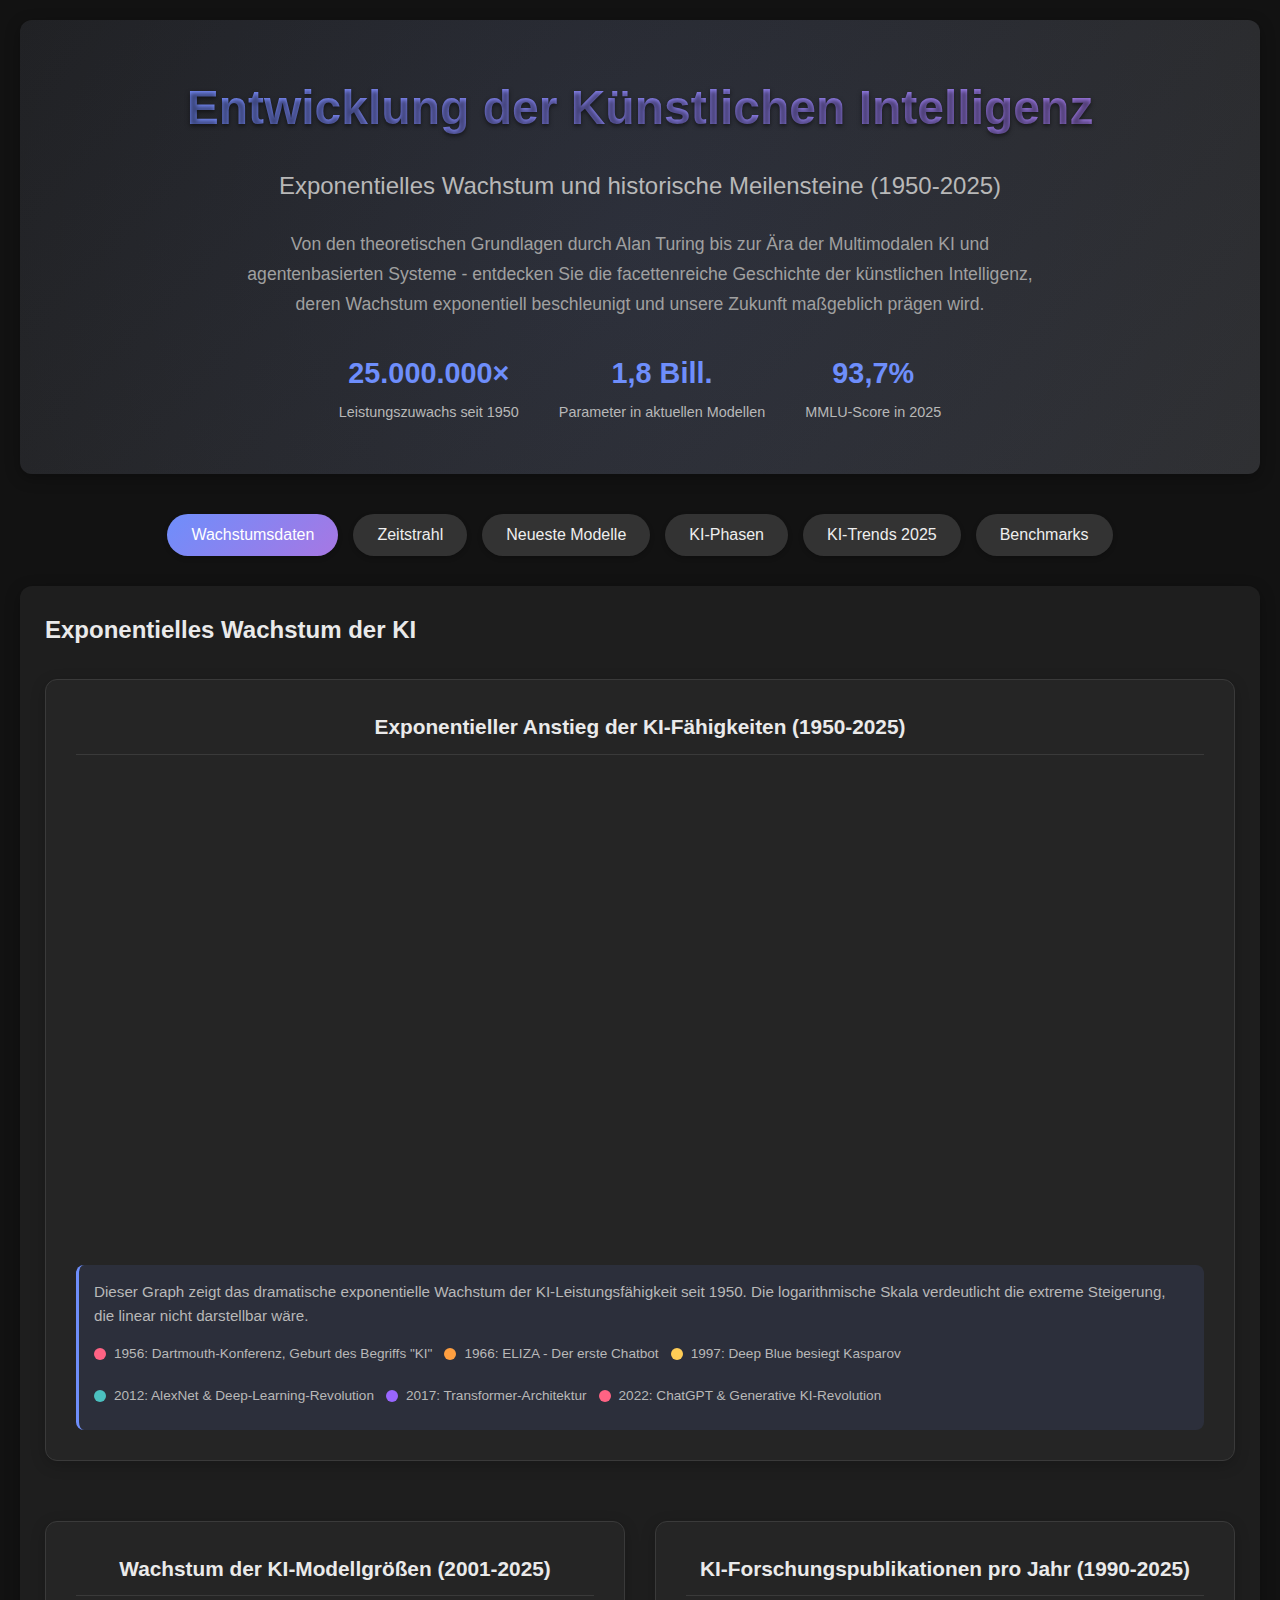
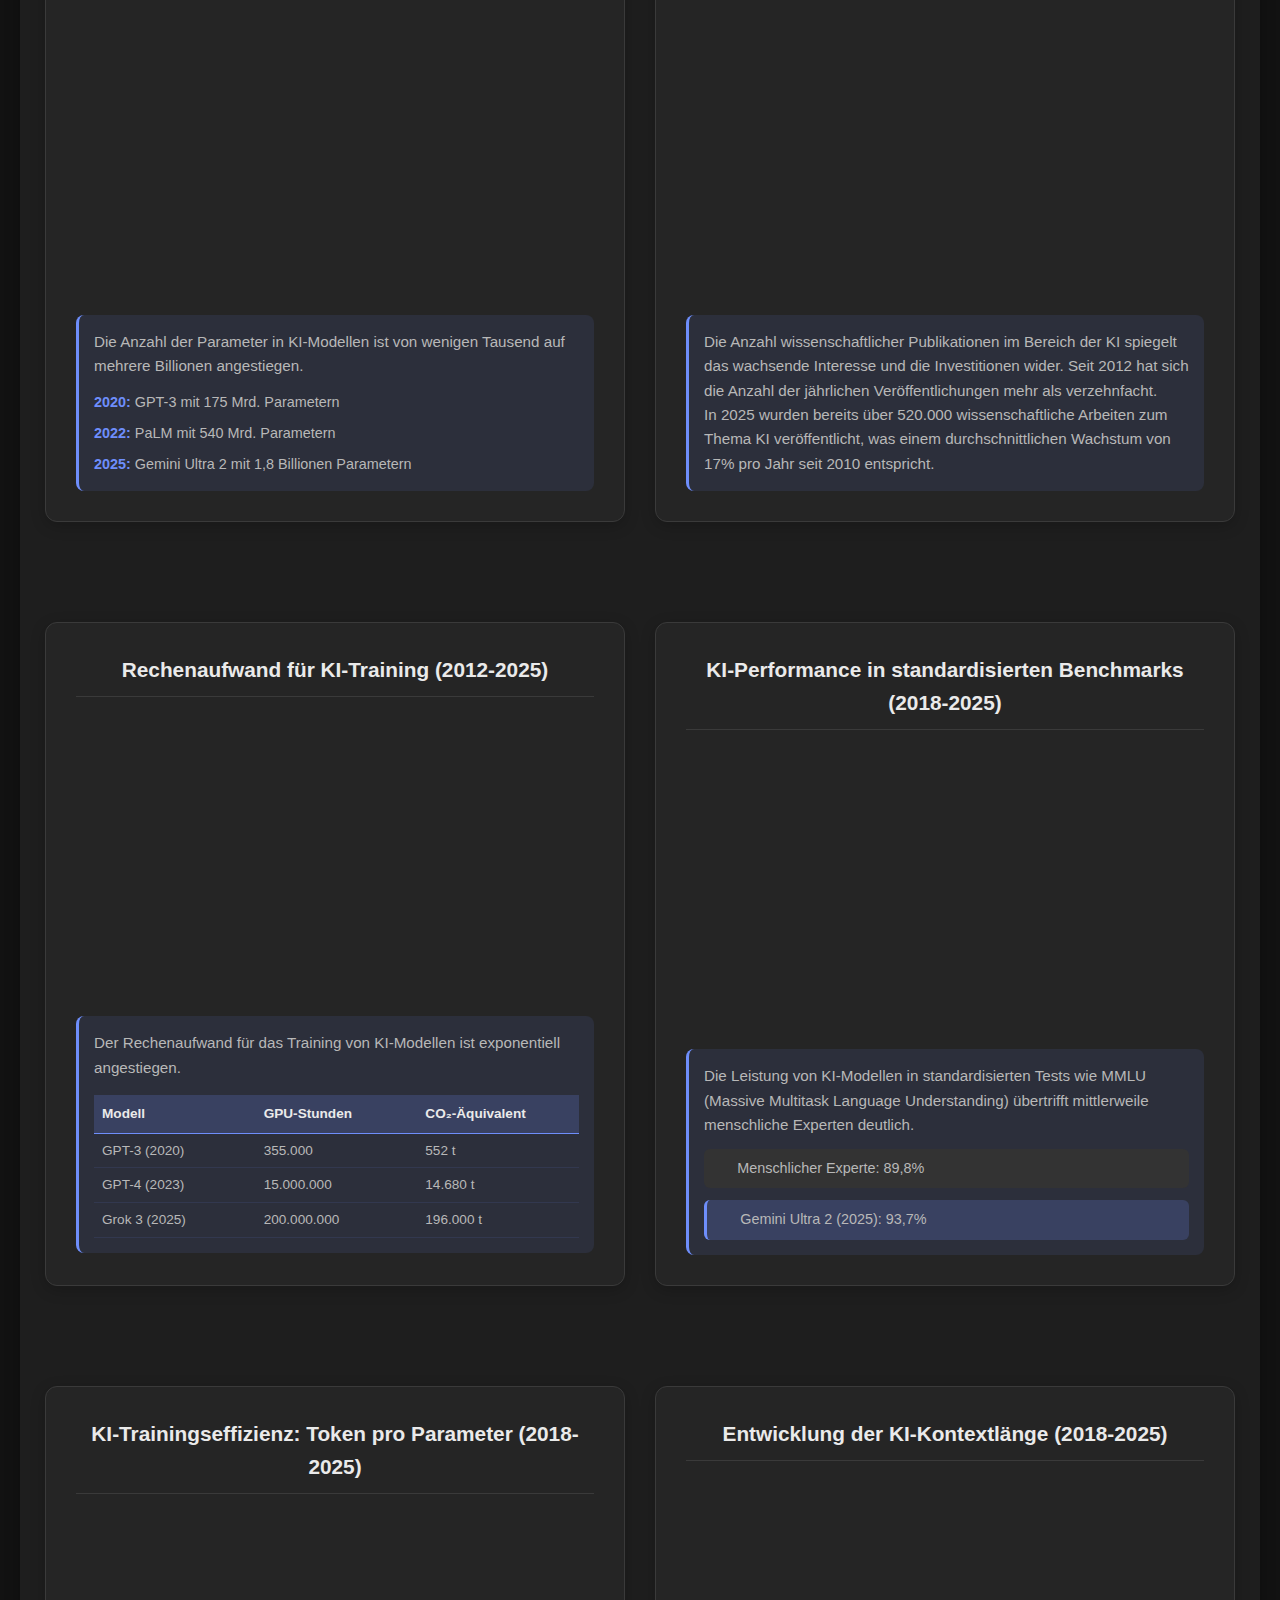
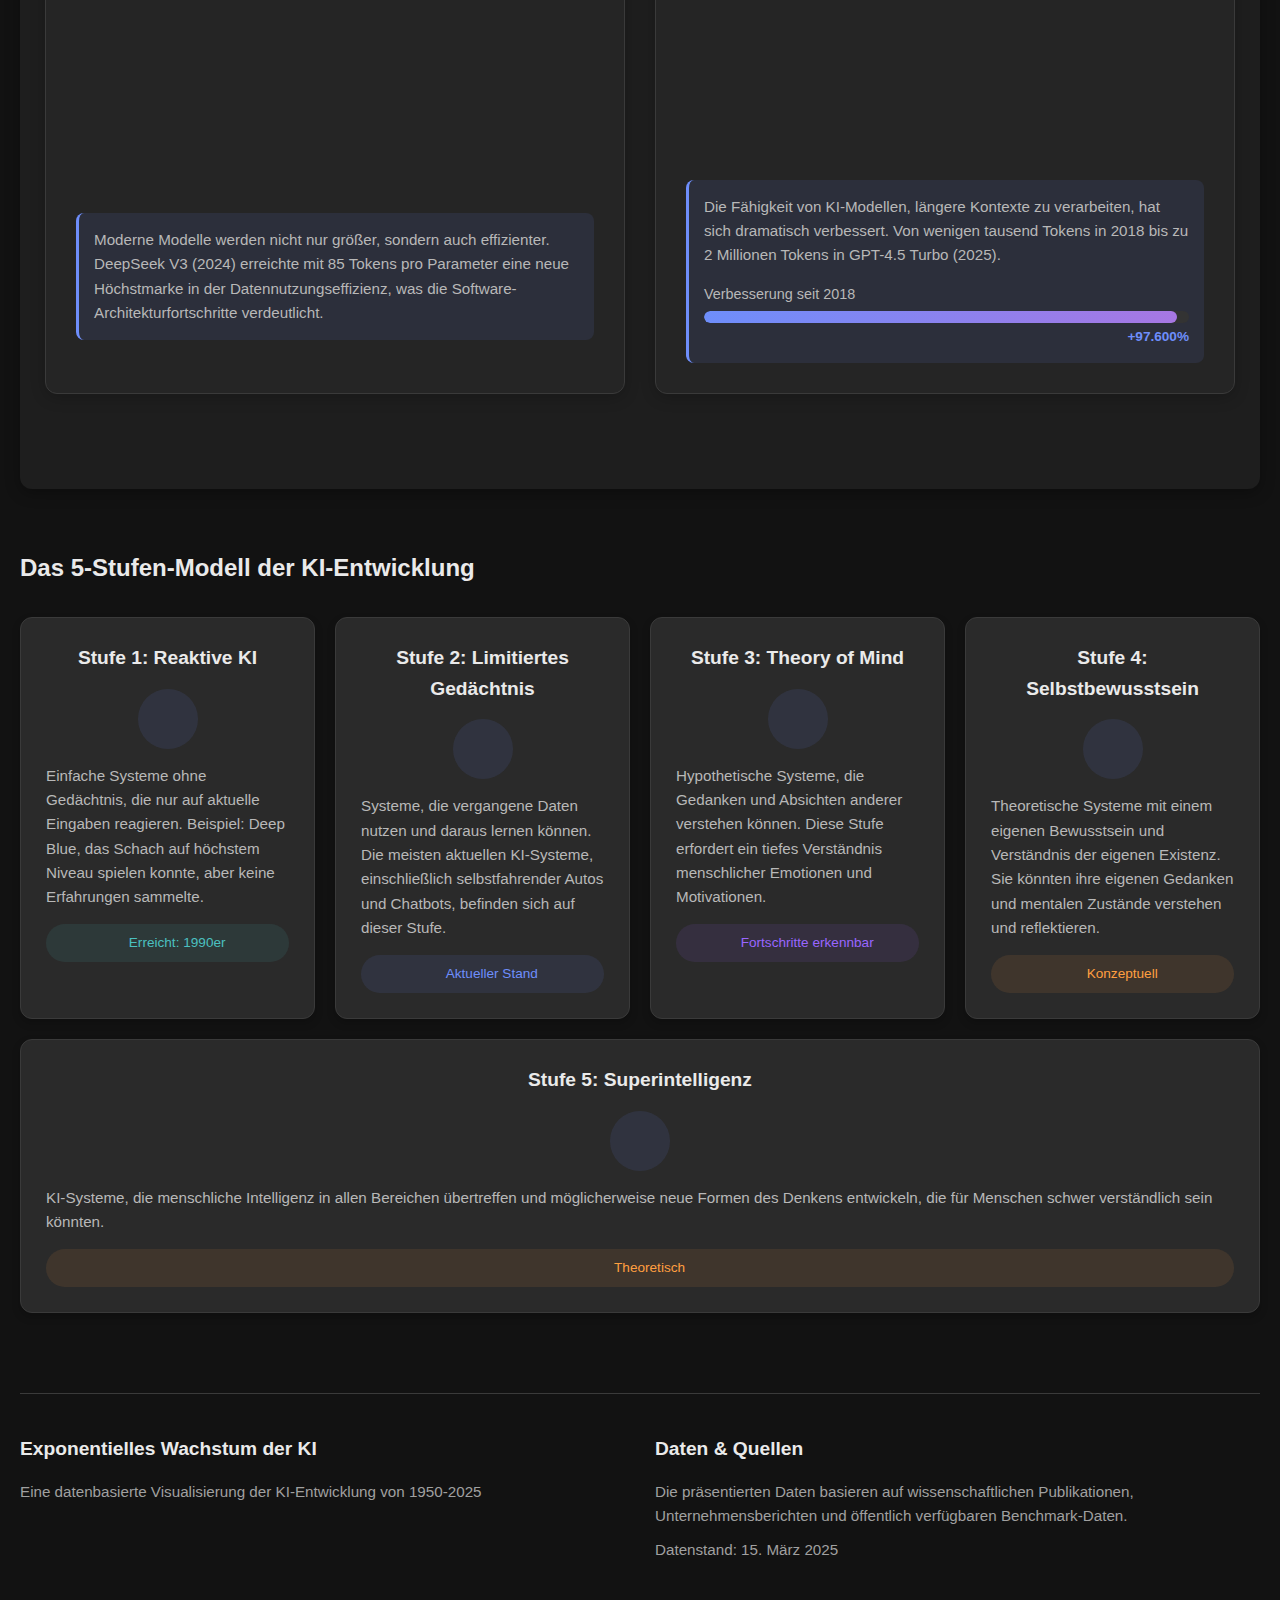
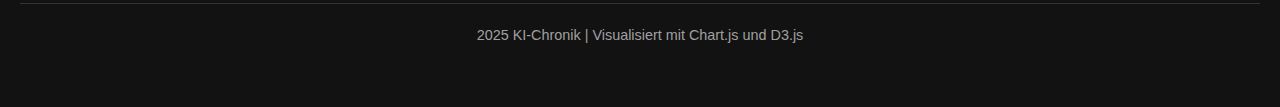
==== commit f9f65a1a: "little change" ====
--- a/html/AI/About-AI-Evolution/About-AI-Evolution.html
+++ b/html/AI/About-AI-Evolution/About-AI-Evolution.html
@@ -259,7 +259,7 @@
                             dramatisch von 26% auf 15%.
                         </p>
                         <div class="timeline-image">
-                            <img src="https://via.placeholder.com/300x150?text=AlexNet+Architektur" alt="AlexNet Architektur">
+                            <img src="" alt="">
                         </div>
                     </div>
                 </div>
